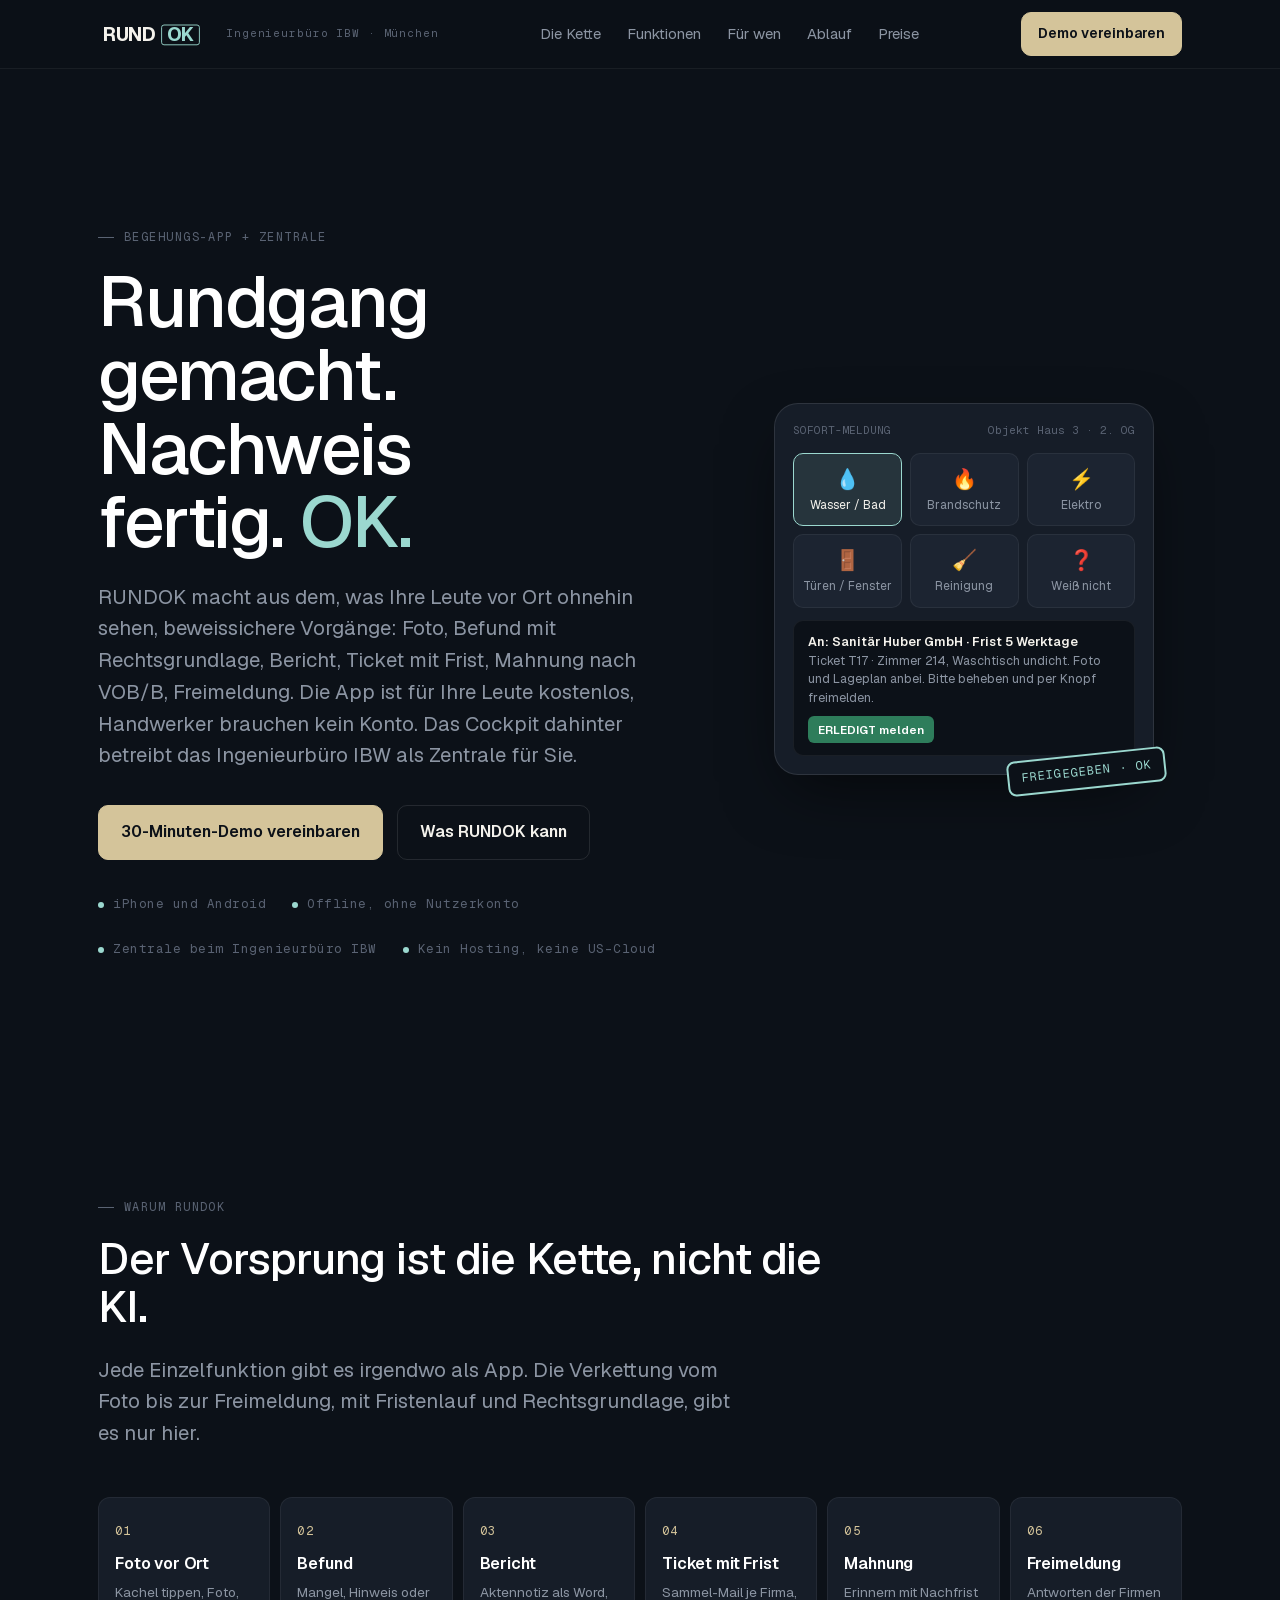
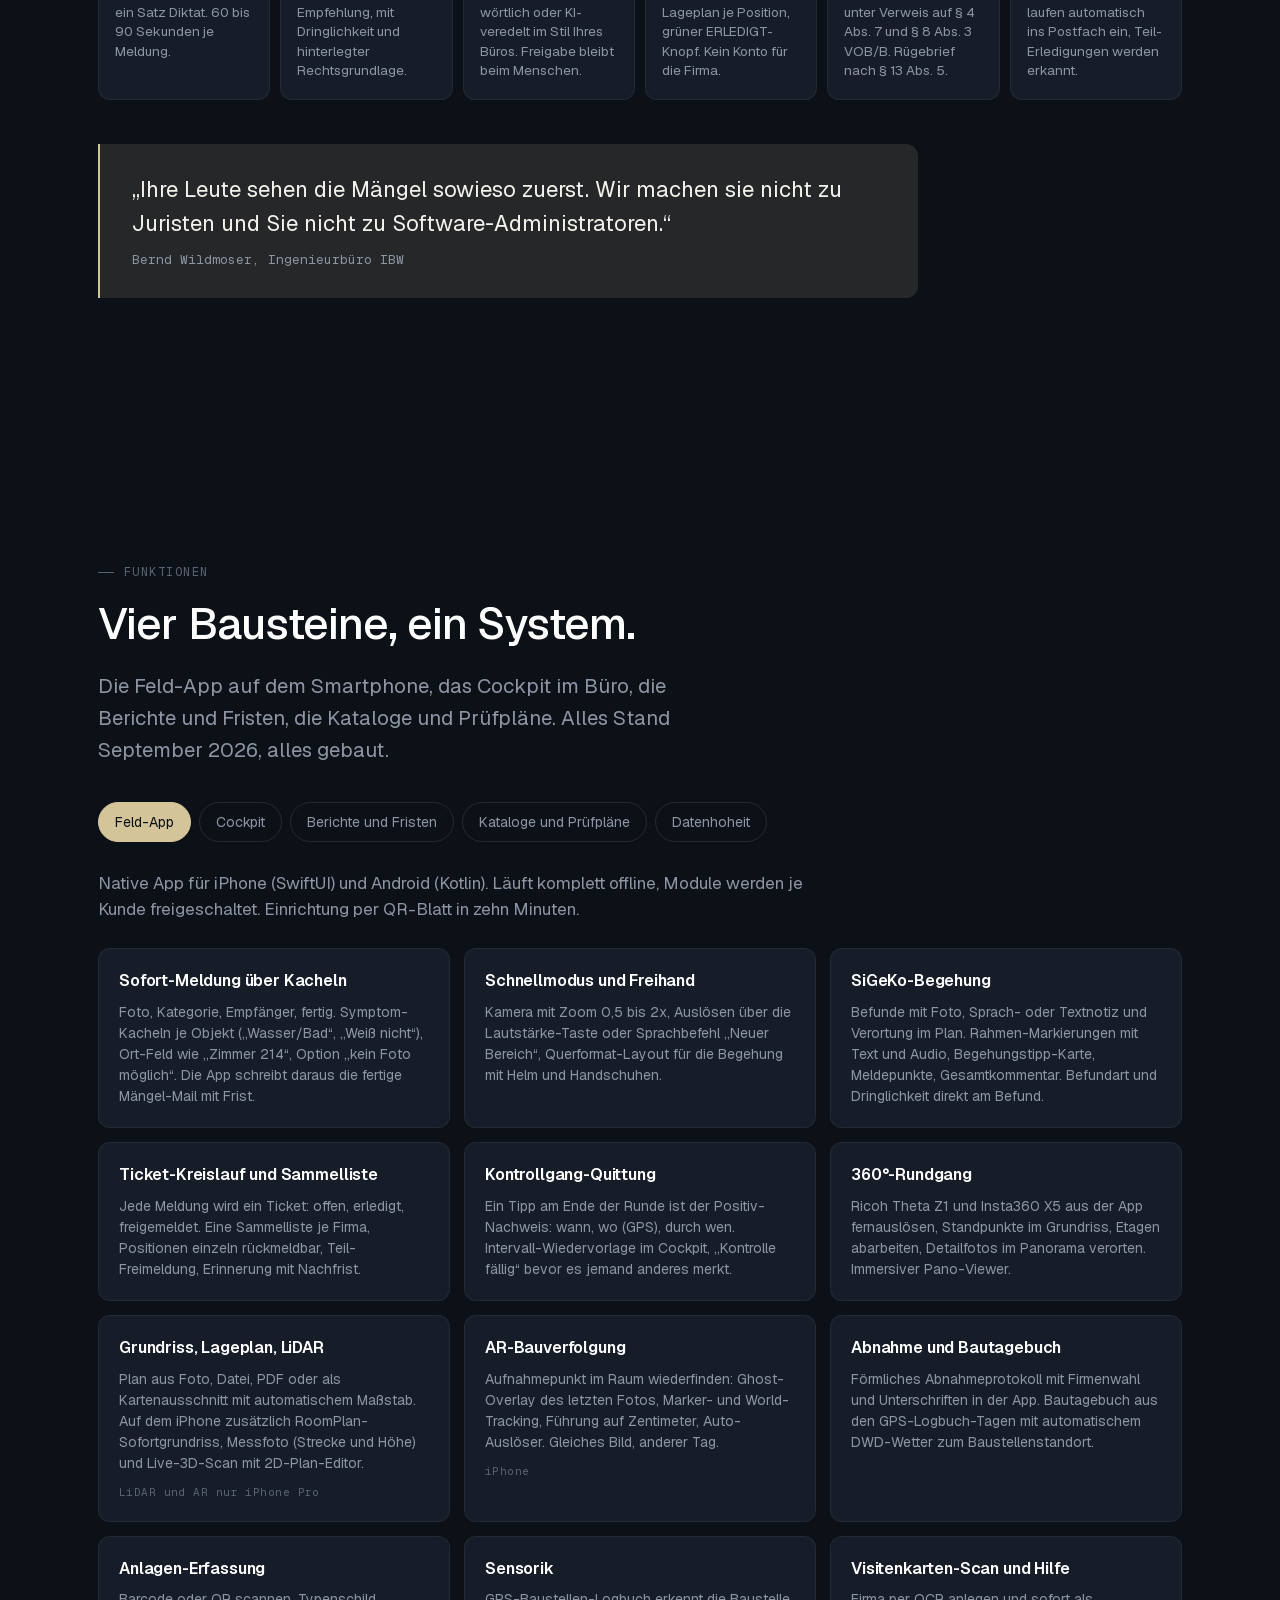
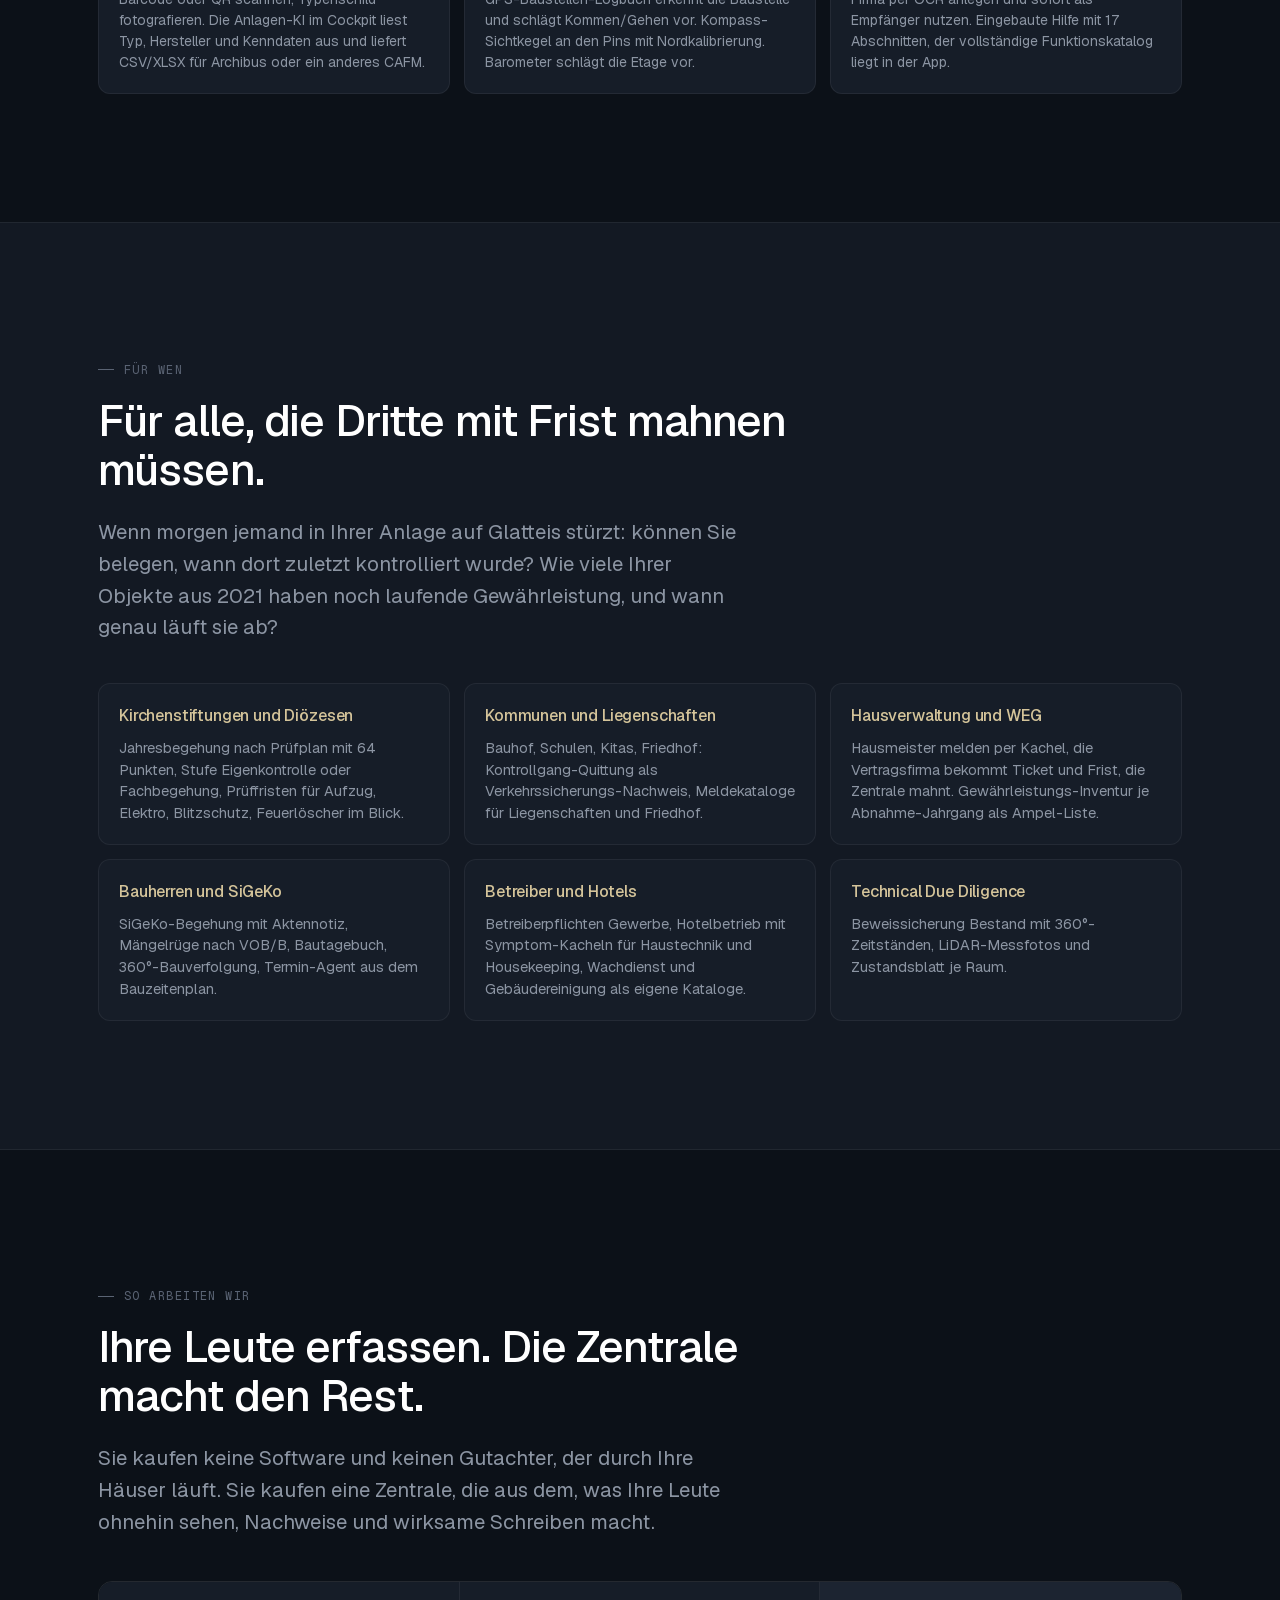
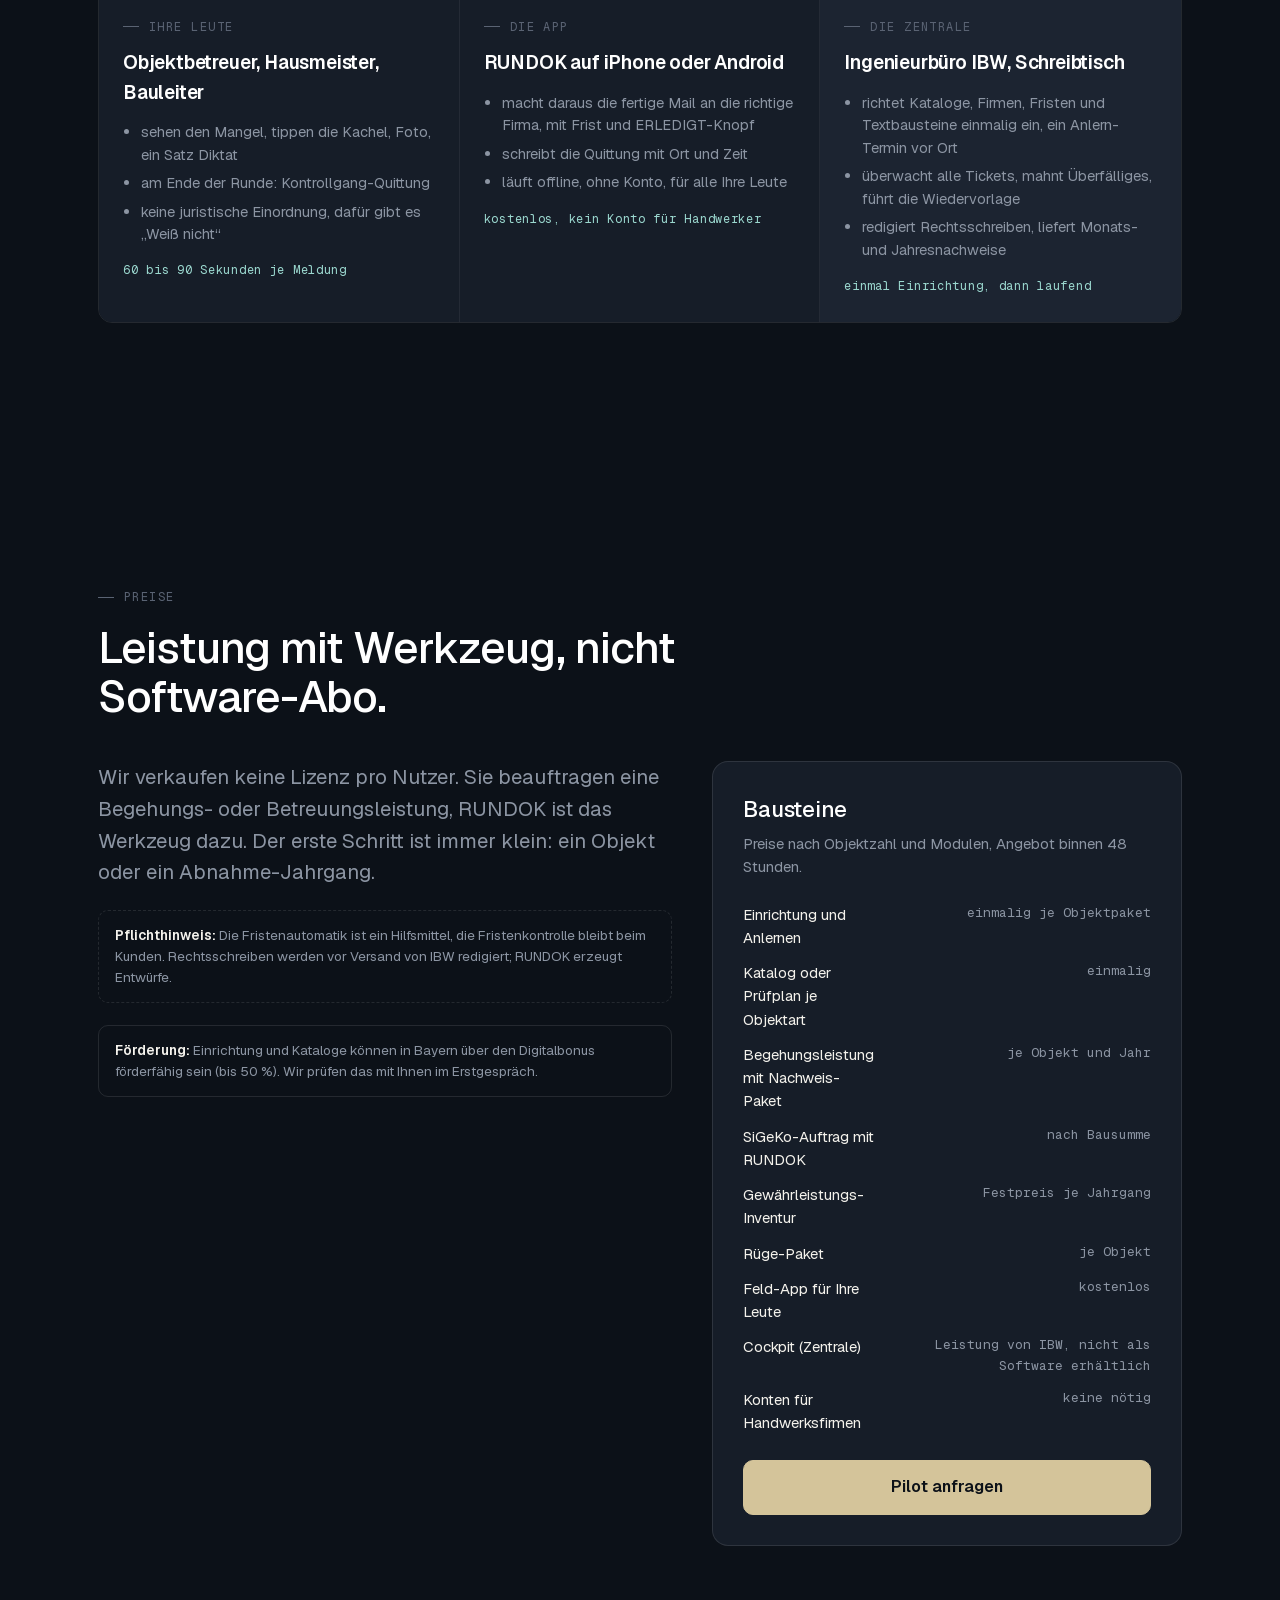
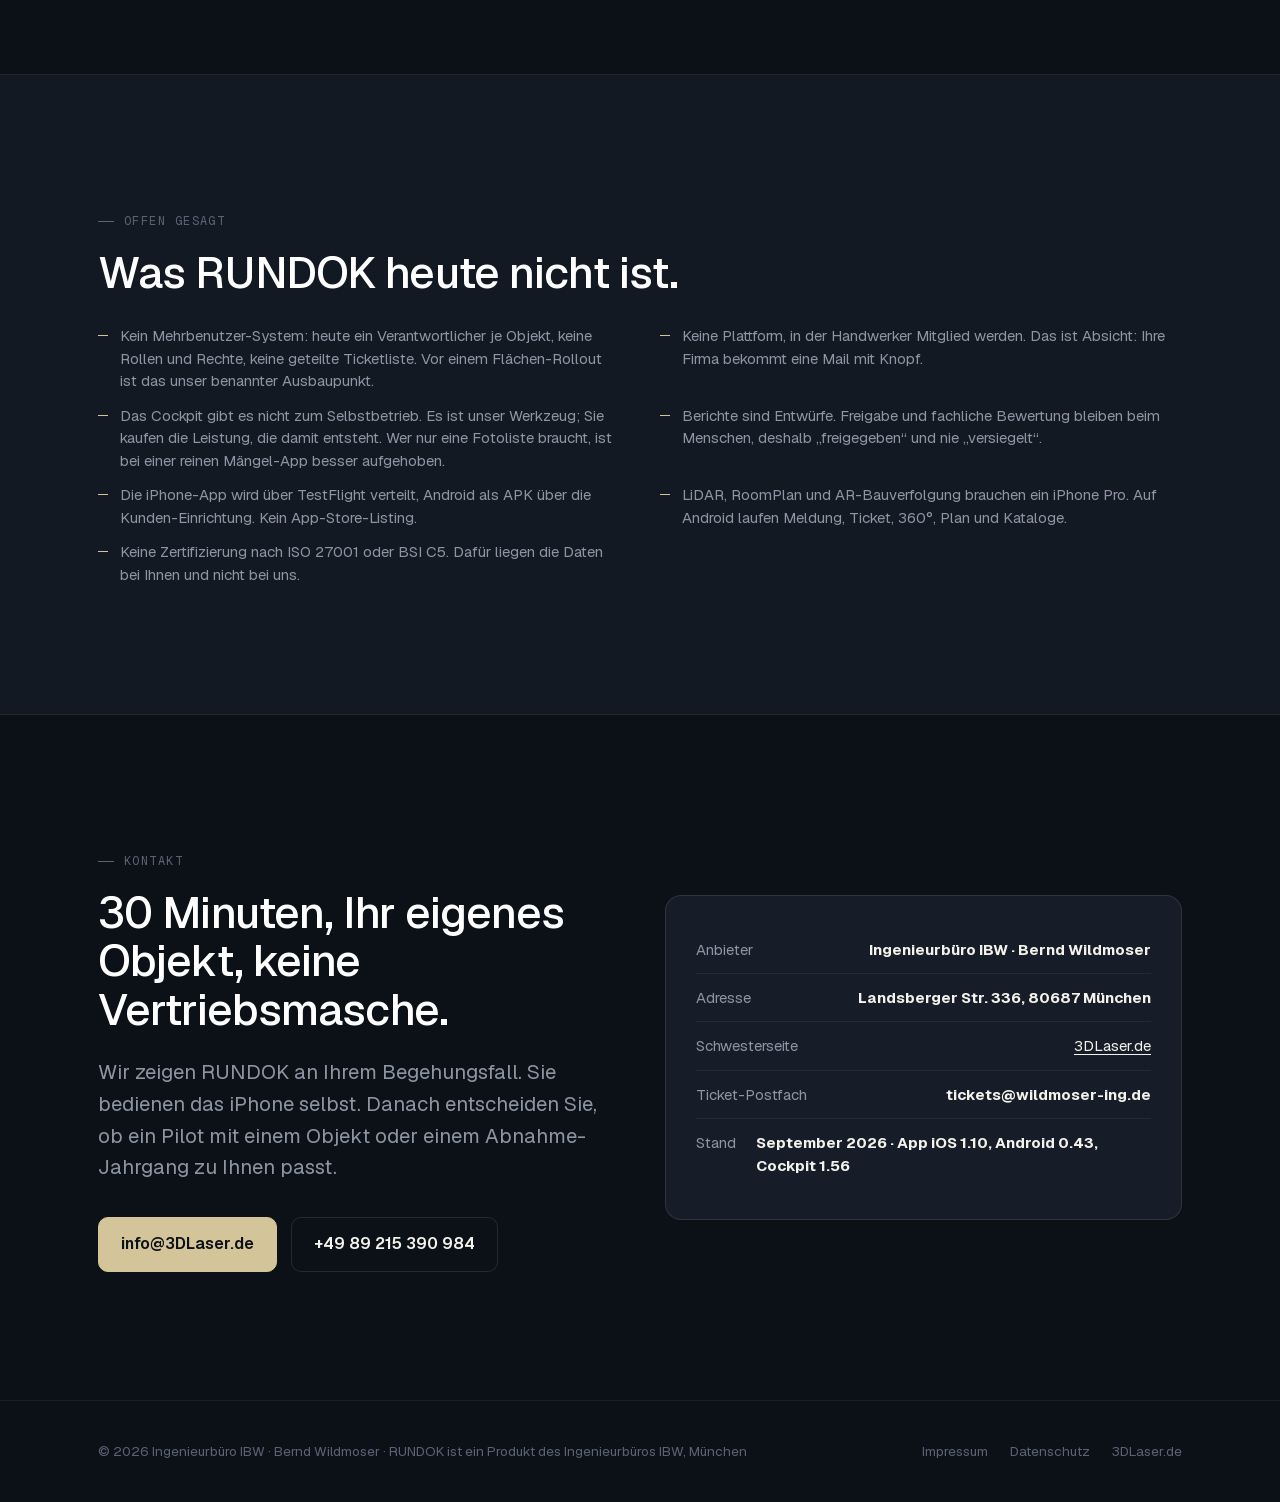
==== index.html @ 0cd10dd4 "USt-IdNr.; Cockpit als IBW-Zentrale, nicht als Software" ====
<!DOCTYPE html>
<html lang="de">
<head>
<meta charset="utf-8">
<meta name="viewport" content="width=device-width, initial-scale=1">
<title>RUNDOK – Begehungs-App und Zentrale des Ingenieurbüros IBW</title>
<meta name="description" content="RUNDOK: Rundgang gemacht, Nachweis fertig. Begehungs-App für iPhone und Android plus Cockpit auf Mac oder PC. Foto vor Ort, Befund mit Rechtsgrundlage, Bericht, Ticket mit Frist, Mahnung nach VOB/B, Freimeldung. Ingenieurbüro IBW, München.">
<link rel="icon" type="image/svg+xml" href="logo/rundok-icon.svg">
<link rel="canonical" href="https://rundok.de/">
<meta property="og:title" content="RUNDOK – Rundgang gemacht, Nachweis fertig">
<meta property="og:description" content="Begehungs-App und Zentrale des Ingenieurbüros IBW, München. Foto vor Ort, Befund, Bericht, Ticket mit Frist, Mahnung nach VOB/B, Freimeldung.">
<meta property="og:url" content="https://rundok.de/">
<meta property="og:type" content="website">
<link rel="stylesheet" href="fonts/fonts.css">
<style>
:root{
  --bg:#0c1118;--bg-elevated:#131923;--surface:#161d28;--surface-2:#1c2431;
  --border:rgba(255,255,255,.10);--border-faint:rgba(255,255,255,.06);
  --text:#f4f2ec;--text-strong:#fff;--muted:#8c95a3;--faint:#5a6373;
  --accent:#d4c49a;--accent-soft:rgba(212,196,154,.12);--laser:#9bd8cf;--laser-soft:rgba(155,216,207,.12);
  --font:"Geist",-apple-system,BlinkMacSystemFont,"Segoe UI",sans-serif;--mono:"Geist Mono",ui-monospace,monospace;
  --maxw:1180px;--gutter:clamp(20px,4vw,48px);--sec:clamp(72px,10vw,140px);
}
*{box-sizing:border-box}
html{scroll-behavior:smooth}
body{margin:0;background:var(--bg);color:var(--text);font-family:var(--font);font-size:17px;line-height:1.55;-webkit-font-smoothing:antialiased}
a{color:inherit;text-decoration:none}
img,svg{display:block;max-width:100%}
.wrap{max-width:var(--maxw);margin:0 auto;padding:0 var(--gutter)}
.section{padding:var(--sec) 0;position:relative}
.eyebrow{font-family:var(--mono);font-size:12px;letter-spacing:.12em;text-transform:uppercase;color:var(--faint);display:inline-flex;align-items:center;gap:10px;margin-bottom:18px}
.eyebrow::before{content:"";width:16px;height:1px;background:var(--faint)}
h1,h2,h3{font-weight:500;letter-spacing:-.02em;margin:0;color:var(--text-strong)}
h1{font-size:clamp(38px,6vw,72px);line-height:1.02}
h2{font-size:clamp(28px,3.6vw,44px);line-height:1.1;max-width:760px}
h3{font-size:19px;font-weight:600;letter-spacing:-.01em}
p{margin:0}
.lead{font-size:clamp(18px,1.6vw,21px);color:var(--muted);max-width:640px;margin-top:22px}
.ok{color:var(--laser)}
.btn{display:inline-flex;align-items:center;gap:10px;padding:14px 22px;border-radius:10px;font-weight:600;font-size:16px;border:1px solid var(--border);transition:.2s;white-space:nowrap}
.btn-primary{background:var(--accent);color:var(--bg);border-color:var(--accent)}
.btn-primary:hover{background:#e3d5ae}
.btn-ghost:hover{border-color:rgba(255,255,255,.3);background:var(--surface)}
.btn svg{width:18px;height:18px}

/* nav */
.nav{position:sticky;top:0;z-index:50;backdrop-filter:blur(14px);background:rgba(12,17,24,.78);border-bottom:1px solid var(--border-faint)}
.nav .wrap{display:flex;align-items:center;justify-content:space-between;height:68px;gap:20px}
.brand{display:flex;align-items:center;gap:12px;font-weight:600;letter-spacing:.14em;font-size:17px}
.brand svg.wordmark{height:36px;width:auto}
.brand small{font-family:var(--mono);font-size:11px;letter-spacing:.08em;color:var(--faint);font-weight:400;margin-left:8px;display:none}
@media(min-width:900px){.brand small{display:inline}}
.links{display:flex;gap:26px;font-size:15px;color:var(--muted)}
.links a:hover{color:var(--text)}
@media(max-width:820px){.links{display:none}}
.nav .btn{padding:10px 16px;font-size:14px}

/* hero */
.hero{padding:clamp(80px,12vw,150px) 0 clamp(60px,8vw,110px);overflow:hidden}
.hero .wrap{display:grid;grid-template-columns:1.15fr .85fr;gap:60px;align-items:center}
@media(max-width:900px){.hero .wrap{grid-template-columns:1fr}}
.hero-cta{display:flex;gap:14px;flex-wrap:wrap;margin-top:34px}
.hero-meta{display:flex;gap:26px;flex-wrap:wrap;margin-top:34px;font-family:var(--mono);font-size:12.5px;color:var(--faint);letter-spacing:.04em}
.hero-meta span::before{content:"";display:inline-block;width:6px;height:6px;border-radius:50%;background:var(--laser);margin-right:9px;vertical-align:middle}
.phone{position:relative;margin:0 auto;width:min(100%,380px)}
.phone .frame{background:var(--surface);border:1px solid var(--border);border-radius:24px;padding:18px;box-shadow:0 24px 64px -16px rgba(0,0,0,.6)}
.phone .bar{display:flex;justify-content:space-between;font-family:var(--mono);font-size:11px;color:var(--faint);margin-bottom:14px}
.tile-grid{display:grid;grid-template-columns:repeat(3,1fr);gap:8px}
.tile{background:var(--surface-2);border:1px solid var(--border-faint);border-radius:10px;padding:12px 8px;text-align:center;font-size:12px;color:var(--muted);line-height:1.3}
.tile b{display:block;font-size:20px;margin-bottom:6px}
.tile.hot{border-color:var(--laser);color:var(--text);background:var(--laser-soft)}
.mail{margin-top:12px;background:var(--bg);border:1px solid var(--border-faint);border-radius:10px;padding:12px 14px;font-size:12.5px;line-height:1.5;color:var(--muted)}
.mail b{color:var(--text);font-weight:600}
.mail .done{display:inline-block;margin-top:8px;padding:5px 10px;border-radius:6px;background:#2e7d5b;color:#fff;font-weight:600;font-size:11.5px}
.phone .stamp{position:absolute;right:-12px;bottom:-14px;background:var(--bg);border:2px solid var(--laser);color:var(--laser);border-radius:8px;padding:6px 12px;font-family:var(--mono);font-size:12px;letter-spacing:.1em;transform:rotate(-6deg)}

/* chain */
.chain{display:grid;grid-template-columns:repeat(6,1fr);gap:10px;margin-top:48px;counter-reset:step}
@media(max-width:1000px){.chain{grid-template-columns:repeat(3,1fr)}}
@media(max-width:560px){.chain{grid-template-columns:1fr 1fr}}
.step{background:var(--surface);border:1px solid var(--border-faint);border-radius:12px;padding:18px 16px;position:relative}
.step::before{counter-increment:step;content:"0" counter(step);font-family:var(--mono);font-size:12px;color:var(--accent);letter-spacing:.1em}
.step h3{font-size:16px;margin:10px 0 6px}
.step p{font-size:13.5px;color:var(--muted);line-height:1.45}
.quote{margin-top:44px;padding:28px 32px;border-left:2px solid var(--accent);background:var(--accent-soft);border-radius:0 12px 12px 0;max-width:820px;font-size:clamp(18px,1.8vw,22px);color:var(--text)}
.quote small{display:block;margin-top:10px;font-size:13px;color:var(--muted);font-family:var(--mono)}

/* features */
.tabs{display:flex;gap:8px;flex-wrap:wrap;margin-top:36px}
.tab{padding:10px 16px;border-radius:999px;border:1px solid var(--border);font-size:14px;color:var(--muted);cursor:pointer;background:none;font-family:inherit}
.tab.active,.tab:hover{color:var(--bg);background:var(--accent);border-color:var(--accent)}
.panel{display:none;margin-top:28px}
.panel.active{display:block}
.panel .intro{color:var(--muted);max-width:720px;margin-bottom:26px}
.fgrid{display:grid;grid-template-columns:repeat(3,1fr);gap:14px}
@media(max-width:900px){.fgrid{grid-template-columns:1fr 1fr}}
@media(max-width:560px){.fgrid{grid-template-columns:1fr}}
.f{background:var(--surface);border:1px solid var(--border-faint);border-radius:12px;padding:20px}
.f h3{font-size:16px;margin-bottom:8px}
.f p{font-size:14px;color:var(--muted);line-height:1.5}
.f .note{margin-top:10px;font-family:var(--mono);font-size:11px;color:var(--faint);letter-spacing:.04em}

/* numbers */
.numbers{display:grid;grid-template-columns:repeat(4,1fr);gap:14px;margin-top:40px}
@media(max-width:800px){.numbers{grid-template-columns:1fr 1fr}}
.num{border-top:1px solid var(--border);padding-top:16px}
.num b{display:block;font-size:clamp(30px,3.6vw,44px);font-weight:500;letter-spacing:-.03em;color:var(--text-strong)}
.num span{font-size:14px;color:var(--muted)}

/* audience */
.aud{display:grid;grid-template-columns:repeat(3,1fr);gap:14px;margin-top:40px}
@media(max-width:900px){.aud{grid-template-columns:1fr 1fr}}
@media(max-width:560px){.aud{grid-template-columns:1fr}}
.aud .f h3{color:var(--accent);font-weight:500}
.aud .f p{font-size:14.5px}
.roles{display:grid;grid-template-columns:repeat(3,1fr);gap:0;margin-top:44px;border:1px solid var(--border);border-radius:14px;overflow:hidden}
@media(max-width:800px){.roles{grid-template-columns:1fr}}
.role{padding:26px 24px;border-right:1px solid var(--border-faint);background:var(--surface)}
.role:last-child{border-right:0;background:var(--surface-2)}
.role .eyebrow{margin-bottom:12px}
.role ul{margin:14px 0 0;padding-left:18px;color:var(--muted);font-size:14.5px;line-height:1.55}
.role li{margin-bottom:6px}
.role .time{margin-top:16px;font-family:var(--mono);font-size:12px;color:var(--laser);letter-spacing:.06em}

/* pricing */
.price{display:grid;grid-template-columns:1.1fr .9fr;gap:40px;margin-top:40px;align-items:start}
@media(max-width:860px){.price{grid-template-columns:1fr}}
.price-card{background:var(--surface);border:1px solid var(--border);border-radius:16px;padding:30px}
.price-card h3{font-size:22px;font-weight:500;margin-bottom:6px}
.price-card .sub{color:var(--muted);font-size:15px}
.price-card dl{margin:24px 0 0;display:grid;grid-template-columns:1fr auto;gap:12px 20px;font-size:15px}
.price-card dt{color:var(--text)}
.price-card dd{margin:0;color:var(--muted);text-align:right;font-family:var(--mono);font-size:13px}
.legal-note{margin-top:22px;padding:14px 16px;border:1px dashed var(--border);border-radius:10px;font-size:13.5px;color:var(--muted)}
.legal-note b{color:var(--text);font-weight:600}

/* honesty */
.honest{background:var(--bg-elevated);border-top:1px solid var(--border-faint);border-bottom:1px solid var(--border-faint)}
.honest ul{margin:28px 0 0;padding:0;list-style:none;display:grid;grid-template-columns:1fr 1fr;gap:12px 40px;color:var(--muted);font-size:15px}
@media(max-width:760px){.honest ul{grid-template-columns:1fr}}
.honest li{padding-left:22px;position:relative;line-height:1.5}
.honest li::before{content:"";position:absolute;left:0;top:10px;width:10px;height:1px;background:var(--accent)}

/* contact */
.contact .wrap{display:grid;grid-template-columns:1fr 1fr;gap:50px;align-items:center}
@media(max-width:860px){.contact .wrap{grid-template-columns:1fr}}
.card{background:var(--surface);border:1px solid var(--border);border-radius:16px;padding:30px}
.card .line{display:flex;justify-content:space-between;gap:20px;padding:12px 0;border-bottom:1px solid var(--border-faint);font-size:15px}
.card .line:last-child{border-bottom:0}
.card .line span{color:var(--muted)}
.card .line a{color:var(--text);text-decoration:underline;text-underline-offset:3px}

footer{padding:40px 0;border-top:1px solid var(--border-faint);font-size:13.5px;color:var(--faint)}
footer .wrap{display:flex;justify-content:space-between;gap:20px;flex-wrap:wrap;align-items:center}
footer a:hover{color:var(--text)}
footer nav{display:flex;gap:22px}
</style>
</head>
<body>

<header class="nav">
  <div class="wrap">
    <a class="brand" href="#top" aria-label="RUNDOK Startseite">
      <svg class="wordmark" viewBox="0 0 360 120" aria-hidden="true"><text x="18" y="82" font-family="Geist,sans-serif" font-size="64" font-weight="700" fill="#f4f2ec" letter-spacing="-2">RUND</text><rect x="212" y="30" width="126" height="66" rx="8" fill="none" stroke="#9bd8cf" stroke-width="3"/><text x="275" y="82" text-anchor="middle" font-family="Geist,sans-serif" font-size="64" font-weight="700" fill="#9bd8cf" letter-spacing="-2">OK</text></svg>
      <small>Ingenieurbüro IBW · München</small>
    </a>
    <nav class="links">
      <a href="#kette">Die Kette</a>
      <a href="#funktionen">Funktionen</a>
      <a href="#fuer-wen">Für wen</a>
      <a href="#ablauf">Ablauf</a>
      <a href="#preise">Preise</a>
    </nav>
    <a class="btn btn-primary" href="#kontakt">Demo vereinbaren</a>
  </div>
</header>

<main id="top">

<section class="hero">
  <div class="wrap">
    <div>
      <div class="eyebrow">Begehungs-App + Zentrale</div>
      <h1>Rundgang gemacht.<br>Nachweis fertig.<span class="ok">&nbsp;OK.</span></h1>
      <p class="lead">RUNDOK macht aus dem, was Ihre Leute vor Ort ohnehin sehen, beweissichere Vorgänge: Foto, Befund mit Rechtsgrundlage, Bericht, Ticket mit Frist, Mahnung nach VOB/B, Freimeldung. Die App ist für Ihre Leute kostenlos, Handwerker brauchen kein Konto. Das Cockpit dahinter betreibt das Ingenieurbüro IBW als Zentrale für Sie.</p>
      <div class="hero-cta">
        <a class="btn btn-primary" href="#kontakt">30-Minuten-Demo vereinbaren</a>
        <a class="btn btn-ghost" href="#funktionen">Was RUNDOK kann</a>
      </div>
      <div class="hero-meta">
        <span>iPhone und Android</span>
        <span>Offline, ohne Nutzerkonto</span>
        <span>Zentrale beim Ingenieurbüro IBW</span>
        <span>Kein Hosting, keine US-Cloud</span>
      </div>
    </div>
    <div class="phone" aria-hidden="true">
      <div class="frame">
        <div class="bar"><span>SOFORT-MELDUNG</span><span>Objekt Haus 3 · 2. OG</span></div>
        <div class="tile-grid">
          <div class="tile hot"><b>💧</b>Wasser / Bad</div>
          <div class="tile"><b>🔥</b>Brandschutz</div>
          <div class="tile"><b>⚡</b>Elektro</div>
          <div class="tile"><b>🚪</b>Türen / Fenster</div>
          <div class="tile"><b>🧹</b>Reinigung</div>
          <div class="tile"><b>❓</b>Weiß nicht</div>
        </div>
        <div class="mail">
          <b>An: Sanitär Huber GmbH · Frist 5 Werktage</b><br>
          Ticket T17 · Zimmer 214, Waschtisch undicht. Foto und Lageplan anbei. Bitte beheben und per Knopf freimelden.<br>
          <span class="done">ERLEDIGT melden</span>
        </div>
      </div>
      <div class="stamp">FREIGEGEBEN · OK</div>
    </div>
  </div>
</section>

<section class="section" id="kette">
  <div class="wrap">
    <div class="eyebrow">Warum RUNDOK</div>
    <h2>Der Vorsprung ist die Kette, nicht die KI.</h2>
    <p class="lead">Jede Einzelfunktion gibt es irgendwo als App. Die Verkettung vom Foto bis zur Freimeldung, mit Fristenlauf und Rechtsgrundlage, gibt es nur hier.</p>
    <div class="chain">
      <div class="step"><h3>Foto vor Ort</h3><p>Kachel tippen, Foto, ein Satz Diktat. 60 bis 90 Sekunden je Meldung.</p></div>
      <div class="step"><h3>Befund</h3><p>Mangel, Hinweis oder Empfehlung, mit Dringlichkeit und hinterlegter Rechtsgrundlage.</p></div>
      <div class="step"><h3>Bericht</h3><p>Aktennotiz als Word, wörtlich oder KI-veredelt im Stil Ihres Büros. Freigabe bleibt beim Menschen.</p></div>
      <div class="step"><h3>Ticket mit Frist</h3><p>Sammel-Mail je Firma, Lageplan je Position, grüner ERLEDIGT-Knopf. Kein Konto für die Firma.</p></div>
      <div class="step"><h3>Mahnung</h3><p>Erinnern mit Nachfrist unter Verweis auf § 4 Abs. 7 und § 8 Abs. 3 VOB/B. Rügebrief nach § 13 Abs. 5.</p></div>
      <div class="step"><h3>Freimeldung</h3><p>Antworten der Firmen laufen automatisch ins Postfach ein, Teil-Erledigungen werden erkannt.</p></div>
    </div>
    <div class="quote">„Ihre Leute sehen die Mängel sowieso zuerst. Wir machen sie nicht zu Juristen und Sie nicht zu Software-Administratoren.“<small>Bernd Wildmoser, Ingenieurbüro IBW</small></div>
  </div>
</section>

<section class="section" id="funktionen">
  <div class="wrap">
    <div class="eyebrow">Funktionen</div>
    <h2>Vier Bausteine, ein System.</h2>
    <p class="lead">Die Feld-App auf dem Smartphone, das Cockpit im Büro, die Berichte und Fristen, die Kataloge und Prüfpläne. Alles Stand September 2026, alles gebaut.</p>

    <div class="tabs" role="tablist">
      <button class="tab active" data-tab="app">Feld-App</button>
      <button class="tab" data-tab="cockpit">Cockpit</button>
      <button class="tab" data-tab="berichte">Berichte und Fristen</button>
      <button class="tab" data-tab="kataloge">Kataloge und Prüfpläne</button>
      <button class="tab" data-tab="daten">Datenhoheit</button>
    </div>

    <div class="panel active" id="tab-app">
      <p class="intro">Native App für iPhone (SwiftUI) und Android (Kotlin). Läuft komplett offline, Module werden je Kunde freigeschaltet. Einrichtung per QR-Blatt in zehn Minuten.</p>
      <div class="fgrid">
        <div class="f"><h3>Sofort-Meldung über Kacheln</h3><p>Foto, Kategorie, Empfänger, fertig. Symptom-Kacheln je Objekt („Wasser/Bad“, „Weiß nicht“), Ort-Feld wie „Zimmer 214“, Option „kein Foto möglich“. Die App schreibt daraus die fertige Mängel-Mail mit Frist.</p></div>
        <div class="f"><h3>Schnellmodus und Freihand</h3><p>Kamera mit Zoom 0,5 bis 2x, Auslösen über die Lautstärke-Taste oder Sprachbefehl „Neuer Bereich“, Querformat-Layout für die Begehung mit Helm und Handschuhen.</p></div>
        <div class="f"><h3>SiGeKo-Begehung</h3><p>Befunde mit Foto, Sprach- oder Textnotiz und Verortung im Plan. Rahmen-Markierungen mit Text und Audio, Begehungstipp-Karte, Meldepunkte, Gesamtkommentar. Befundart und Dringlichkeit direkt am Befund.</p></div>
        <div class="f"><h3>Ticket-Kreislauf und Sammelliste</h3><p>Jede Meldung wird ein Ticket: offen, erledigt, freigemeldet. Eine Sammelliste je Firma, Positionen einzeln rückmeldbar, Teil-Freimeldung, Erinnerung mit Nachfrist.</p></div>
        <div class="f"><h3>Kontrollgang-Quittung</h3><p>Ein Tipp am Ende der Runde ist der Positiv-Nachweis: wann, wo (GPS), durch wen. Intervall-Wiedervorlage im Cockpit, „Kontrolle fällig“ bevor es jemand anderes merkt.</p></div>
        <div class="f"><h3>360°-Rundgang</h3><p>Ricoh Theta Z1 und Insta360 X5 aus der App fernauslösen, Standpunkte im Grundriss, Etagen abarbeiten, Detailfotos im Panorama verorten. Immersiver Pano-Viewer.</p></div>
        <div class="f"><h3>Grundriss, Lageplan, LiDAR</h3><p>Plan aus Foto, Datei, PDF oder als Kartenausschnitt mit automatischem Maßstab. Auf dem iPhone zusätzlich RoomPlan-Sofortgrundriss, Messfoto (Strecke und Höhe) und Live-3D-Scan mit 2D-Plan-Editor.</p><div class="note">LiDAR und AR nur iPhone Pro</div></div>
        <div class="f"><h3>AR-Bauverfolgung</h3><p>Aufnahmepunkt im Raum wiederfinden: Ghost-Overlay des letzten Fotos, Marker- und World-Tracking, Führung auf Zentimeter, Auto-Auslöser. Gleiches Bild, anderer Tag.</p><div class="note">iPhone</div></div>
        <div class="f"><h3>Abnahme und Bautagebuch</h3><p>Förmliches Abnahmeprotokoll mit Firmenwahl und Unterschriften in der App. Bautagebuch aus den GPS-Logbuch-Tagen mit automatischem DWD-Wetter zum Baustellenstandort.</p></div>
        <div class="f"><h3>Anlagen-Erfassung</h3><p>Barcode oder QR scannen, Typenschild fotografieren. Die Anlagen-KI im Cockpit liest Typ, Hersteller und Kenndaten aus und liefert CSV/XLSX für Archibus oder ein anderes CAFM.</p></div>
        <div class="f"><h3>Sensorik</h3><p>GPS-Baustellen-Logbuch erkennt die Baustelle und schlägt Kommen/Gehen vor. Kompass-Sichtkegel an den Pins mit Nordkalibrierung. Barometer schlägt die Etage vor.</p></div>
        <div class="f"><h3>Visitenkarten-Scan und Hilfe</h3><p>Firma per OCR anlegen und sofort als Empfänger nutzen. Eingebaute Hilfe mit 17 Abschnitten, der vollständige Funktionskatalog liegt in der App.</p></div>
      </div>
    </div>

    <div class="panel" id="tab-cockpit">
      <p class="intro">Das Cockpit ist die Zentrale hinter der App und wird vom Ingenieurbüro IBW betrieben, nicht in einer Cloud, sondern auf unseren Rechnern in München. Sie bekommen keine Software zum Verwalten, sondern Berichte, Tickets und Nachweise. Was das Cockpit für Sie leistet:</p>
      <div class="fgrid">
        <div class="f"><h3>Import ohne Handarbeit</h3><p>Projekt-Pakete kommen per AirDrop, geteilten Kundenordner (iCloud, OneDrive, Google Drive) oder Sync-Ordner. Ein Wächter übernimmt neue Stände automatisch und führt zusammen statt zu überschreiben.</p></div>
        <div class="f"><h3>Grundriss und Messen</h3><p>Standpunkte und Pins auf dem Plan, Etagen, Georeferenzierung über zwei Passpunkte, Strecken und Flächen messen, Plan tauschen mit Übernahme aller Punkte. Lageplan aus OpenStreetMap mit automatischem Maßstab.</p></div>
        <div class="f"><h3>Zeitstände vergleichen</h3><p>360°-Panoramen zweier Termine gekoppelt nebeneinander, manuell oder automatisch ausgerichtet. Der Veränderungsbericht beschreibt, was sich zwischen A und B getan hat.</p></div>
        <div class="f"><h3>Prüfstand</h3><p>Befunde durchklicken, umformulieren, Befundart per Tastendruck setzen, Vorbefunde auf offen oder behoben. Der Rücklauf fließt direkt in den Bericht.</p></div>
        <div class="f"><h3>Ticket-Tafel und Postfach-Wächter</h3><p>Sammelkorb je Firma, Sammel-Mail mit Fristabfrage und Lageplan je Position. Der Wächter liest das Ticket-Postfach minütlich, ordnet Antworten zu, erkennt Teil-Erledigungen und parkt Unbekanntes.</p></div>
        <div class="f"><h3>Gewährleistungstafel</h3><p>Ampel über alle Objekte mit zwei Fristebenen (Nachunternehmer nach VOB, Erwerber nach BGB) und Warnung „Regresslücke“, wenn die eine Frist vor der anderen abläuft.</p></div>
        <div class="f"><h3>Termin-Agent</h3><p>Terminplan als .mpp importieren, Stichtag setzen, Prüf-Aufträge als Tafel, PDF oder Mail an die Feld-App: „überprüfen und melden“.</p></div>
        <div class="f"><h3>Plan-Ordner mit Revisionierung</h3><p>PDF-Pläne im geteilten Ordner, KI liest den Plankopf aus, Vorschaubilder, Kunden-Upload mit automatischer Revisionierung.</p></div>
        <div class="f"><h3>Kunden-Einrichtung</h3><p>Ordnerbau, APK-Ablage, Einrichtungs-QR und TestFlight-QR, Ampel mit sieben Prüfpunkten, Übergabeprotokoll als PDF. Paket-Freischaltung je Kunde, signiert.</p></div>
        <div class="f"><h3>Bildergalerie mit Verpixelung</h3><p>Personen werden automatisch verpixelt, Bereiche lassen sich zusätzlich abdecken. Wichtig für Fotos in belegten Zimmern und Wohnungen.</p></div>
        <div class="f"><h3>Betrieb durch IBW</h3><p>Einrichtung, Pflege der Kataloge, Überwachung der Tickets und Freigabe der Berichte laufen bei uns. Sie brauchen weder Server noch Administrator, nur die App auf den Geräten Ihrer Leute.</p></div>
        <div class="f"><h3>Kontakte, Leads, Stammliste</h3><p>Kunden-Stammliste aus CSV oder Foto/Scan per KI, Kontakte, Lead-Tafel. Alles lokal, alles exportierbar.</p></div>
      </div>
    </div>

    <div class="panel" id="tab-berichte">
      <p class="intro">Berichte sind Entwürfe im Layout Ihres Büros. Geprüft und freigegeben wird von einem Menschen, dann trägt der Bericht den Stempel „Freigegeben am … durch …“.</p>
      <div class="fgrid">
        <div class="f"><h3>SiGe-Aktennotiz als Word</h3><p>Wahlweise wörtlich (nichts verlässt den Rechner) oder KI-veredelt in einem Stilprofil, das aus Ihren Altberichten abgeleitet und an Ihren Korrekturen nachgeschärft wird. Sprachnotizen werden lokal transkribiert.</p></div>
        <div class="f"><h3>Freigabe-Stempel und Versionskette</h3><p>Jede Fassung ist nummeriert, in Kopfzeile und Word-Metadaten. Frühere Fassungen bleiben im Archiv lesbar. Bewusst „freigegeben“, nicht „versiegelt“: die Verantwortung bleibt beim Fachmann.</p></div>
        <div class="f"><h3>Vorbefunde</h3><p>Offene Punkte früherer Aktennotizen erscheinen mit Datum der Erstfeststellung automatisch in der nächsten Begehung. Niemand fängt bei null an.</p></div>
        <div class="f"><h3>Rügebrief nach § 13 Abs. 5 VOB/B</h3><p>Aus der Gewährleistungs-Schlussbegehung entsteht der Entwurf für das Einwurf-Einschreiben. Redaktion und Versand bleiben bei IBW oder Ihrem Büro, nichts geht ungeprüft raus.</p></div>
        <div class="f"><h3>Weitere Berichte</h3><p>Veränderungsbericht (zwei Zeitstände), Gesamtbericht, Verlaufsbericht mit Gewerke-Zeitleiste, Gewerke-Fortschritt über Räume und Zeiträume, Zustandsblatt, Zustandsabfrage als PDF, Abnahmeprotokoll, Bautagebuch mit Wetter.</p></div>
        <div class="f"><h3>Mahnwesen mit Rechtsbezug</h3><p>„Erinnern“ setzt eine Nachfrist und verweist auf § 4 Abs. 7 und § 8 Abs. 3 VOB/B. „Freimelden“ geht an Firma und Bauherrn. Versandnachweis auch für ticketlose Meldungen.</p></div>
        <div class="f"><h3>Bericht mailen</h3><p>Direkt aus dem Cockpit per SMTP, mit BCC und Versandvermerk im Projekt. Briefkopf je Kunde.</p></div>
        <div class="f"><h3>Rohdaten-Export</h3><p>Komplettes Projekt als ZIP (mit oder ohne Medien), Tickets, Befunde und Prüfpunkte als CSV. Ihre Daten bleiben auch nach Vertragsende lesbar.</p></div>
        <div class="f"><h3>Nachweis-Paket</h3><p>Monats- oder Jahresbericht je Objekt: Runden, Quittungen, Meldungen, Erledigungen. Der Ordner für Versicherer, Eigentümerversammlung und Gericht.</p></div>
      </div>
    </div>

    <div class="panel" id="tab-kataloge">
      <p class="intro">Wissen steckt nicht in der App, sondern in Katalogen und Prüfplänen, die IBW je Objekt einrichtet und ohne App-Update verteilt.</p>
      <div class="numbers">
        <div class="num"><b>12</b><span>Branchenkataloge, u. a. Hotel, Wohnungswirtschaft, Kommune, Kirchenstiftung, Friedhof, Wachdienst, Gebäudereinigung, Betreiberpflichten</span></div>
        <div class="num"><b>191</b><span>Meldekacheln mit zuständiger Firma, Frist in Tagen und Textbausteinen, 164 davon mit Rechtsgrundlage</span></div>
        <div class="num"><b>6</b><span>Meldungstypen: Meldung, Mängelrüge, Rückbau, Kollision, Instandsetzung, Beanstandung</span></div>
        <div class="num"><b>103</b><span>Prüfpunkte in zwei Prüfplan-Vorlagen: Kirchenstiftung Jahresbegehung (8 Bereiche, 64 Punkte) und Gewährleistungs-Schlussbegehung Wohnbau (9 Bereiche, 39 Punkte)</span></div>
      </div>
      <div class="fgrid" style="margin-top:32px">
        <div class="f"><h3>Prüfplan-Editor</h3><p>Wortlaut, Stufe E (Eigenkontrolle) oder F (Fachbegehung), Kachelzuordnung, Hinweis, Rechtsgrundlage mit Fassung und Link. Filter „nur ohne Rechtsgrundlage“, Ausmustern statt Löschen, Archiv.</p></div>
        <div class="f"><h3>Kirchenstiftung Jahresbegehung</h3><p>Dach und Entwässerung, Dachraum und Turm, Fassade, Innenräume, Orgel und Glocken, technische Anlagen, Rettungswege und Außenanlagen, Unterlagen und Prüffristen. Bewertung nach Schadensziffer und VDI-Ampel.</p></div>
        <div class="f"><h3>Gewährleistung Schlussbegehung</h3><p>Fassade, Dach, Balkone, Keller und Tiefgarage, Allgemeinflächen, Fenster und Türen, Haustechnik, Außenanlagen, Abgleich der Unterlagen. Zweck: Schlussbegehung vor Ablauf der Verjährungsfrist, Rüge nach § 13 Abs. 5 VOB/B.</p></div>
        <div class="f"><h3>Belegte Rechtsgrundlagen</h3><p>VOB/B § 4 Abs. 2 und 7, § 8 Abs. 3, § 13 Abs. 5; § 3 BaustellV; DGUV V3, V52, 203-006, 208-016; TRGS 519; LärmVibrationsArbSchV; ASR; BetrSichV § 14; DIN 14677; DIN EN 15635; TrinkwV; VDI 6200.</p></div>
        <div class="f"><h3>Kachel statt Fachbegriff</h3><p>Ihre Leute tippen „Wasser/Bad“ oder „Weiß nicht“. Welche Firma, welche Frist, welcher Rechtstext, das steckt in der Kachel. Niemand vor Ort muss etwas juristisch einordnen.</p></div>
        <div class="f"><h3>Textbuch und Katalogverteilung</h3><p>Textbausteine für Betreff, Einleitung und Schluss je Kachel. Katalog-Editor, Verteilung in Projekte, Textbuch als PDF zum Abstimmen mit dem Kunden.</p></div>
      </div>
    </div>

    <div class="panel" id="tab-daten">
      <p class="intro">Was kaufmännisch zählt: keine Cloud-Gebühren, kein Preis je Nutzer, unbegrenzt Firmen und Nachunternehmer ohne Aufpreis, Ihre Daten nach Vertragsende als Export lesbar.</p>
      <div class="fgrid">
        <div class="f"><h3>Deutschland statt Cloud</h3><p>Das Cockpit läuft beim Ingenieurbüro IBW in München, die App auf Ihren Geräten. Austausch über einen geteilten Kundenordner (iCloud, OneDrive, Google Drive). Keine US-Cloud, kein Fremd-Hosting, kein Plattform-Betreiber dazwischen.</p></div>
        <div class="f"><h3>Kein Konto, kein Nutzerpreis</h3><p>Weder Ihre Leute noch die Handwerksfirmen brauchen ein Konto. Die Firma bekommt eine Mail mit grünem Knopf. Beliebig viele Melder, beliebig viele Firmen.</p></div>
        <div class="f"><h3>Fotos mit Hausregel</h3><p>Nur der Mangel, keine Personen, keine Gegenstände. Automatische Personen-Verpixelung in der Galerie, Bereichs-Verpixelung von Hand.</p></div>
        <div class="f"><h3>Transkription auf dem Gerät</h3><p>Sprachnotizen werden lokal in Text gewandelt. KI-Veredelung des Berichts ist optional und abschaltbar, die wörtliche Aktennotiz verlässt den Rechner nicht.</p></div>
        <div class="f"><h3>Alles exportierbar</h3><p>Projekt-ZIP, CSV, Word, PDF. Datenverträge sind dokumentiert und additiv: nichts wird stillschweigend überschrieben.</p></div>
        <div class="f"><h3>Signierte Konfiguration</h3><p>Die App-Konfiguration je Kunde ist HMAC-signiert. Module lassen sich je Kunde freischalten oder abschalten.</p></div>
      </div>
    </div>
  </div>
</section>

<section class="section" id="fuer-wen" style="background:var(--bg-elevated);border-top:1px solid var(--border-faint);border-bottom:1px solid var(--border-faint)">
  <div class="wrap">
    <div class="eyebrow">Für wen</div>
    <h2>Für alle, die Dritte mit Frist mahnen müssen.</h2>
    <p class="lead">Wenn morgen jemand in Ihrer Anlage auf Glatteis stürzt: können Sie belegen, wann dort zuletzt kontrolliert wurde? Wie viele Ihrer Objekte aus 2021 haben noch laufende Gewährleistung, und wann genau läuft sie ab?</p>
    <div class="aud">
      <div class="f"><h3>Kirchenstiftungen und Diözesen</h3><p>Jahresbegehung nach Prüfplan mit 64 Punkten, Stufe Eigenkontrolle oder Fachbegehung, Prüffristen für Aufzug, Elektro, Blitzschutz, Feuerlöscher im Blick.</p></div>
      <div class="f"><h3>Kommunen und Liegenschaften</h3><p>Bauhof, Schulen, Kitas, Friedhof: Kontrollgang-Quittung als Verkehrssicherungs-Nachweis, Meldekataloge für Liegenschaften und Friedhof.</p></div>
      <div class="f"><h3>Hausverwaltung und WEG</h3><p>Hausmeister melden per Kachel, die Vertragsfirma bekommt Ticket und Frist, die Zentrale mahnt. Gewährleistungs-Inventur je Abnahme-Jahrgang als Ampel-Liste.</p></div>
      <div class="f"><h3>Bauherren und SiGeKo</h3><p>SiGeKo-Begehung mit Aktennotiz, Mängelrüge nach VOB/B, Bautagebuch, 360°-Bauverfolgung, Termin-Agent aus dem Bauzeitenplan.</p></div>
      <div class="f"><h3>Betreiber und Hotels</h3><p>Betreiberpflichten Gewerbe, Hotelbetrieb mit Symptom-Kacheln für Haustechnik und Housekeeping, Wachdienst und Gebäudereinigung als eigene Kataloge.</p></div>
      <div class="f"><h3>Technical Due Diligence</h3><p>Beweissicherung Bestand mit 360°-Zeitständen, LiDAR-Messfotos und Zustandsblatt je Raum.</p></div>
    </div>
  </div>
</section>

<section class="section" id="ablauf">
  <div class="wrap">
    <div class="eyebrow">So arbeiten wir</div>
    <h2>Ihre Leute erfassen. Die Zentrale macht den Rest.</h2>
    <p class="lead">Sie kaufen keine Software und keinen Gutachter, der durch Ihre Häuser läuft. Sie kaufen eine Zentrale, die aus dem, was Ihre Leute ohnehin sehen, Nachweise und wirksame Schreiben macht.</p>
    <div class="roles">
      <div class="role">
        <div class="eyebrow">Ihre Leute</div>
        <h3>Objektbetreuer, Hausmeister, Bauleiter</h3>
        <ul>
          <li>sehen den Mangel, tippen die Kachel, Foto, ein Satz Diktat</li>
          <li>am Ende der Runde: Kontrollgang-Quittung</li>
          <li>keine juristische Einordnung, dafür gibt es „Weiß nicht“</li>
        </ul>
        <div class="time">60 bis 90 Sekunden je Meldung</div>
      </div>
      <div class="role">
        <div class="eyebrow">Die App</div>
        <h3>RUNDOK auf iPhone oder Android</h3>
        <ul>
          <li>macht daraus die fertige Mail an die richtige Firma, mit Frist und ERLEDIGT-Knopf</li>
          <li>schreibt die Quittung mit Ort und Zeit</li>
          <li>läuft offline, ohne Konto, für alle Ihre Leute</li>
        </ul>
        <div class="time">kostenlos, kein Konto für Handwerker</div>
      </div>
      <div class="role">
        <div class="eyebrow">Die Zentrale</div>
        <h3>Ingenieurbüro IBW, Schreibtisch</h3>
        <ul>
          <li>richtet Kataloge, Firmen, Fristen und Textbausteine einmalig ein, ein Anlern-Termin vor Ort</li>
          <li>überwacht alle Tickets, mahnt Überfälliges, führt die Wiedervorlage</li>
          <li>redigiert Rechtsschreiben, liefert Monats- und Jahresnachweise</li>
        </ul>
        <div class="time">einmal Einrichtung, dann laufend</div>
      </div>
    </div>
  </div>
</section>

<section class="section" id="preise">
  <div class="wrap">
    <div class="eyebrow">Preise</div>
    <h2>Leistung mit Werkzeug, nicht Software-Abo.</h2>
    <div class="price">
      <div>
        <p class="lead" style="margin-top:0">Wir verkaufen keine Lizenz pro Nutzer. Sie beauftragen eine Begehungs- oder Betreuungsleistung, RUNDOK ist das Werkzeug dazu. Der erste Schritt ist immer klein: ein Objekt oder ein Abnahme-Jahrgang.</p>
        <div class="legal-note"><b>Pflichthinweis:</b> Die Fristenautomatik ist ein Hilfsmittel, die Fristenkontrolle bleibt beim Kunden. Rechtsschreiben werden vor Versand von IBW redigiert; RUNDOK erzeugt Entwürfe.</div>
        <div class="legal-note" style="border-style:solid"><b>Förderung:</b> Einrichtung und Kataloge können in Bayern über den Digitalbonus förderfähig sein (bis 50 %). Wir prüfen das mit Ihnen im Erstgespräch.</div>
      </div>
      <div class="price-card">
        <h3>Bausteine</h3>
        <p class="sub">Preise nach Objektzahl und Modulen, Angebot binnen 48 Stunden.</p>
        <dl>
          <dt>Einrichtung und Anlernen</dt><dd>einmalig je Objektpaket</dd>
          <dt>Katalog oder Prüfplan je Objektart</dt><dd>einmalig</dd>
          <dt>Begehungsleistung mit Nachweis-Paket</dt><dd>je Objekt und Jahr</dd>
          <dt>SiGeKo-Auftrag mit RUNDOK</dt><dd>nach Bausumme</dd>
          <dt>Gewährleistungs-Inventur</dt><dd>Festpreis je Jahrgang</dd>
          <dt>Rüge-Paket</dt><dd>je Objekt</dd>
          <dt>Feld-App für Ihre Leute</dt><dd>kostenlos</dd>
          <dt>Cockpit (Zentrale)</dt><dd>Leistung von IBW, nicht als Software erhältlich</dd>
          <dt>Konten für Handwerksfirmen</dt><dd>keine nötig</dd>
        </dl>
        <a class="btn btn-primary" href="#kontakt" style="margin-top:26px;width:100%;justify-content:center">Pilot anfragen</a>
      </div>
    </div>
  </div>
</section>

<section class="section honest">
  <div class="wrap">
    <div class="eyebrow">Offen gesagt</div>
    <h2>Was RUNDOK heute nicht ist.</h2>
    <ul>
      <li>Kein Mehrbenutzer-System: heute ein Verantwortlicher je Objekt, keine Rollen und Rechte, keine geteilte Ticketliste. Vor einem Flächen-Rollout ist das unser benannter Ausbaupunkt.</li>
      <li>Keine Plattform, in der Handwerker Mitglied werden. Das ist Absicht: Ihre Firma bekommt eine Mail mit Knopf.</li>
      <li>Das Cockpit gibt es nicht zum Selbstbetrieb. Es ist unser Werkzeug; Sie kaufen die Leistung, die damit entsteht. Wer nur eine Fotoliste braucht, ist bei einer reinen Mängel-App besser aufgehoben.</li>
      <li>Berichte sind Entwürfe. Freigabe und fachliche Bewertung bleiben beim Menschen, deshalb „freigegeben“ und nie „versiegelt“.</li>
      <li>Die iPhone-App wird über TestFlight verteilt, Android als APK über die Kunden-Einrichtung. Kein App-Store-Listing.</li>
      <li>LiDAR, RoomPlan und AR-Bauverfolgung brauchen ein iPhone Pro. Auf Android laufen Meldung, Ticket, 360°, Plan und Kataloge.</li>
      <li>Keine Zertifizierung nach ISO 27001 oder BSI C5. Dafür liegen die Daten bei Ihnen und nicht bei uns.</li>
    </ul>
  </div>
</section>

<section class="section contact" id="kontakt">
  <div class="wrap">
    <div>
      <div class="eyebrow">Kontakt</div>
      <h2>30 Minuten, Ihr eigenes Objekt, keine Vertriebsmasche.</h2>
      <p class="lead">Wir zeigen RUNDOK an Ihrem Begehungsfall. Sie bedienen das iPhone selbst. Danach entscheiden Sie, ob ein Pilot mit einem Objekt oder einem Abnahme-Jahrgang zu Ihnen passt.</p>
      <div class="hero-cta">
        <a class="btn btn-primary" href="mailto:info@3DLaser.de?subject=RUNDOK%20Demo-Termin">info@3DLaser.de</a>
        <a class="btn btn-ghost" href="tel:+4989215390984">+49 89 215 390 984</a>
      </div>
    </div>
    <div class="card">
      <div class="line"><span>Anbieter</span><b>Ingenieurbüro IBW · Bernd Wildmoser</b></div>
      <div class="line"><span>Adresse</span><b>Landsberger Str. 336, 80687 München</b></div>
      <div class="line"><span>Schwesterseite</span><a href="https://www.3DLaser.de" target="_blank" rel="noopener">3DLaser.de</a></div>
      <div class="line"><span>Ticket-Postfach</span><b>tickets@wildmoser-ing.de</b></div>
      <div class="line"><span>Stand</span><b>September 2026 · App iOS 1.10, Android 0.43, Cockpit 1.56</b></div>
    </div>
  </div>
</section>

</main>

<footer>
  <div class="wrap">
    <div>© 2026 Ingenieurbüro IBW · Bernd Wildmoser · RUNDOK ist ein Produkt des Ingenieurbüros IBW, München</div>
    <nav><a href="impressum.html">Impressum</a><a href="datenschutz.html">Datenschutz</a><a href="https://www.3DLaser.de" target="_blank" rel="noopener">3DLaser.de</a></nav>
  </div>
</footer>

<script>
document.querySelectorAll('.tab').forEach(function(t){
  t.addEventListener('click',function(){
    document.querySelectorAll('.tab').forEach(function(x){x.classList.remove('active')});
    document.querySelectorAll('.panel').forEach(function(x){x.classList.remove('active')});
    t.classList.add('active');
    document.getElementById('tab-'+t.dataset.tab).classList.add('active');
  });
});
</script>
</body>
</html>
---- fonts/fonts.css ----
/* latin-ext */
@font-face {
  font-family: 'Geist';
  font-style: normal;
  font-weight: 400;
  font-display: swap;
  src: url(Geist-latin-ext.woff2) format('woff2');
  unicode-range: U+0100-02BA, U+02BD-02C5, U+02C7-02CC, U+02CE-02D7, U+02DD-02FF, U+0304, U+0308, U+0329, U+1D00-1DBF, U+1E00-1E9F, U+1EF2-1EFF, U+2020, U+20A0-20AB, U+20AD-20C0, U+2113, U+2C60-2C7F, U+A720-A7FF;
}
/* latin */
@font-face {
  font-family: 'Geist';
  font-style: normal;
  font-weight: 400;
  font-display: swap;
  src: url(Geist-latin.woff2) format('woff2');
  unicode-range: U+0000-00FF, U+0131, U+0152-0153, U+02BB-02BC, U+02C6, U+02DA, U+02DC, U+0304, U+0308, U+0329, U+2000-206F, U+20AC, U+2122, U+2191, U+2193, U+2212, U+2215, U+FEFF, U+FFFD;
}
/* latin-ext */
@font-face {
  font-family: 'Geist';
  font-style: normal;
  font-weight: 500;
  font-display: swap;
  src: url(Geist-latin-ext.woff2) format('woff2');
  unicode-range: U+0100-02BA, U+02BD-02C5, U+02C7-02CC, U+02CE-02D7, U+02DD-02FF, U+0304, U+0308, U+0329, U+1D00-1DBF, U+1E00-1E9F, U+1EF2-1EFF, U+2020, U+20A0-20AB, U+20AD-20C0, U+2113, U+2C60-2C7F, U+A720-A7FF;
}
/* latin */
@font-face {
  font-family: 'Geist';
  font-style: normal;
  font-weight: 500;
  font-display: swap;
  src: url(Geist-latin.woff2) format('woff2');
  unicode-range: U+0000-00FF, U+0131, U+0152-0153, U+02BB-02BC, U+02C6, U+02DA, U+02DC, U+0304, U+0308, U+0329, U+2000-206F, U+20AC, U+2122, U+2191, U+2193, U+2212, U+2215, U+FEFF, U+FFFD;
}
/* latin-ext */
@font-face {
  font-family: 'Geist';
  font-style: normal;
  font-weight: 600;
  font-display: swap;
  src: url(Geist-latin-ext.woff2) format('woff2');
  unicode-range: U+0100-02BA, U+02BD-02C5, U+02C7-02CC, U+02CE-02D7, U+02DD-02FF, U+0304, U+0308, U+0329, U+1D00-1DBF, U+1E00-1E9F, U+1EF2-1EFF, U+2020, U+20A0-20AB, U+20AD-20C0, U+2113, U+2C60-2C7F, U+A720-A7FF;
}
/* latin */
@font-face {
  font-family: 'Geist';
  font-style: normal;
  font-weight: 600;
  font-display: swap;
  src: url(Geist-latin.woff2) format('woff2');
  unicode-range: U+0000-00FF, U+0131, U+0152-0153, U+02BB-02BC, U+02C6, U+02DA, U+02DC, U+0304, U+0308, U+0329, U+2000-206F, U+20AC, U+2122, U+2191, U+2193, U+2212, U+2215, U+FEFF, U+FFFD;
}
/* latin-ext */
@font-face {
  font-family: 'Geist';
  font-style: normal;
  font-weight: 700;
  font-display: swap;
  src: url(Geist-latin-ext.woff2) format('woff2');
  unicode-range: U+0100-02BA, U+02BD-02C5, U+02C7-02CC, U+02CE-02D7, U+02DD-02FF, U+0304, U+0308, U+0329, U+1D00-1DBF, U+1E00-1E9F, U+1EF2-1EFF, U+2020, U+20A0-20AB, U+20AD-20C0, U+2113, U+2C60-2C7F, U+A720-A7FF;
}
/* latin */
@font-face {
  font-family: 'Geist';
  font-style: normal;
  font-weight: 700;
  font-display: swap;
  src: url(Geist-latin.woff2) format('woff2');
  unicode-range: U+0000-00FF, U+0131, U+0152-0153, U+02BB-02BC, U+02C6, U+02DA, U+02DC, U+0304, U+0308, U+0329, U+2000-206F, U+20AC, U+2122, U+2191, U+2193, U+2212, U+2215, U+FEFF, U+FFFD;
}
/* latin-ext */
@font-face {
  font-family: 'Geist Mono';
  font-style: normal;
  font-weight: 400;
  font-display: swap;
  src: url(GeistMono-latin-ext.woff2) format('woff2');
  unicode-range: U+0100-02BA, U+02BD-02C5, U+02C7-02CC, U+02CE-02D7, U+02DD-02FF, U+0304, U+0308, U+0329, U+1D00-1DBF, U+1E00-1E9F, U+1EF2-1EFF, U+2020, U+20A0-20AB, U+20AD-20C0, U+2113, U+2C60-2C7F, U+A720-A7FF;
}
/* latin */
@font-face {
  font-family: 'Geist Mono';
  font-style: normal;
  font-weight: 400;
  font-display: swap;
  src: url(GeistMono-latin.woff2) format('woff2');
  unicode-range: U+0000-00FF, U+0131, U+0152-0153, U+02BB-02BC, U+02C6, U+02DA, U+02DC, U+0304, U+0308, U+0329, U+2000-206F, U+20AC, U+2122, U+2191, U+2193, U+2212, U+2215, U+FEFF, U+FFFD;
}
/* latin-ext */
@font-face {
  font-family: 'Geist Mono';
  font-style: normal;
  font-weight: 500;
  font-display: swap;
  src: url(GeistMono-latin-ext.woff2) format('woff2');
  unicode-range: U+0100-02BA, U+02BD-02C5, U+02C7-02CC, U+02CE-02D7, U+02DD-02FF, U+0304, U+0308, U+0329, U+1D00-1DBF, U+1E00-1E9F, U+1EF2-1EFF, U+2020, U+20A0-20AB, U+20AD-20C0, U+2113, U+2C60-2C7F, U+A720-A7FF;
}
/* latin */
@font-face {
  font-family: 'Geist Mono';
  font-style: normal;
  font-weight: 500;
  font-display: swap;
  src: url(GeistMono-latin.woff2) format('woff2');
  unicode-range: U+0000-00FF, U+0131, U+0152-0153, U+02BB-02BC, U+02C6, U+02DA, U+02DC, U+0304, U+0308, U+0329, U+2000-206F, U+20AC, U+2122, U+2191, U+2193, U+2212, U+2215, U+FEFF, U+FFFD;
}
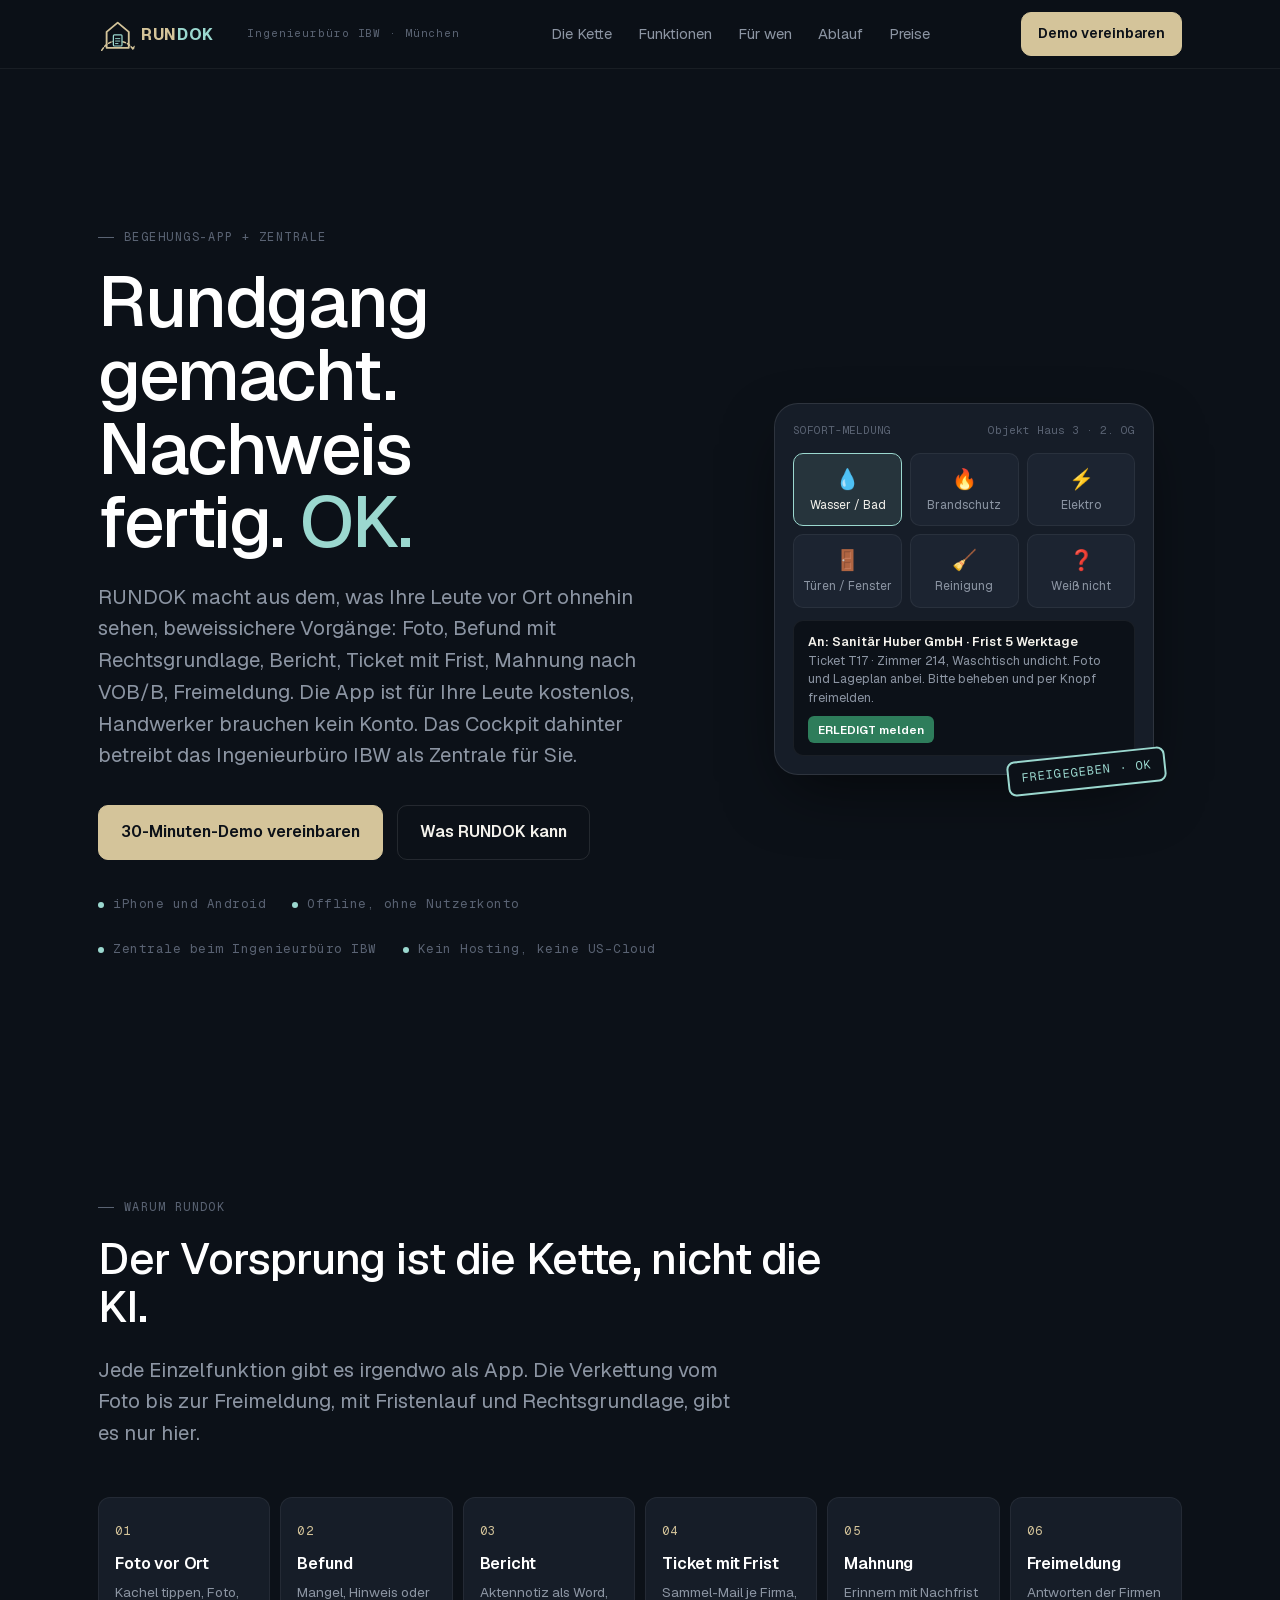
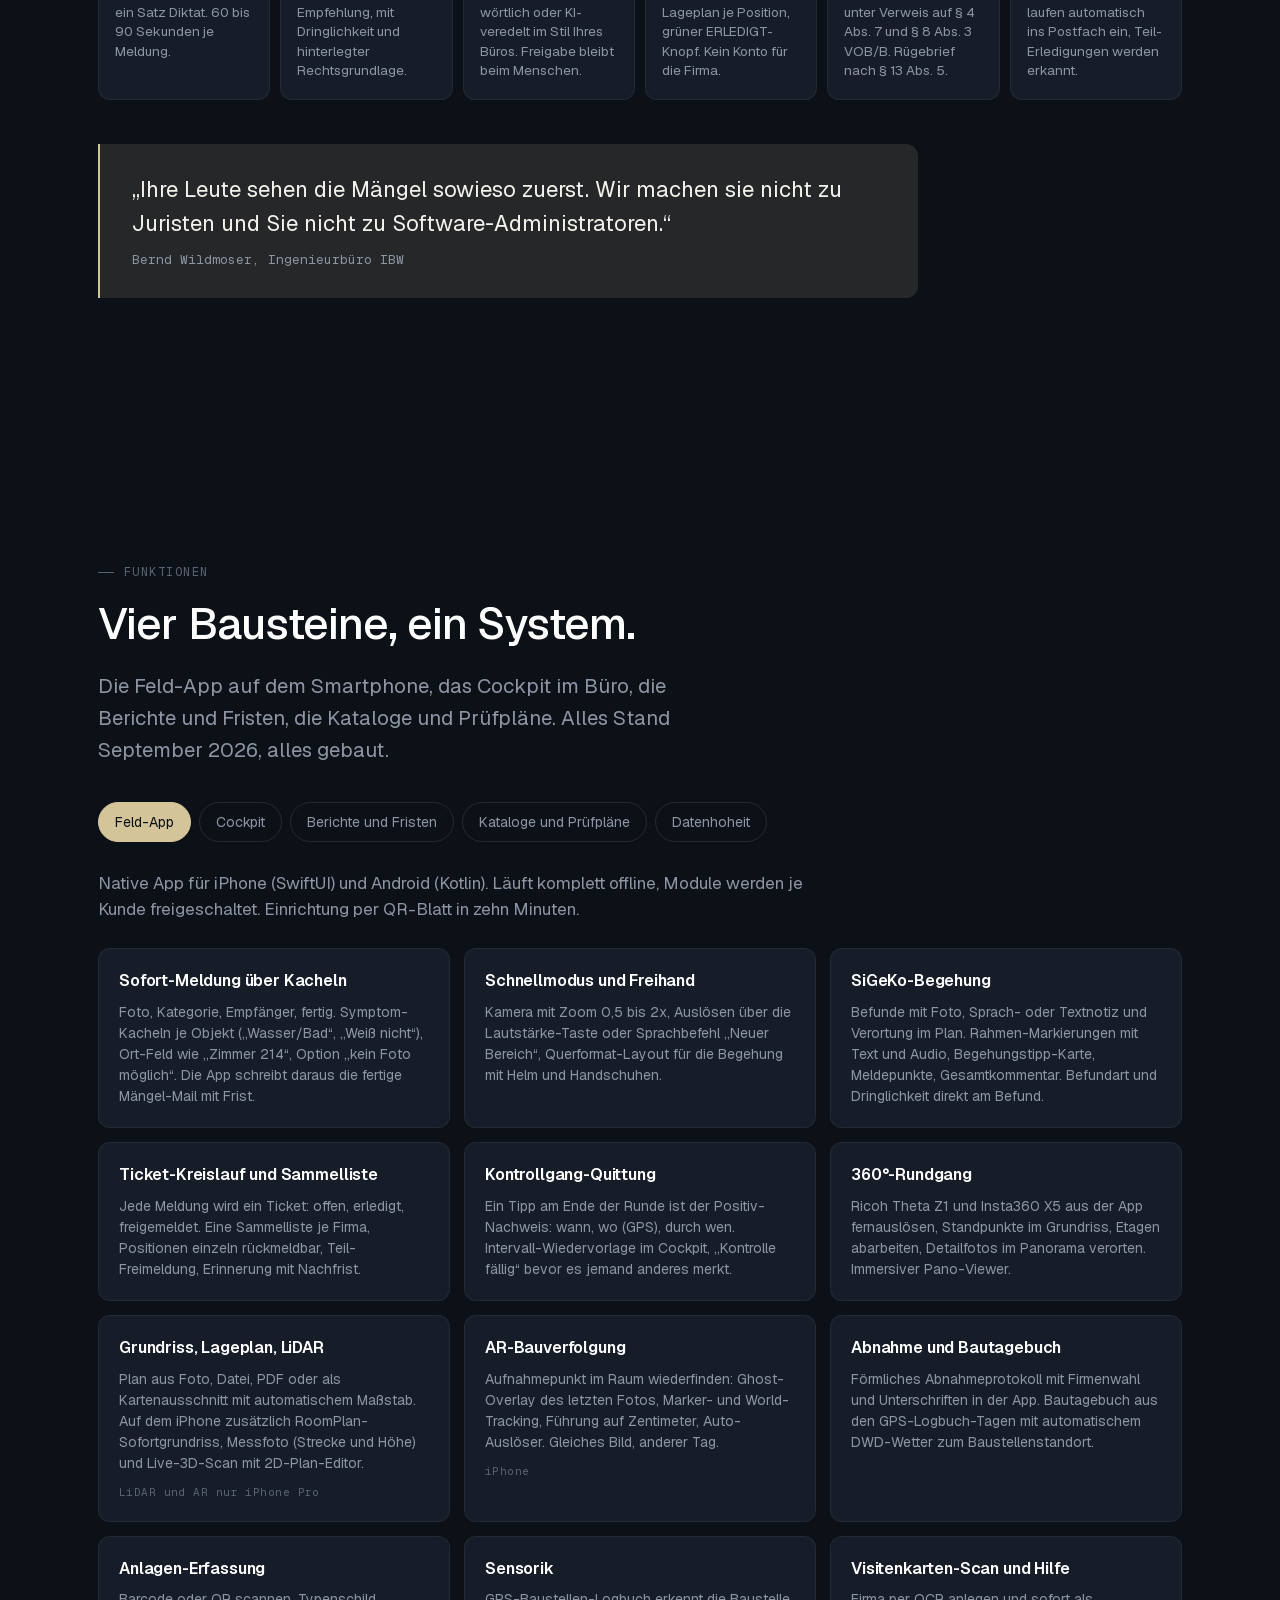
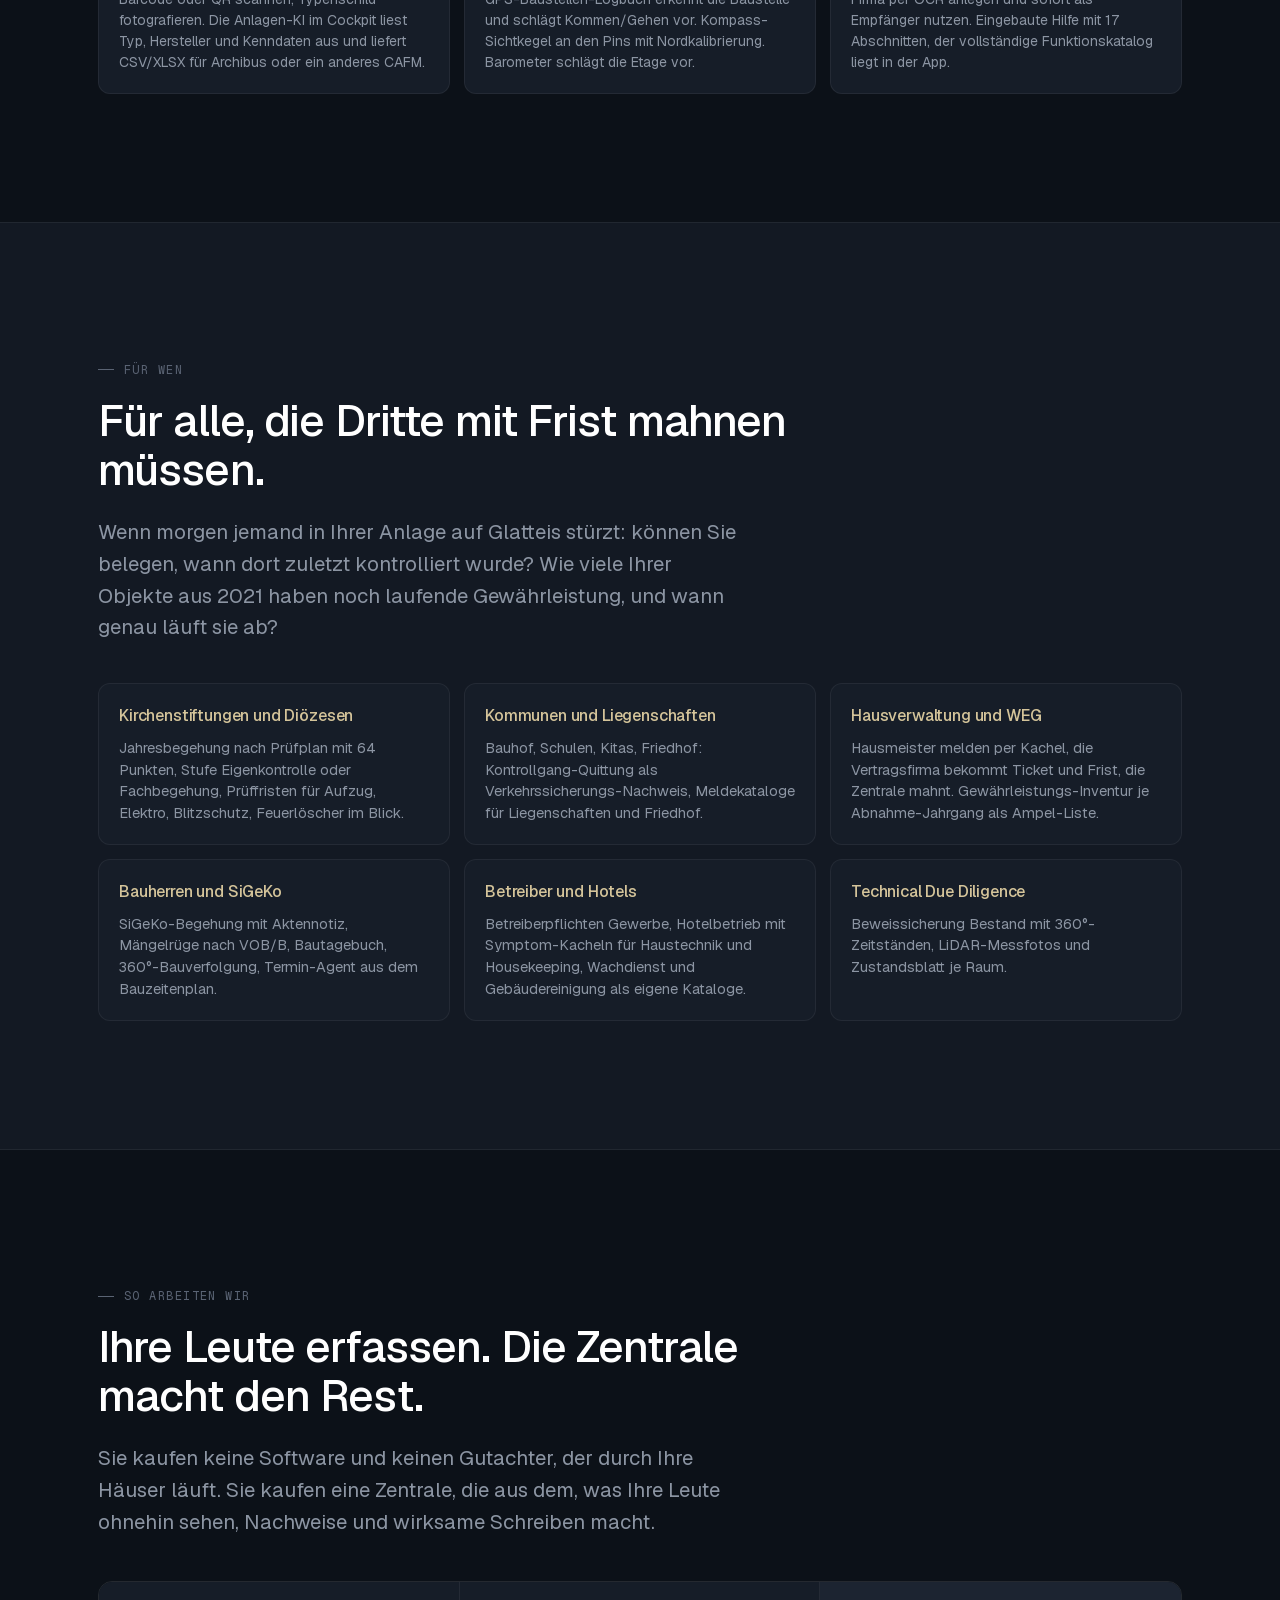
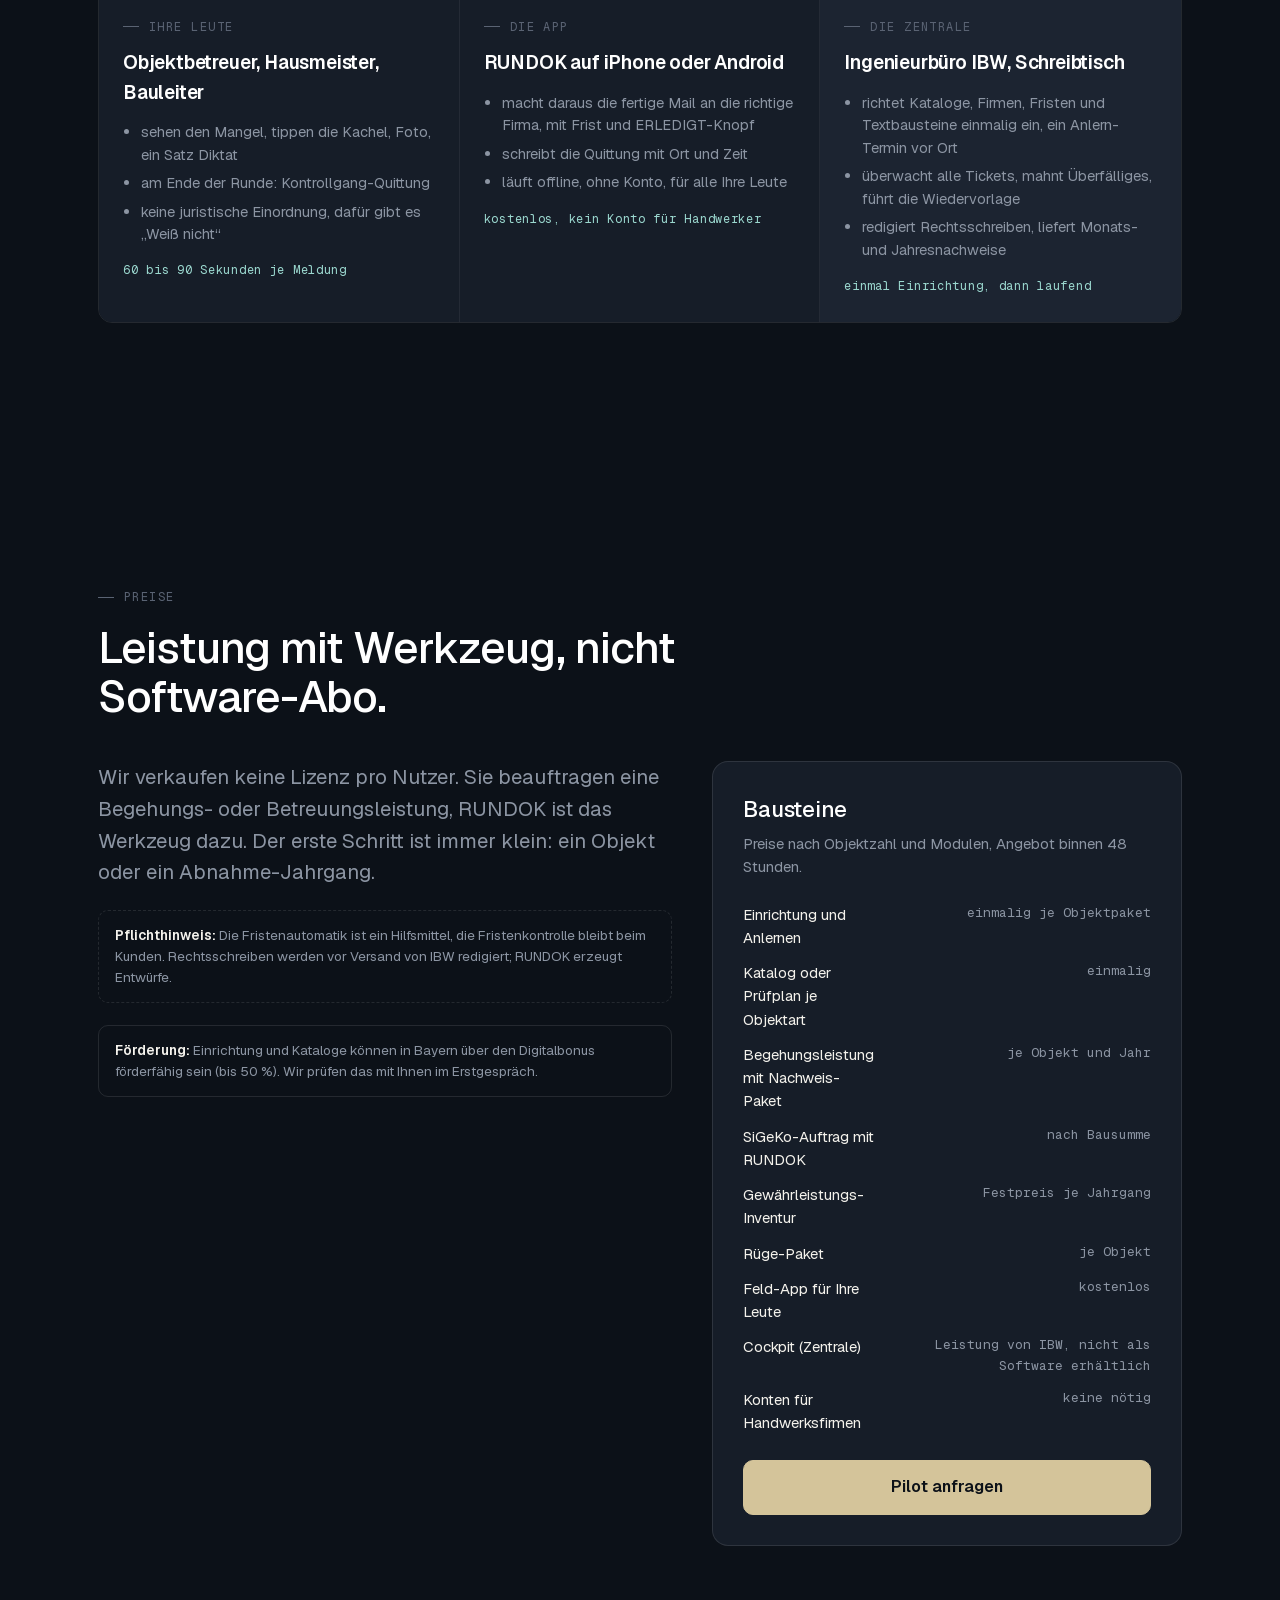
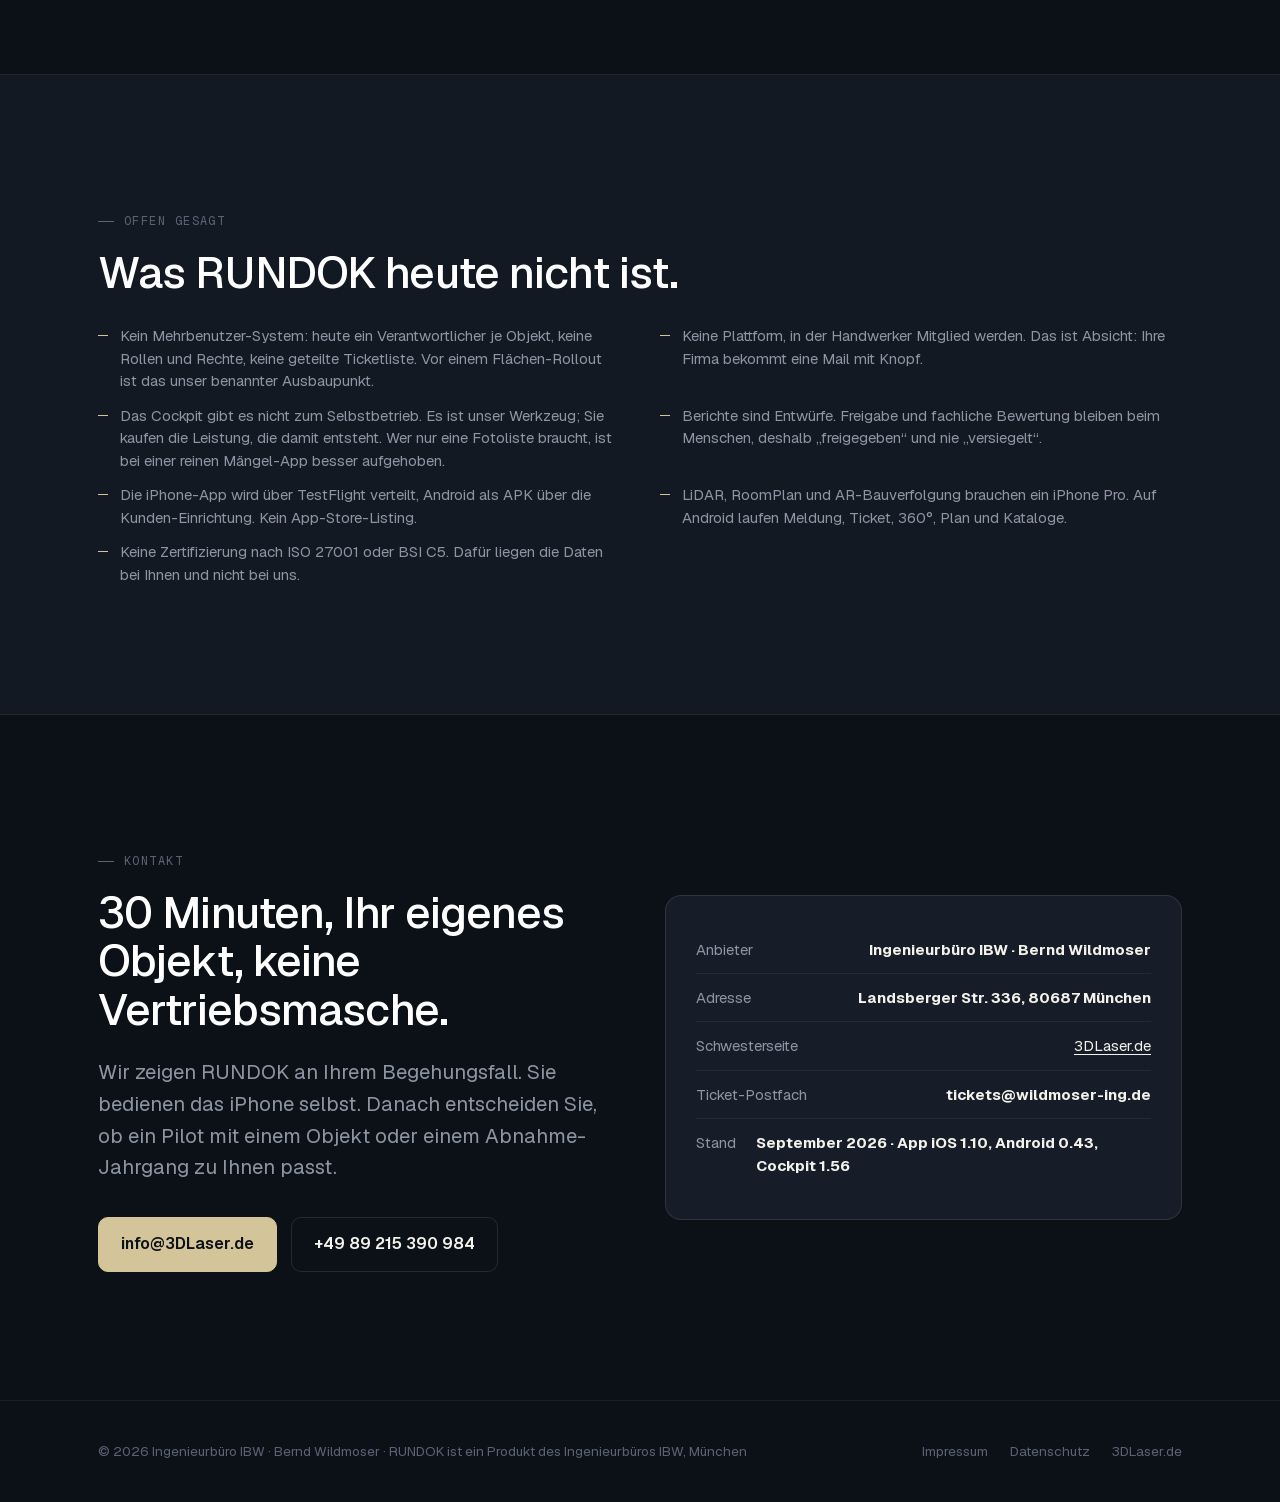
==== commit f58e7b75: "Logo Variante 1: Haus mit Weg (RUN) und Dokument (DOK)" ====
--- a/index.html
+++ b/index.html
@@ -4,7 +4,7 @@
 <meta charset="utf-8">
 <meta name="viewport" content="width=device-width, initial-scale=1">
 <title>RUNDOK – Begehungs-App und Zentrale des Ingenieurbüros IBW</title>
-<meta name="description" content="RUNDOK: Rundgang gemacht, Nachweis fertig. Begehungs-App für iPhone und Android plus Cockpit auf Mac oder PC. Foto vor Ort, Befund mit Rechtsgrundlage, Bericht, Ticket mit Frist, Mahnung nach VOB/B, Freimeldung. Ingenieurbüro IBW, München.">
+<meta name="description" content="RUNDOK: Rundgang gemacht, Nachweis fertig. Begehungs-App für iPhone und Android, betrieben als Zentrale des Ingenieurbüros IBW. Foto vor Ort, Befund mit Rechtsgrundlage, Bericht, Ticket mit Frist, Mahnung nach VOB/B, Freimeldung. Ingenieurbüro IBW, München.">
 <link rel="icon" type="image/svg+xml" href="logo/rundok-icon.svg">
 <link rel="canonical" href="https://rundok.de/">
 <meta property="og:title" content="RUNDOK – Rundgang gemacht, Nachweis fertig">
@@ -47,7 +47,7 @@
 .nav{position:sticky;top:0;z-index:50;backdrop-filter:blur(14px);background:rgba(12,17,24,.78);border-bottom:1px solid var(--border-faint)}
 .nav .wrap{display:flex;align-items:center;justify-content:space-between;height:68px;gap:20px}
 .brand{display:flex;align-items:center;gap:12px;font-weight:600;letter-spacing:.14em;font-size:17px}
-.brand svg.wordmark{height:36px;width:auto}
+.brand svg.wordmark{height:40px;width:auto}
 .brand small{font-family:var(--mono);font-size:11px;letter-spacing:.08em;color:var(--faint);font-weight:400;margin-left:8px;display:none}
 @media(min-width:900px){.brand small{display:inline}}
 .links{display:flex;gap:26px;font-size:15px;color:var(--muted)}
@@ -161,7 +161,7 @@
 <header class="nav">
   <div class="wrap">
     <a class="brand" href="#top" aria-label="RUNDOK Startseite">
-      <svg class="wordmark" viewBox="0 0 360 120" aria-hidden="true"><text x="18" y="82" font-family="Geist,sans-serif" font-size="64" font-weight="700" fill="#f4f2ec" letter-spacing="-2">RUND</text><rect x="212" y="30" width="126" height="66" rx="8" fill="none" stroke="#9bd8cf" stroke-width="3"/><text x="275" y="82" text-anchor="middle" font-family="Geist,sans-serif" font-size="64" font-weight="700" fill="#9bd8cf" letter-spacing="-2">OK</text></svg>
+      <svg class="wordmark" viewBox="0 0 420 130" aria-hidden="true"><g transform="translate(14 10)"><path d="M14 100V48l36-30 36 30v52z" fill="none" stroke="#d4c49a" stroke-width="6" stroke-linejoin="round"/><path d="M-2 108c14-22 30-30 52-30s38 8 52 30" fill="none" stroke="#d4c49a" stroke-width="5" stroke-dasharray="9 7" stroke-linecap="round"/><path d="M96 100l10-8-3 13" fill="#d4c49a"/><rect x="36" y="58" width="28" height="36" rx="3" fill="#0c1118" stroke="#9bd8cf" stroke-width="4"/><path d="M43 70h14M43 78h14M43 86h8" stroke="#9bd8cf" stroke-width="3" stroke-linecap="round"/></g><text x="140" y="86" font-family="Geist,sans-serif" font-size="52" font-weight="700" letter-spacing="2"><tspan fill="#d4c49a">RUN</tspan><tspan fill="#9bd8cf">DOK</tspan></text></svg>
       <small>Ingenieurbüro IBW · München</small>
     </a>
     <nav class="links">
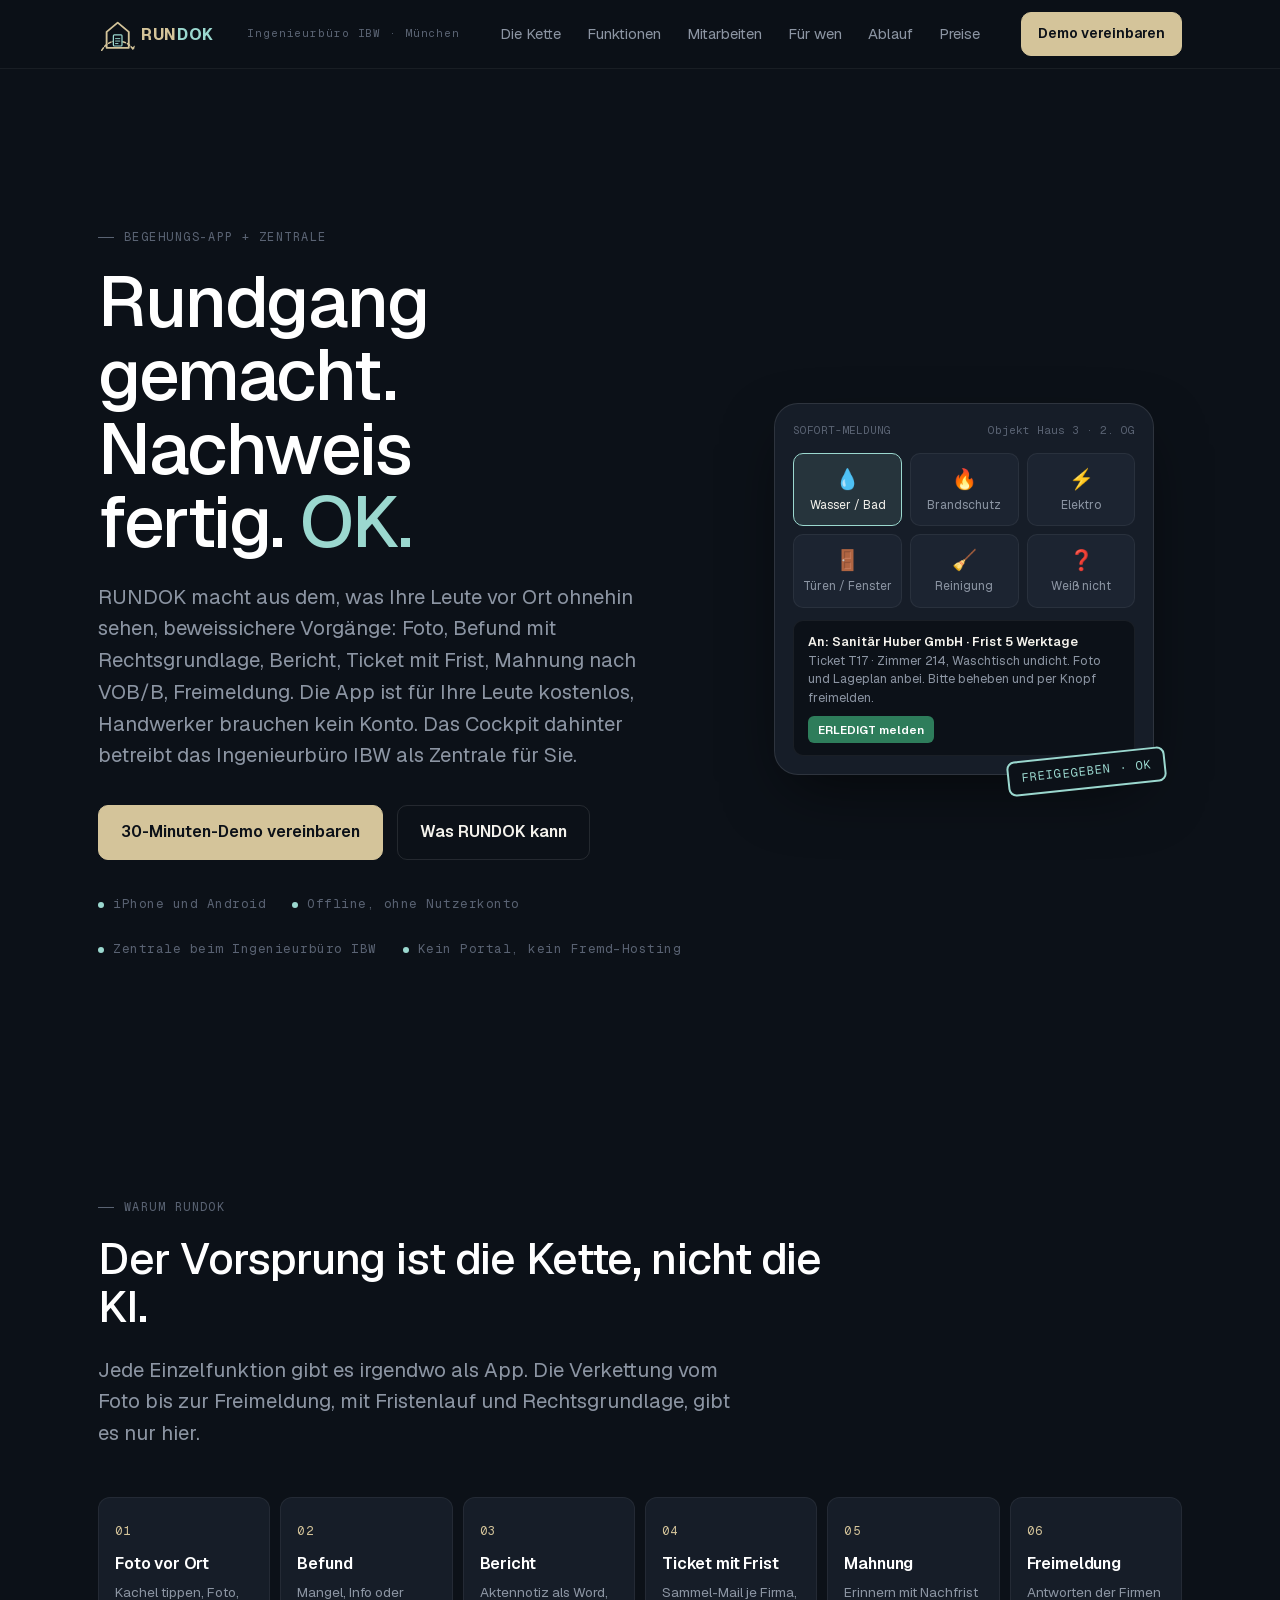
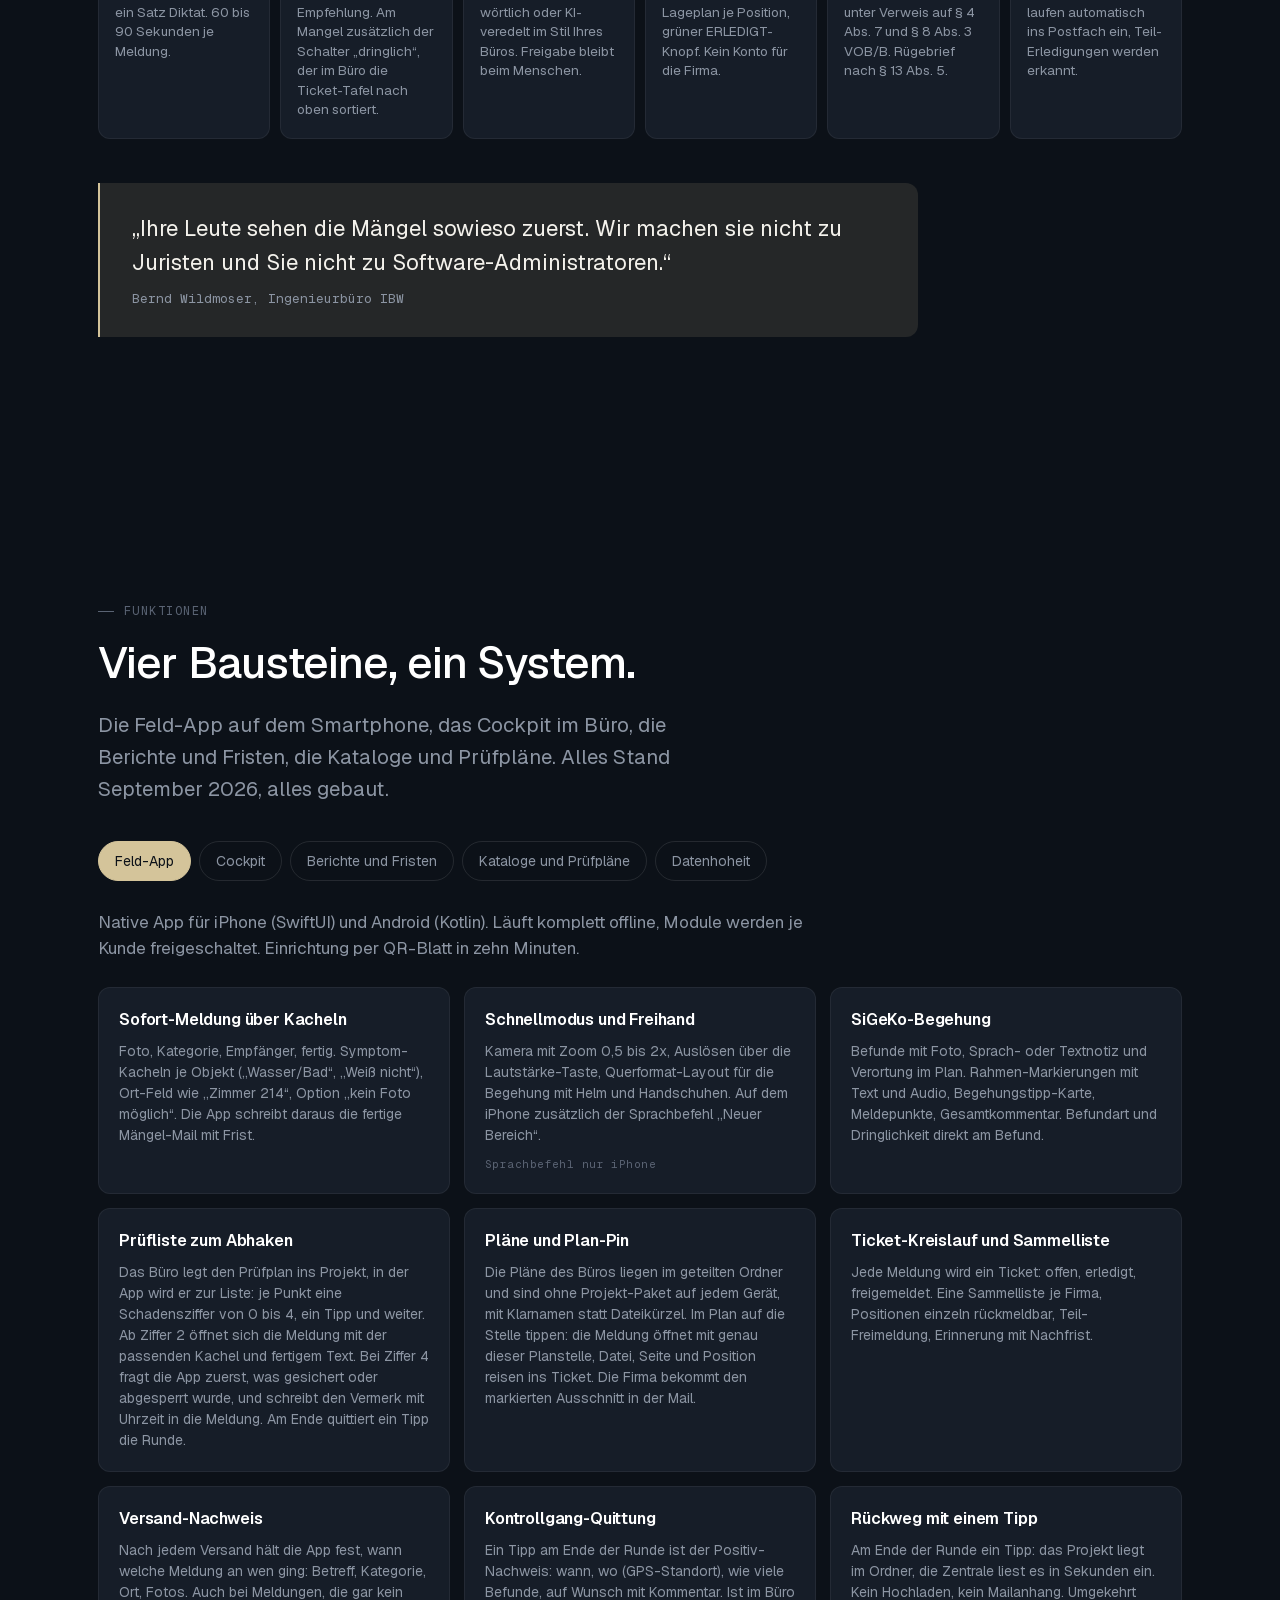
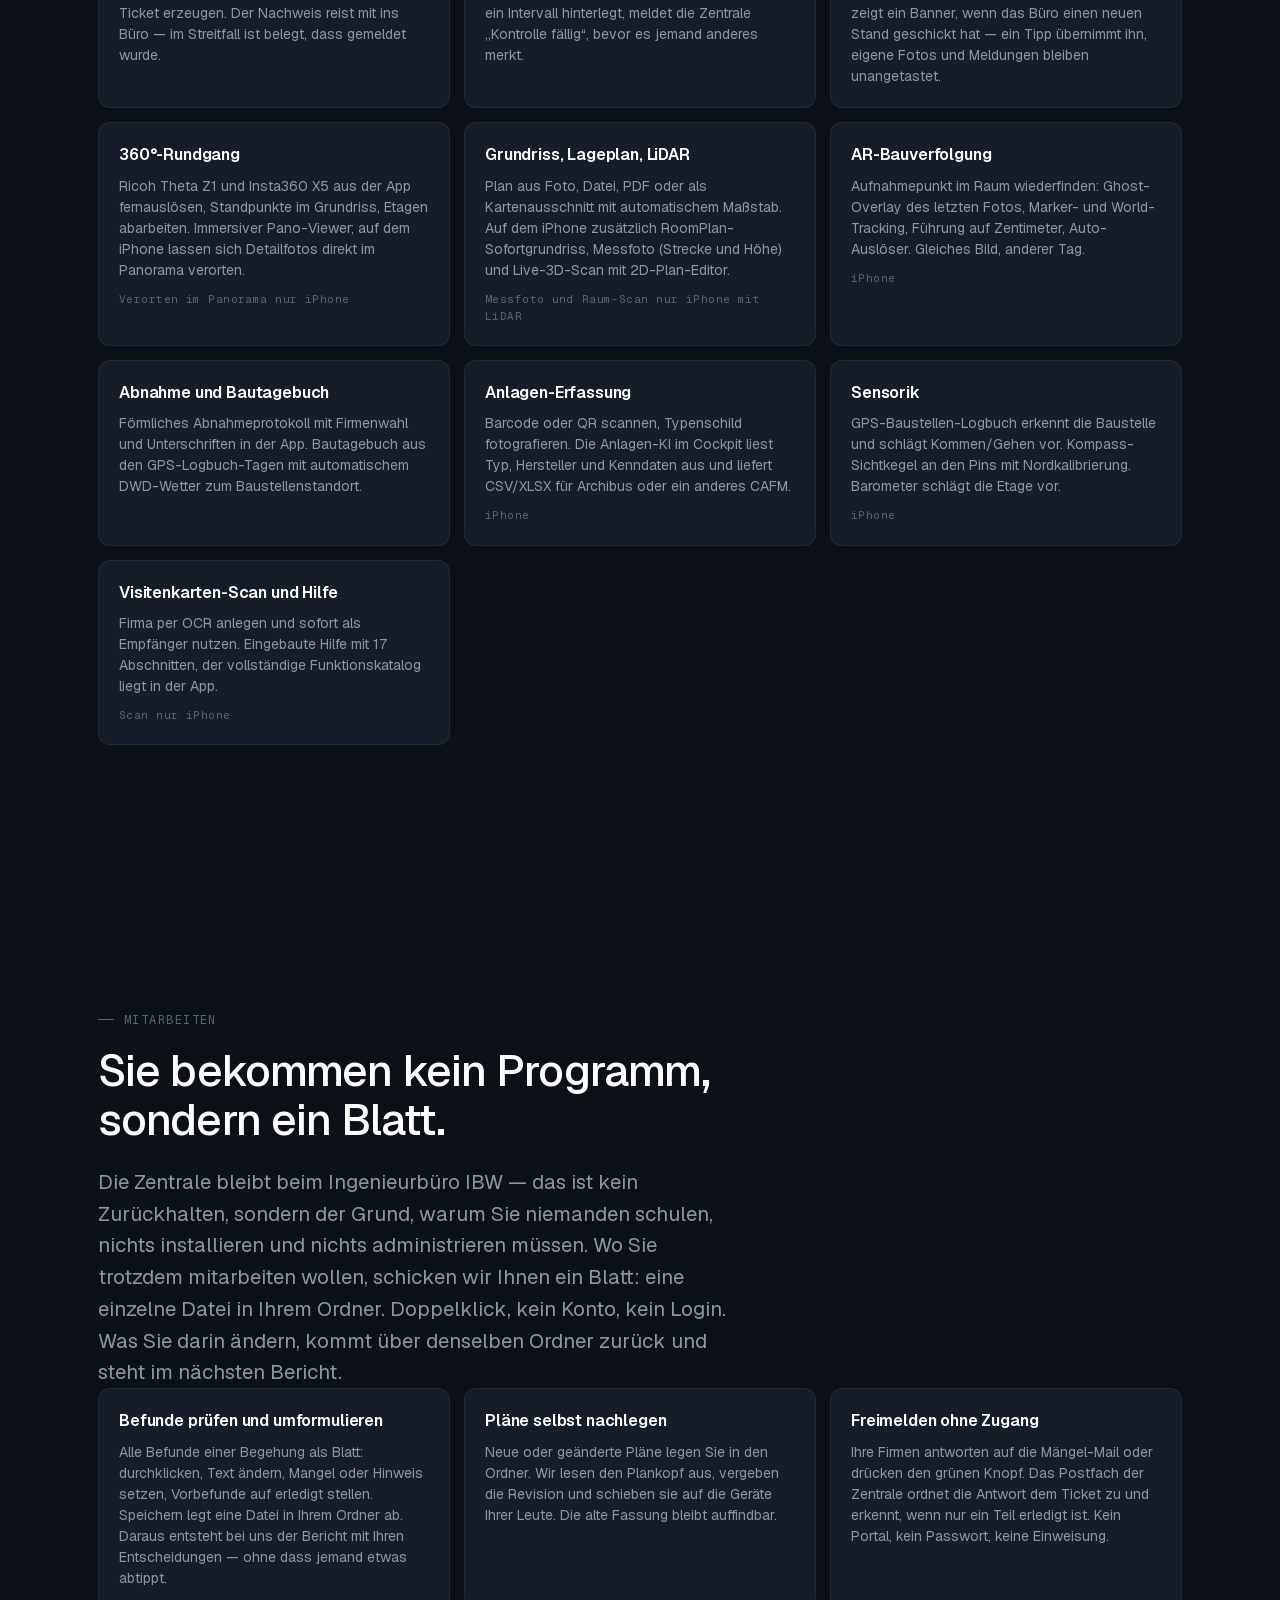
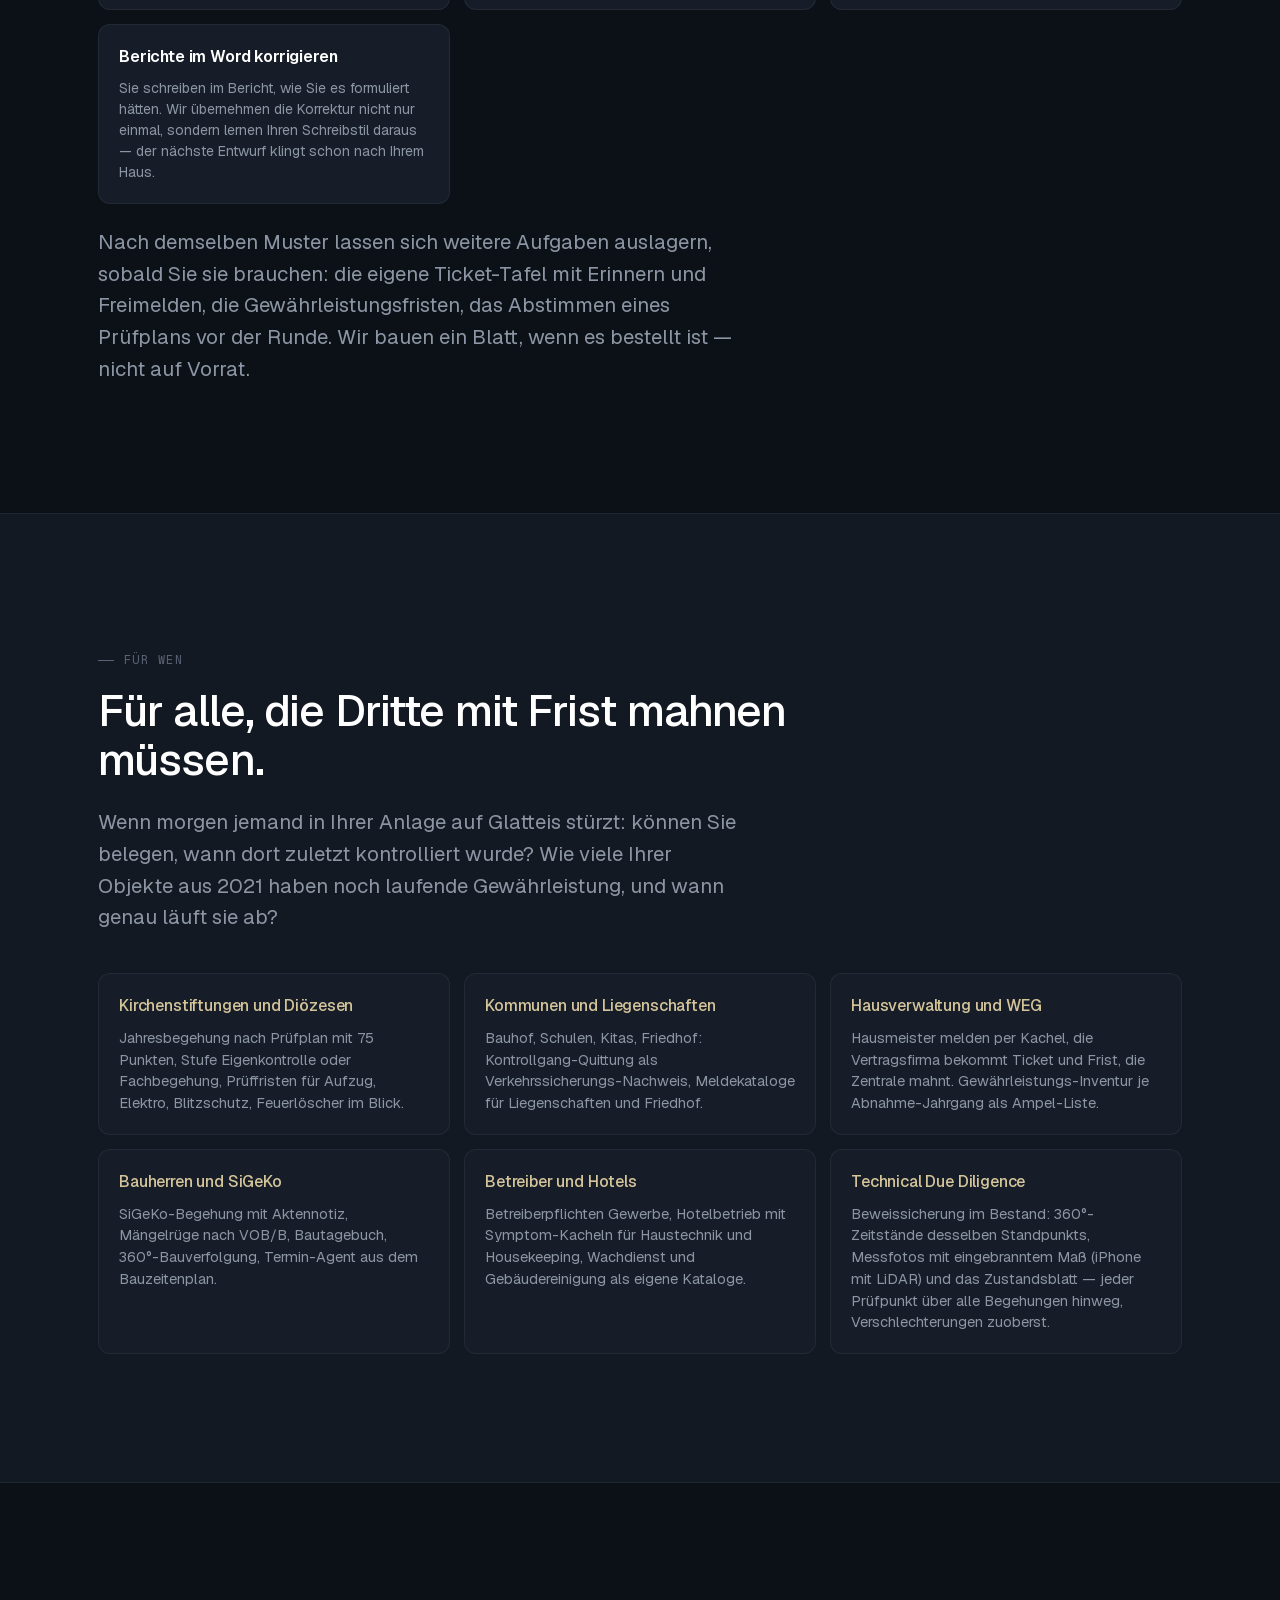
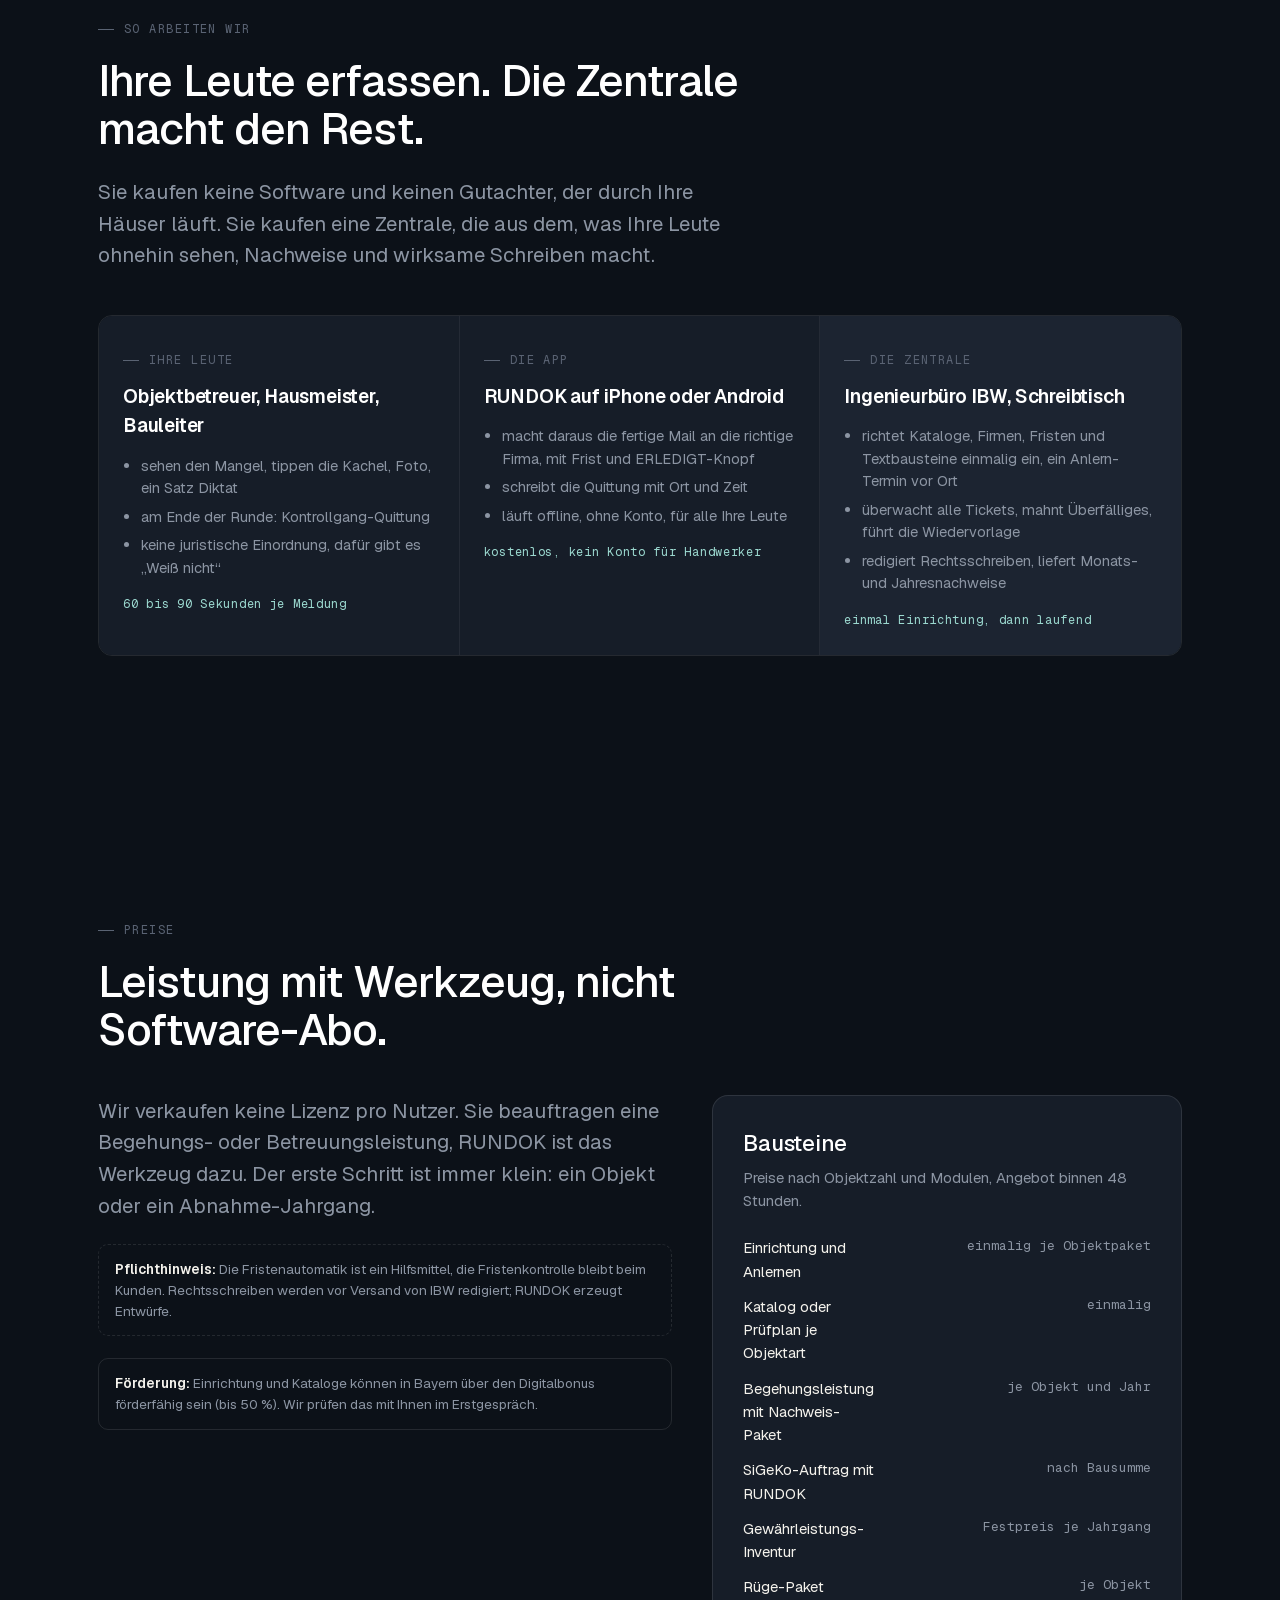
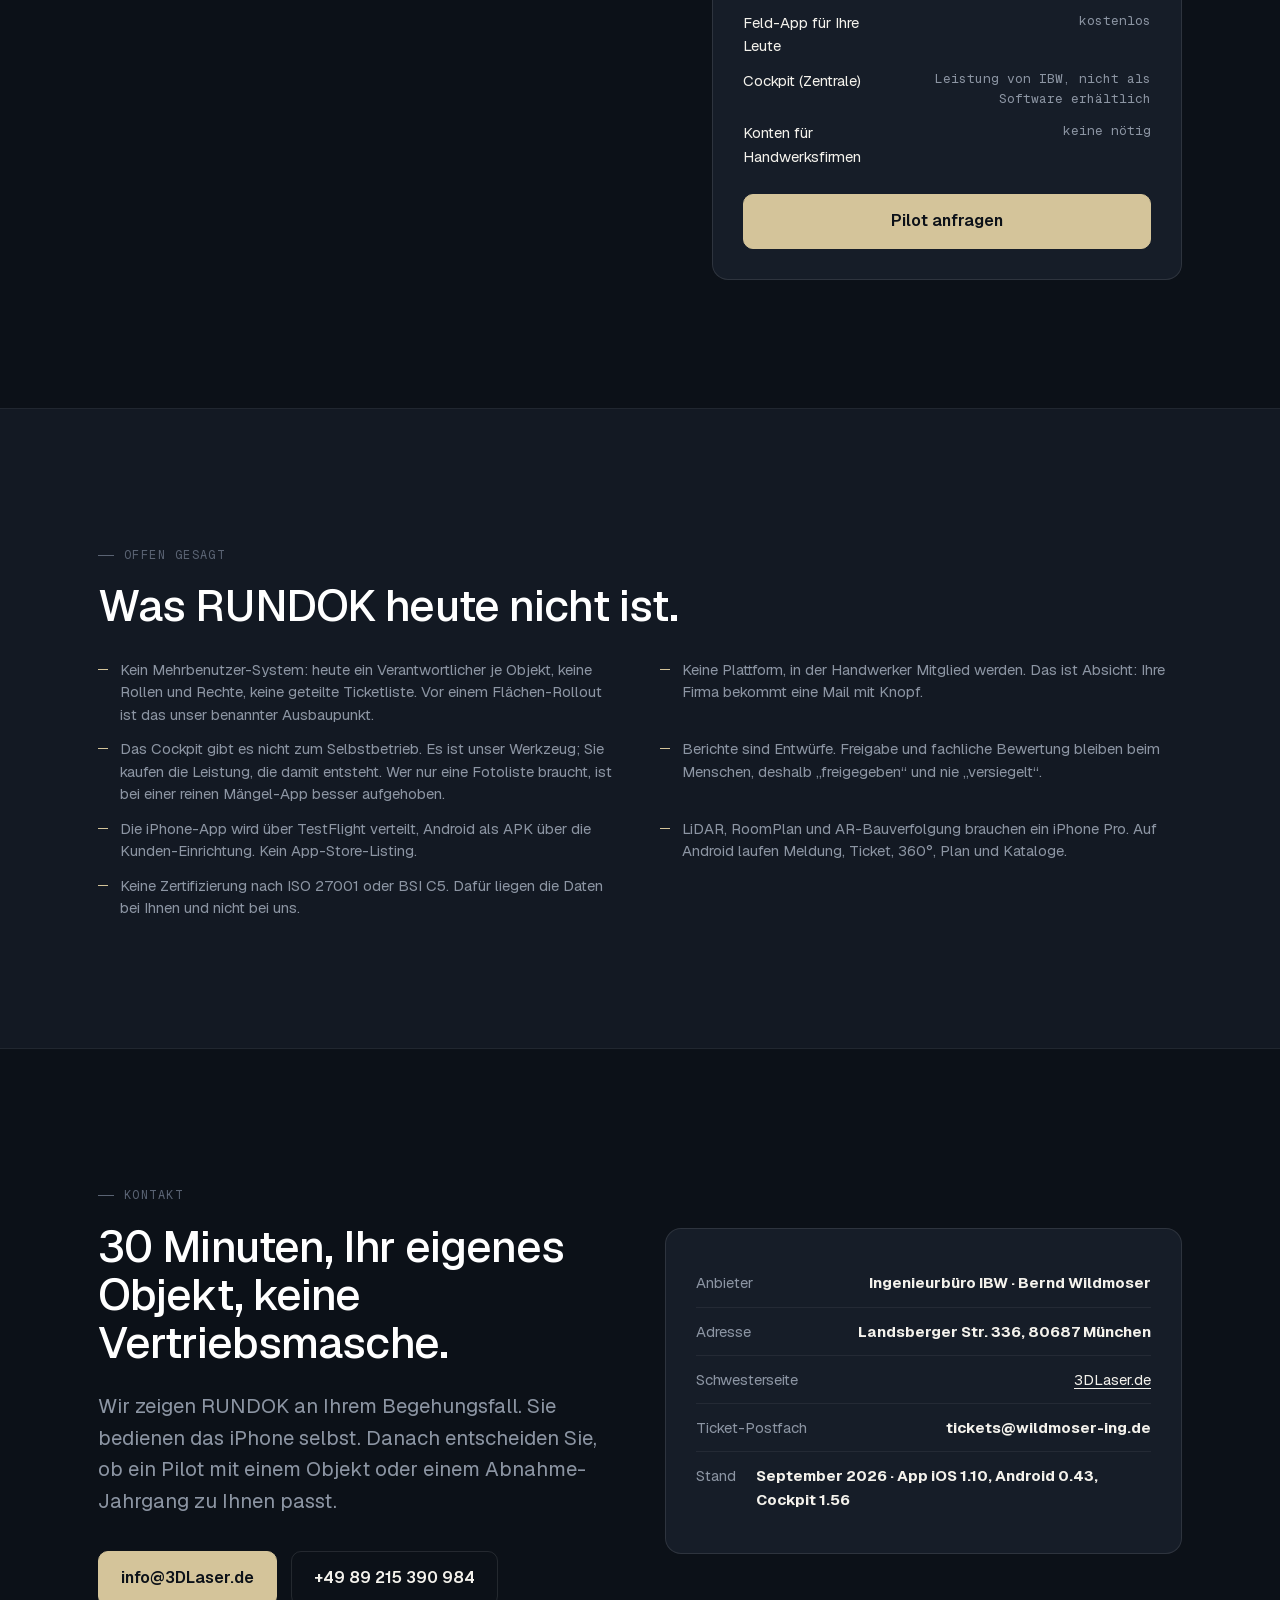
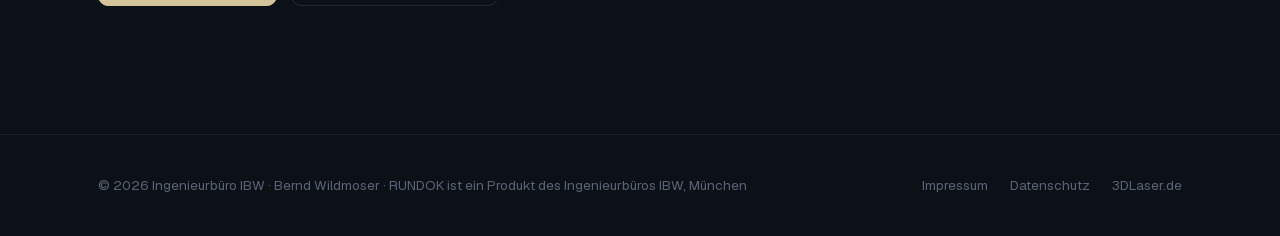
==== commit 44d25c63: "Abgleich mit dem echten Funktionsstand (Cockpit v1.60, iOS 156, Android v0.48) Korrigiert (16 Aussag" ====
--- a/index.html
+++ b/index.html
@@ -167,7 +167,8 @@
     <nav class="links">
       <a href="#kette">Die Kette</a>
       <a href="#funktionen">Funktionen</a>
-      <a href="#fuer-wen">Für wen</a>
+      <a href="#mitarbeiten">Mitarbeiten</a>
+        <a href="#fuer-wen">Für wen</a>
       <a href="#ablauf">Ablauf</a>
       <a href="#preise">Preise</a>
     </nav>
@@ -191,7 +192,7 @@
         <span>iPhone und Android</span>
         <span>Offline, ohne Nutzerkonto</span>
         <span>Zentrale beim Ingenieurbüro IBW</span>
-        <span>Kein Hosting, keine US-Cloud</span>
+        <span>Kein Portal, kein Fremd-Hosting</span>
       </div>
     </div>
     <div class="phone" aria-hidden="true">
@@ -223,7 +224,7 @@
     <p class="lead">Jede Einzelfunktion gibt es irgendwo als App. Die Verkettung vom Foto bis zur Freimeldung, mit Fristenlauf und Rechtsgrundlage, gibt es nur hier.</p>
     <div class="chain">
       <div class="step"><h3>Foto vor Ort</h3><p>Kachel tippen, Foto, ein Satz Diktat. 60 bis 90 Sekunden je Meldung.</p></div>
-      <div class="step"><h3>Befund</h3><p>Mangel, Hinweis oder Empfehlung, mit Dringlichkeit und hinterlegter Rechtsgrundlage.</p></div>
+      <div class="step"><h3>Befund</h3><p>Mangel, Info oder Empfehlung. Am Mangel zusätzlich der Schalter „dringlich“, der im Büro die Ticket-Tafel nach oben sortiert.</p></div>
       <div class="step"><h3>Bericht</h3><p>Aktennotiz als Word, wörtlich oder KI-veredelt im Stil Ihres Büros. Freigabe bleibt beim Menschen.</p></div>
       <div class="step"><h3>Ticket mit Frist</h3><p>Sammel-Mail je Firma, Lageplan je Position, grüner ERLEDIGT-Knopf. Kein Konto für die Firma.</p></div>
       <div class="step"><h3>Mahnung</h3><p>Erinnern mit Nachfrist unter Verweis auf § 4 Abs. 7 und § 8 Abs. 3 VOB/B. Rügebrief nach § 13 Abs. 5.</p></div>
@@ -251,50 +252,58 @@
       <p class="intro">Native App für iPhone (SwiftUI) und Android (Kotlin). Läuft komplett offline, Module werden je Kunde freigeschaltet. Einrichtung per QR-Blatt in zehn Minuten.</p>
       <div class="fgrid">
         <div class="f"><h3>Sofort-Meldung über Kacheln</h3><p>Foto, Kategorie, Empfänger, fertig. Symptom-Kacheln je Objekt („Wasser/Bad“, „Weiß nicht“), Ort-Feld wie „Zimmer 214“, Option „kein Foto möglich“. Die App schreibt daraus die fertige Mängel-Mail mit Frist.</p></div>
-        <div class="f"><h3>Schnellmodus und Freihand</h3><p>Kamera mit Zoom 0,5 bis 2x, Auslösen über die Lautstärke-Taste oder Sprachbefehl „Neuer Bereich“, Querformat-Layout für die Begehung mit Helm und Handschuhen.</p></div>
+        <div class="f"><h3>Schnellmodus und Freihand</h3><p>Kamera mit Zoom 0,5 bis 2x, Auslösen über die Lautstärke-Taste, Querformat-Layout für die Begehung mit Helm und Handschuhen. Auf dem iPhone zusätzlich der Sprachbefehl „Neuer Bereich“.</p><div class="note">Sprachbefehl nur iPhone</div></div>
         <div class="f"><h3>SiGeKo-Begehung</h3><p>Befunde mit Foto, Sprach- oder Textnotiz und Verortung im Plan. Rahmen-Markierungen mit Text und Audio, Begehungstipp-Karte, Meldepunkte, Gesamtkommentar. Befundart und Dringlichkeit direkt am Befund.</p></div>
+        <div class="f"><h3>Prüfliste zum Abhaken</h3><p>Das Büro legt den Prüfplan ins Projekt, in der App wird er zur Liste: je Punkt eine Schadensziffer von 0 bis 4, ein Tipp und weiter. Ab Ziffer 2 öffnet sich die Meldung mit der passenden Kachel und fertigem Text. Bei Ziffer 4 fragt die App zuerst, was gesichert oder abgesperrt wurde, und schreibt den Vermerk mit Uhrzeit in die Meldung. Am Ende quittiert ein Tipp die Runde.</p></div>
+        <div class="f"><h3>Pläne und Plan-Pin</h3><p>Die Pläne des Büros liegen im geteilten Ordner und sind ohne Projekt-Paket auf jedem Gerät, mit Klarnamen statt Dateikürzel. Im Plan auf die Stelle tippen: die Meldung öffnet mit genau dieser Planstelle, Datei, Seite und Position reisen ins Ticket. Die Firma bekommt den markierten Ausschnitt in der Mail.</p></div>
         <div class="f"><h3>Ticket-Kreislauf und Sammelliste</h3><p>Jede Meldung wird ein Ticket: offen, erledigt, freigemeldet. Eine Sammelliste je Firma, Positionen einzeln rückmeldbar, Teil-Freimeldung, Erinnerung mit Nachfrist.</p></div>
-        <div class="f"><h3>Kontrollgang-Quittung</h3><p>Ein Tipp am Ende der Runde ist der Positiv-Nachweis: wann, wo (GPS), durch wen. Intervall-Wiedervorlage im Cockpit, „Kontrolle fällig“ bevor es jemand anderes merkt.</p></div>
-        <div class="f"><h3>360°-Rundgang</h3><p>Ricoh Theta Z1 und Insta360 X5 aus der App fernauslösen, Standpunkte im Grundriss, Etagen abarbeiten, Detailfotos im Panorama verorten. Immersiver Pano-Viewer.</p></div>
-        <div class="f"><h3>Grundriss, Lageplan, LiDAR</h3><p>Plan aus Foto, Datei, PDF oder als Kartenausschnitt mit automatischem Maßstab. Auf dem iPhone zusätzlich RoomPlan-Sofortgrundriss, Messfoto (Strecke und Höhe) und Live-3D-Scan mit 2D-Plan-Editor.</p><div class="note">LiDAR und AR nur iPhone Pro</div></div>
+        <div class="f"><h3>Versand-Nachweis</h3><p>Nach jedem Versand hält die App fest, wann welche Meldung an wen ging: Betreff, Kategorie, Ort, Fotos. Auch bei Meldungen, die gar kein Ticket erzeugen. Der Nachweis reist mit ins Büro — im Streitfall ist belegt, dass gemeldet wurde.</p></div>
+        <div class="f"><h3>Kontrollgang-Quittung</h3><p>Ein Tipp am Ende der Runde ist der Positiv-Nachweis: wann, wo (GPS-Standort), wie viele Befunde, auf Wunsch mit Kommentar. Ist im Büro ein Intervall hinterlegt, meldet die Zentrale „Kontrolle fällig“, bevor es jemand anderes merkt.</p></div>
+        <div class="f"><h3>Rückweg mit einem Tipp</h3><p>Am Ende der Runde ein Tipp: das Projekt liegt im Ordner, die Zentrale liest es in Sekunden ein. Kein Hochladen, kein Mailanhang. Umgekehrt zeigt ein Banner, wenn das Büro einen neuen Stand geschickt hat — ein Tipp übernimmt ihn, eigene Fotos und Meldungen bleiben unangetastet.</p></div>
+        <div class="f"><h3>360°-Rundgang</h3><p>Ricoh Theta Z1 und Insta360 X5 aus der App fernauslösen, Standpunkte im Grundriss, Etagen abarbeiten. Immersiver Pano-Viewer; auf dem iPhone lassen sich Detailfotos direkt im Panorama verorten.</p><div class="note">Verorten im Panorama nur iPhone</div></div>
+        <div class="f"><h3>Grundriss, Lageplan, LiDAR</h3><p>Plan aus Foto, Datei, PDF oder als Kartenausschnitt mit automatischem Maßstab. Auf dem iPhone zusätzlich RoomPlan-Sofortgrundriss, Messfoto (Strecke und Höhe) und Live-3D-Scan mit 2D-Plan-Editor.</p><div class="note">Messfoto und Raum-Scan nur iPhone mit LiDAR</div></div>
         <div class="f"><h3>AR-Bauverfolgung</h3><p>Aufnahmepunkt im Raum wiederfinden: Ghost-Overlay des letzten Fotos, Marker- und World-Tracking, Führung auf Zentimeter, Auto-Auslöser. Gleiches Bild, anderer Tag.</p><div class="note">iPhone</div></div>
         <div class="f"><h3>Abnahme und Bautagebuch</h3><p>Förmliches Abnahmeprotokoll mit Firmenwahl und Unterschriften in der App. Bautagebuch aus den GPS-Logbuch-Tagen mit automatischem DWD-Wetter zum Baustellenstandort.</p></div>
-        <div class="f"><h3>Anlagen-Erfassung</h3><p>Barcode oder QR scannen, Typenschild fotografieren. Die Anlagen-KI im Cockpit liest Typ, Hersteller und Kenndaten aus und liefert CSV/XLSX für Archibus oder ein anderes CAFM.</p></div>
-        <div class="f"><h3>Sensorik</h3><p>GPS-Baustellen-Logbuch erkennt die Baustelle und schlägt Kommen/Gehen vor. Kompass-Sichtkegel an den Pins mit Nordkalibrierung. Barometer schlägt die Etage vor.</p></div>
-        <div class="f"><h3>Visitenkarten-Scan und Hilfe</h3><p>Firma per OCR anlegen und sofort als Empfänger nutzen. Eingebaute Hilfe mit 17 Abschnitten, der vollständige Funktionskatalog liegt in der App.</p></div>
+        <div class="f"><h3>Anlagen-Erfassung</h3><p>Barcode oder QR scannen, Typenschild fotografieren. Die Anlagen-KI im Cockpit liest Typ, Hersteller und Kenndaten aus und liefert CSV/XLSX für Archibus oder ein anderes CAFM.</p><div class="note">iPhone</div></div>
+        <div class="f"><h3>Sensorik</h3><p>GPS-Baustellen-Logbuch erkennt die Baustelle und schlägt Kommen/Gehen vor. Kompass-Sichtkegel an den Pins mit Nordkalibrierung. Barometer schlägt die Etage vor.</p><div class="note">iPhone</div></div>
+        <div class="f"><h3>Visitenkarten-Scan und Hilfe</h3><p>Firma per OCR anlegen und sofort als Empfänger nutzen. Eingebaute Hilfe mit 17 Abschnitten, der vollständige Funktionskatalog liegt in der App.</p><div class="note">Scan nur iPhone</div></div>
       </div>
     </div>
 
     <div class="panel" id="tab-cockpit">
       <p class="intro">Das Cockpit ist die Zentrale hinter der App und wird vom Ingenieurbüro IBW betrieben, nicht in einer Cloud, sondern auf unseren Rechnern in München. Sie bekommen keine Software zum Verwalten, sondern Berichte, Tickets und Nachweise. Was das Cockpit für Sie leistet:</p>
       <div class="fgrid">
-        <div class="f"><h3>Import ohne Handarbeit</h3><p>Projekt-Pakete kommen per AirDrop, geteilten Kundenordner (iCloud, OneDrive, Google Drive) oder Sync-Ordner. Ein Wächter übernimmt neue Stände automatisch und führt zusammen statt zu überschreiben.</p></div>
+        <div class="f"><h3>Import ohne Handarbeit</h3><p>Projekt-Pakete kommen über Ihren geteilten Ordner (iCloud für iPhone, Google Drive für Android) oder per AirDrop. Ein Wächter übernimmt neue Stände automatisch und führt zusammen statt zu überschreiben.</p></div>
+        <div class="f"><h3>Alle Objekte auf einem Schirm</h3><p>Wir sehen Ihre Objekte nebeneinander: überfällige Tickets, Gewährleistung unter sechs Monaten, überzogene Kontrollgänge, offene Antworten von Firmen. Das ist der Grund, warum die Zentrale bei uns liegt: Sie müssen niemanden abstellen, der jeden Montag Fristen nachhält.</p></div>
         <div class="f"><h3>Grundriss und Messen</h3><p>Standpunkte und Pins auf dem Plan, Etagen, Georeferenzierung über zwei Passpunkte, Strecken und Flächen messen, Plan tauschen mit Übernahme aller Punkte. Lageplan aus OpenStreetMap mit automatischem Maßstab.</p></div>
         <div class="f"><h3>Zeitstände vergleichen</h3><p>360°-Panoramen zweier Termine gekoppelt nebeneinander, manuell oder automatisch ausgerichtet. Der Veränderungsbericht beschreibt, was sich zwischen A und B getan hat.</p></div>
+        <div class="f"><h3>Zustandsblatt über die Jahre</h3><p>Jeder Prüfpunkt bekommt je Begehung eine Ziffer von 0 bis 4. Das Zustandsblatt stellt alle Punkte allen Runden gegenüber, farbig nach VDI 6200. Was sich seit der letzten Runde verschlechtert hat, steht oben. So sieht man nach drei Jahren, welcher Riss gewandert ist und welcher nicht.</p></div>
         <div class="f"><h3>Prüfstand</h3><p>Befunde durchklicken, umformulieren, Befundart per Tastendruck setzen, Vorbefunde auf offen oder behoben. Der Rücklauf fließt direkt in den Bericht.</p></div>
         <div class="f"><h3>Ticket-Tafel und Postfach-Wächter</h3><p>Sammelkorb je Firma, Sammel-Mail mit Fristabfrage und Lageplan je Position. Der Wächter liest das Ticket-Postfach minütlich, ordnet Antworten zu, erkennt Teil-Erledigungen und parkt Unbekanntes.</p></div>
         <div class="f"><h3>Gewährleistungstafel</h3><p>Ampel über alle Objekte mit zwei Fristebenen (Nachunternehmer nach VOB, Erwerber nach BGB) und Warnung „Regresslücke“, wenn die eine Frist vor der anderen abläuft.</p></div>
-        <div class="f"><h3>Termin-Agent</h3><p>Terminplan als .mpp importieren, Stichtag setzen, Prüf-Aufträge als Tafel, PDF oder Mail an die Feld-App: „überprüfen und melden“.</p></div>
+        <div class="f"><h3>Termin-Agent</h3><p>Terminplan als .mpp importieren, Stichtag setzen. Daraus entstehen Prüf-Aufträge mit Frist, die mit dem Projekt auf die Geräte Ihrer Leute wandern: „überprüfen und melden“, ein Tipp, und die Meldung ist unterwegs. Die Übersicht bekommen Sie als PDF oder Mail.</p></div>
         <div class="f"><h3>Plan-Ordner mit Revisionierung</h3><p>PDF-Pläne im geteilten Ordner, KI liest den Plankopf aus, Vorschaubilder, Kunden-Upload mit automatischer Revisionierung.</p></div>
         <div class="f"><h3>Kunden-Einrichtung</h3><p>Ordnerbau, APK-Ablage, Einrichtungs-QR und TestFlight-QR, Ampel mit sieben Prüfpunkten, Übergabeprotokoll als PDF. Paket-Freischaltung je Kunde, signiert.</p></div>
-        <div class="f"><h3>Bildergalerie mit Verpixelung</h3><p>Personen werden automatisch verpixelt, Bereiche lassen sich zusätzlich abdecken. Wichtig für Fotos in belegten Zimmern und Wohnungen.</p></div>
+        <div class="f"><h3>Personen unkenntlich machen</h3><p>Gesichter und Personen verpixeln wir je Foto auf Knopfdruck; erkennt die Automatik nichts, ziehen wir den Bereich von Hand auf. Das Original bleibt gesichert und ist wiederherstellbar. Wichtig für Fotos in belegten Zimmern und Wohnungen.</p></div>
         <div class="f"><h3>Betrieb durch IBW</h3><p>Einrichtung, Pflege der Kataloge, Überwachung der Tickets und Freigabe der Berichte laufen bei uns. Sie brauchen weder Server noch Administrator, nur die App auf den Geräten Ihrer Leute.</p></div>
-        <div class="f"><h3>Kontakte, Leads, Stammliste</h3><p>Kunden-Stammliste aus CSV oder Foto/Scan per KI, Kontakte, Lead-Tafel. Alles lokal, alles exportierbar.</p></div>
+        <div class="f"><h3>Kontakte und Stammliste</h3><p>Firmen mit E-Mail je Objekt, Kundenstammdaten aus CSV oder von einer abfotografierten Liste. Alles liegt als Klartext-Datei bei uns und geht jederzeit als Export an Sie. Beim Auslesen eines Fotos läuft eine Texterkennung über einen externen KI-Dienst — wer das nicht will, gibt die Liste als CSV.</p></div>
       </div>
     </div>
 
     <div class="panel" id="tab-berichte">
-      <p class="intro">Berichte sind Entwürfe im Layout Ihres Büros. Geprüft und freigegeben wird von einem Menschen, dann trägt der Bericht den Stempel „Freigegeben am … durch …“.</p>
+      <p class="intro">Berichte sind Entwürfe. Geprüft und freigegeben wird von einem Menschen; die SiGe-Aktennotiz trägt danach in der Kopfzeile „Freigegeben am … durch …“ und den Briefkopf des Büros, das sie herausgibt. Die übrigen Berichte nennen im Fuß, aus welchem Prüfgang und welcher Planfassung sie stammen.</p>
       <div class="fgrid">
         <div class="f"><h3>SiGe-Aktennotiz als Word</h3><p>Wahlweise wörtlich (nichts verlässt den Rechner) oder KI-veredelt in einem Stilprofil, das aus Ihren Altberichten abgeleitet und an Ihren Korrekturen nachgeschärft wird. Sprachnotizen werden lokal transkribiert.</p></div>
-        <div class="f"><h3>Freigabe-Stempel und Versionskette</h3><p>Jede Fassung ist nummeriert, in Kopfzeile und Word-Metadaten. Frühere Fassungen bleiben im Archiv lesbar. Bewusst „freigegeben“, nicht „versiegelt“: die Verantwortung bleibt beim Fachmann.</p></div>
+        <div class="f"><h3>Freigabe-Stempel und Versionskette</h3><p>Die Aktennotiz ist in jeder Fassung nummeriert, in der Kopfzeile und in den Word-Eigenschaften. Vorfassungen wandern ins Archiv und bleiben lesbar, auch die der PDF-Berichte. Bewusst „freigegeben“, nicht „versiegelt“: die Verantwortung bleibt beim Fachmann.</p></div>
         <div class="f"><h3>Vorbefunde</h3><p>Offene Punkte früherer Aktennotizen erscheinen mit Datum der Erstfeststellung automatisch in der nächsten Begehung. Niemand fängt bei null an.</p></div>
         <div class="f"><h3>Rügebrief nach § 13 Abs. 5 VOB/B</h3><p>Aus der Gewährleistungs-Schlussbegehung entsteht der Entwurf für das Einwurf-Einschreiben. Redaktion und Versand bleiben bei IBW oder Ihrem Büro, nichts geht ungeprüft raus.</p></div>
         <div class="f"><h3>Weitere Berichte</h3><p>Veränderungsbericht (zwei Zeitstände), Gesamtbericht, Verlaufsbericht mit Gewerke-Zeitleiste, Gewerke-Fortschritt über Räume und Zeiträume, Zustandsblatt, Zustandsabfrage als PDF, Abnahmeprotokoll, Bautagebuch mit Wetter.</p></div>
+        <div class="f"><h3>Amtliche Baucheckliste der Erzdiözese</h3><p>Kirchenstiftungen geben das amtliche Formblatt ihrer Erzdiözese ab. Aus derselben Begehung füllen wir es aus: Blöcke I bis IV mit 48 Zeilen, ja/nein, Zustand –/o/+, Unterschriftsfelder. Eine Anlage zeigt, aus welchem Prüfpunkt jedes Kreuz stammt. Vor der Abgabe ans Bauamt prüft ein Mensch die Kreuze.</p></div>
+        <div class="f"><h3>Zustandsbericht mit Vorjahresvergleich</h3><p>Der Bericht zur Zustandsabfrage: Zusammenfassung nach Ziffern, Verschlechterungen zuerst, Befunde mit Foto und Ticket, Rechtsgrundlage am Befund mit Link zur Fundstelle und als Anhang. Das Blatt für die Sitzung der Kirchenverwaltung oder des Gemeinderats.</p></div>
         <div class="f"><h3>Mahnwesen mit Rechtsbezug</h3><p>„Erinnern“ setzt eine Nachfrist und verweist auf § 4 Abs. 7 und § 8 Abs. 3 VOB/B. „Freimelden“ geht an Firma und Bauherrn. Versandnachweis auch für ticketlose Meldungen.</p></div>
         <div class="f"><h3>Bericht mailen</h3><p>Direkt aus dem Cockpit per SMTP, mit BCC und Versandvermerk im Projekt. Briefkopf je Kunde.</p></div>
         <div class="f"><h3>Rohdaten-Export</h3><p>Komplettes Projekt als ZIP (mit oder ohne Medien), Tickets, Befunde und Prüfpunkte als CSV. Ihre Daten bleiben auch nach Vertragsende lesbar.</p></div>
-        <div class="f"><h3>Nachweis-Paket</h3><p>Monats- oder Jahresbericht je Objekt: Runden, Quittungen, Meldungen, Erledigungen. Der Ordner für Versicherer, Eigentümerversammlung und Gericht.</p></div>
+        <div class="f"><h3>Nachweis-Paket</h3><p>Zum Monats- oder Jahresende stellen wir je Objekt zusammen, was belegt ist: gelaufene Runden mit Quittung, Meldungen, Fristen, Erledigungen. Der Ordner für Versicherer, Eigentümerversammlung und Gericht.</p><div class="note">Leistung der Zentrale, kein Knopf in der App</div></div>
       </div>
     </div>
 
@@ -311,7 +320,9 @@
         <div class="f"><h3>Kirchenstiftung Jahresbegehung</h3><p>Dach und Entwässerung, Dachraum und Turm, Fassade, Innenräume, Orgel und Glocken, technische Anlagen, Rettungswege und Außenanlagen, Unterlagen und Prüffristen. Bewertung nach Schadensziffer und VDI-Ampel.</p></div>
         <div class="f"><h3>Gewährleistung Schlussbegehung</h3><p>Fassade, Dach, Balkone, Keller und Tiefgarage, Allgemeinflächen, Fenster und Türen, Haustechnik, Außenanlagen, Abgleich der Unterlagen. Zweck: Schlussbegehung vor Ablauf der Verjährungsfrist, Rüge nach § 13 Abs. 5 VOB/B.</p></div>
         <div class="f"><h3>Belegte Rechtsgrundlagen</h3><p>VOB/B § 4 Abs. 2 und 7, § 8 Abs. 3, § 13 Abs. 5; § 3 BaustellV; DGUV V3, V52, 203-006, 208-016; TRGS 519; LärmVibrationsArbSchV; ASR; BetrSichV § 14; DIN 14677; DIN EN 15635; TrinkwV; VDI 6200.</p></div>
-        <div class="f"><h3>Kachel statt Fachbegriff</h3><p>Ihre Leute tippen „Wasser/Bad“ oder „Weiß nicht“. Welche Firma, welche Frist, welcher Rechtstext, das steckt in der Kachel. Niemand vor Ort muss etwas juristisch einordnen.</p></div>
+        <div class="f"><h3>Ein Prüfplan, mehrere Sichten</h3><p>Der Kirchenstiftungs-Prüfplan bedient alle 48 Zeilen der amtlichen Baucheckliste und geht darüber hinaus. Wer nur die amtliche Liste will, bekommt sie aus demselben Plan: die übrigen Punkte schalten wir für dieses Objekt aus. Kein zweiter Katalog, keine neue App-Fassung.</p></div>
+        <div class="f"><h3>Alte Runden bleiben alt</h3><p>Ändert sich ein Prüfplan, frieren wir die vorige Fassung ein. Eine Begehung von 2024 wird nach dem Wortlaut von 2024 gelesen, nicht nach dem von heute. Punkte, die es am Objekt nicht gibt, werden ausgemustert, nie gelöscht — das ist der Unterschied zwischen einer Liste und einem Nachweis.</p></div>
+        <div class="f"><h3>Kachel statt Fachbegriff</h3><p>Ihre Leute tippen „Wasser/Bad“ oder „Weiß nicht“. Welche Firma, welche Frist und welcher Text an sie hinausgeht, steckt in der Kachel. Die Rechtsgrundlage steht am Prüfpunkt und im Bericht. Niemand vor Ort muss etwas juristisch einordnen.</p></div>
         <div class="f"><h3>Textbuch und Katalogverteilung</h3><p>Textbausteine für Betreff, Einleitung und Schluss je Kachel. Katalog-Editor, Verteilung in Projekte, Textbuch als PDF zum Abstimmen mit dem Kunden.</p></div>
       </div>
     </div>
@@ -319,14 +330,33 @@
     <div class="panel" id="tab-daten">
       <p class="intro">Was kaufmännisch zählt: keine Cloud-Gebühren, kein Preis je Nutzer, unbegrenzt Firmen und Nachunternehmer ohne Aufpreis, Ihre Daten nach Vertragsende als Export lesbar.</p>
       <div class="fgrid">
-        <div class="f"><h3>Deutschland statt Cloud</h3><p>Das Cockpit läuft beim Ingenieurbüro IBW in München, die App auf Ihren Geräten. Austausch über einen geteilten Kundenordner (iCloud, OneDrive, Google Drive). Keine US-Cloud, kein Fremd-Hosting, kein Plattform-Betreiber dazwischen.</p></div>
+        <div class="f"><h3>Deutschland statt Plattform</h3><p>Das Cockpit läuft beim Ingenieurbüro IBW in München, die App auf Ihren Geräten. Austausch über einen geteilten Ordner, den Sie besitzen: iCloud für iPhone-Geräte, Google Drive für Android. Kein Portal, kein Fremd-Hosting, kein Plattform-Betreiber dazwischen.</p></div>
         <div class="f"><h3>Kein Konto, kein Nutzerpreis</h3><p>Weder Ihre Leute noch die Handwerksfirmen brauchen ein Konto. Die Firma bekommt eine Mail mit grünem Knopf. Beliebig viele Melder, beliebig viele Firmen.</p></div>
         <div class="f"><h3>Fotos mit Hausregel</h3><p>Nur der Mangel, keine Personen, keine Gegenstände. Automatische Personen-Verpixelung in der Galerie, Bereichs-Verpixelung von Hand.</p></div>
+        <div class="f"><h3>Ortsdaten: eng gefasst</h3><p>Die App bucht einen Standort nur bei einer echten Feld-Aktion und nur im Umkreis des Objekts. Nacharbeit im Büro landet nicht im Logbuch, bloßes Ansehen nie. Die Quittung hält Zeit und Ort der Runde fest, keine Bewegungsspur Ihrer Leute.</p></div>
         <div class="f"><h3>Transkription auf dem Gerät</h3><p>Sprachnotizen werden lokal in Text gewandelt. KI-Veredelung des Berichts ist optional und abschaltbar, die wörtliche Aktennotiz verlässt den Rechner nicht.</p></div>
         <div class="f"><h3>Alles exportierbar</h3><p>Projekt-ZIP, CSV, Word, PDF. Datenverträge sind dokumentiert und additiv: nichts wird stillschweigend überschrieben.</p></div>
+        <div class="f"><h3>Kein Datenbank-Gefängnis</h3><p>Ein Projekt ist ein Ordner: Fotos als JPG, alles andere als lesbare Textdateien. Tickets, Befunde, Quittungen, Fristen. Kein eigenes Format, kein Konverter, keine Lizenz zum Öffnen. Was Sie exportieren, können Sie in zehn Jahren noch lesen.</p></div>
+        <div class="f"><h3>Wo KI mitläuft und wo nicht</h3><p>KI läuft bei uns im Büro, an fünf Stellen: Bericht im Stil Ihres Hauses, Plankopf auslesen, Typenschilder von Anlagen, Vergleich zweier 360°-Zeitstände, Firmenliste aus einem Foto. Jede davon ist ein Knopf, keine Automatik. Ehrlich dazu: Der KI-Dienst sitzt in den USA, eine EU-Region ist nicht zugesichert. Wer das nicht will, bekommt den wörtlichen Bericht — der entsteht vollständig auf unserem Rechner.</p></div>
         <div class="f"><h3>Signierte Konfiguration</h3><p>Die App-Konfiguration je Kunde ist HMAC-signiert. Module lassen sich je Kunde freischalten oder abschalten.</p></div>
       </div>
     </div>
+  </div>
+</section>
+
+
+<section class="section" id="mitarbeiten">
+  <div class="wrap">
+    <div class="eyebrow">Mitarbeiten</div>
+    <h2>Sie bekommen kein Programm, sondern ein Blatt.</h2>
+    <p class="lead">Die Zentrale bleibt beim Ingenieurbüro IBW — das ist kein Zurückhalten, sondern der Grund, warum Sie niemanden schulen, nichts installieren und nichts administrieren müssen. Wo Sie trotzdem mitarbeiten wollen, schicken wir Ihnen ein Blatt: eine einzelne Datei in Ihrem Ordner. Doppelklick, kein Konto, kein Login. Was Sie darin ändern, kommt über denselben Ordner zurück und steht im nächsten Bericht.</p>
+    <div class="fgrid">
+      <div class="f"><h3>Befunde prüfen und umformulieren</h3><p>Alle Befunde einer Begehung als Blatt: durchklicken, Text ändern, Mangel oder Hinweis setzen, Vorbefunde auf erledigt stellen. Speichern legt eine Datei in Ihrem Ordner ab. Daraus entsteht bei uns der Bericht mit Ihren Entscheidungen — ohne dass jemand etwas abtippt.</p></div>
+      <div class="f"><h3>Pläne selbst nachlegen</h3><p>Neue oder geänderte Pläne legen Sie in den Ordner. Wir lesen den Plankopf aus, vergeben die Revision und schieben sie auf die Geräte Ihrer Leute. Die alte Fassung bleibt auffindbar.</p></div>
+      <div class="f"><h3>Freimelden ohne Zugang</h3><p>Ihre Firmen antworten auf die Mängel-Mail oder drücken den grünen Knopf. Das Postfach der Zentrale ordnet die Antwort dem Ticket zu und erkennt, wenn nur ein Teil erledigt ist. Kein Portal, kein Passwort, keine Einweisung.</p></div>
+      <div class="f"><h3>Berichte im Word korrigieren</h3><p>Sie schreiben im Bericht, wie Sie es formuliert hätten. Wir übernehmen die Korrektur nicht nur einmal, sondern lernen Ihren Schreibstil daraus — der nächste Entwurf klingt schon nach Ihrem Haus.</p></div>
+    </div>
+    <p class="lead" style="margin-top:22px">Nach demselben Muster lassen sich weitere Aufgaben auslagern, sobald Sie sie brauchen: die eigene Ticket-Tafel mit Erinnern und Freimelden, die Gewährleistungsfristen, das Abstimmen eines Prüfplans vor der Runde. Wir bauen ein Blatt, wenn es bestellt ist — nicht auf Vorrat.</p>
   </div>
 </section>
 
@@ -336,12 +366,12 @@
     <h2>Für alle, die Dritte mit Frist mahnen müssen.</h2>
     <p class="lead">Wenn morgen jemand in Ihrer Anlage auf Glatteis stürzt: können Sie belegen, wann dort zuletzt kontrolliert wurde? Wie viele Ihrer Objekte aus 2021 haben noch laufende Gewährleistung, und wann genau läuft sie ab?</p>
     <div class="aud">
-      <div class="f"><h3>Kirchenstiftungen und Diözesen</h3><p>Jahresbegehung nach Prüfplan mit 64 Punkten, Stufe Eigenkontrolle oder Fachbegehung, Prüffristen für Aufzug, Elektro, Blitzschutz, Feuerlöscher im Blick.</p></div>
+      <div class="f"><h3>Kirchenstiftungen und Diözesen</h3><p>Jahresbegehung nach Prüfplan mit 75 Punkten, Stufe Eigenkontrolle oder Fachbegehung, Prüffristen für Aufzug, Elektro, Blitzschutz, Feuerlöscher im Blick.</p></div>
       <div class="f"><h3>Kommunen und Liegenschaften</h3><p>Bauhof, Schulen, Kitas, Friedhof: Kontrollgang-Quittung als Verkehrssicherungs-Nachweis, Meldekataloge für Liegenschaften und Friedhof.</p></div>
       <div class="f"><h3>Hausverwaltung und WEG</h3><p>Hausmeister melden per Kachel, die Vertragsfirma bekommt Ticket und Frist, die Zentrale mahnt. Gewährleistungs-Inventur je Abnahme-Jahrgang als Ampel-Liste.</p></div>
       <div class="f"><h3>Bauherren und SiGeKo</h3><p>SiGeKo-Begehung mit Aktennotiz, Mängelrüge nach VOB/B, Bautagebuch, 360°-Bauverfolgung, Termin-Agent aus dem Bauzeitenplan.</p></div>
       <div class="f"><h3>Betreiber und Hotels</h3><p>Betreiberpflichten Gewerbe, Hotelbetrieb mit Symptom-Kacheln für Haustechnik und Housekeeping, Wachdienst und Gebäudereinigung als eigene Kataloge.</p></div>
-      <div class="f"><h3>Technical Due Diligence</h3><p>Beweissicherung Bestand mit 360°-Zeitständen, LiDAR-Messfotos und Zustandsblatt je Raum.</p></div>
+      <div class="f"><h3>Technical Due Diligence</h3><p>Beweissicherung im Bestand: 360°-Zeitstände desselben Standpunkts, Messfotos mit eingebranntem Maß (iPhone mit LiDAR) und das Zustandsblatt — jeder Prüfpunkt über alle Begehungen hinweg, Verschlechterungen zuoberst.</p></div>
     </div>
   </div>
 </section>
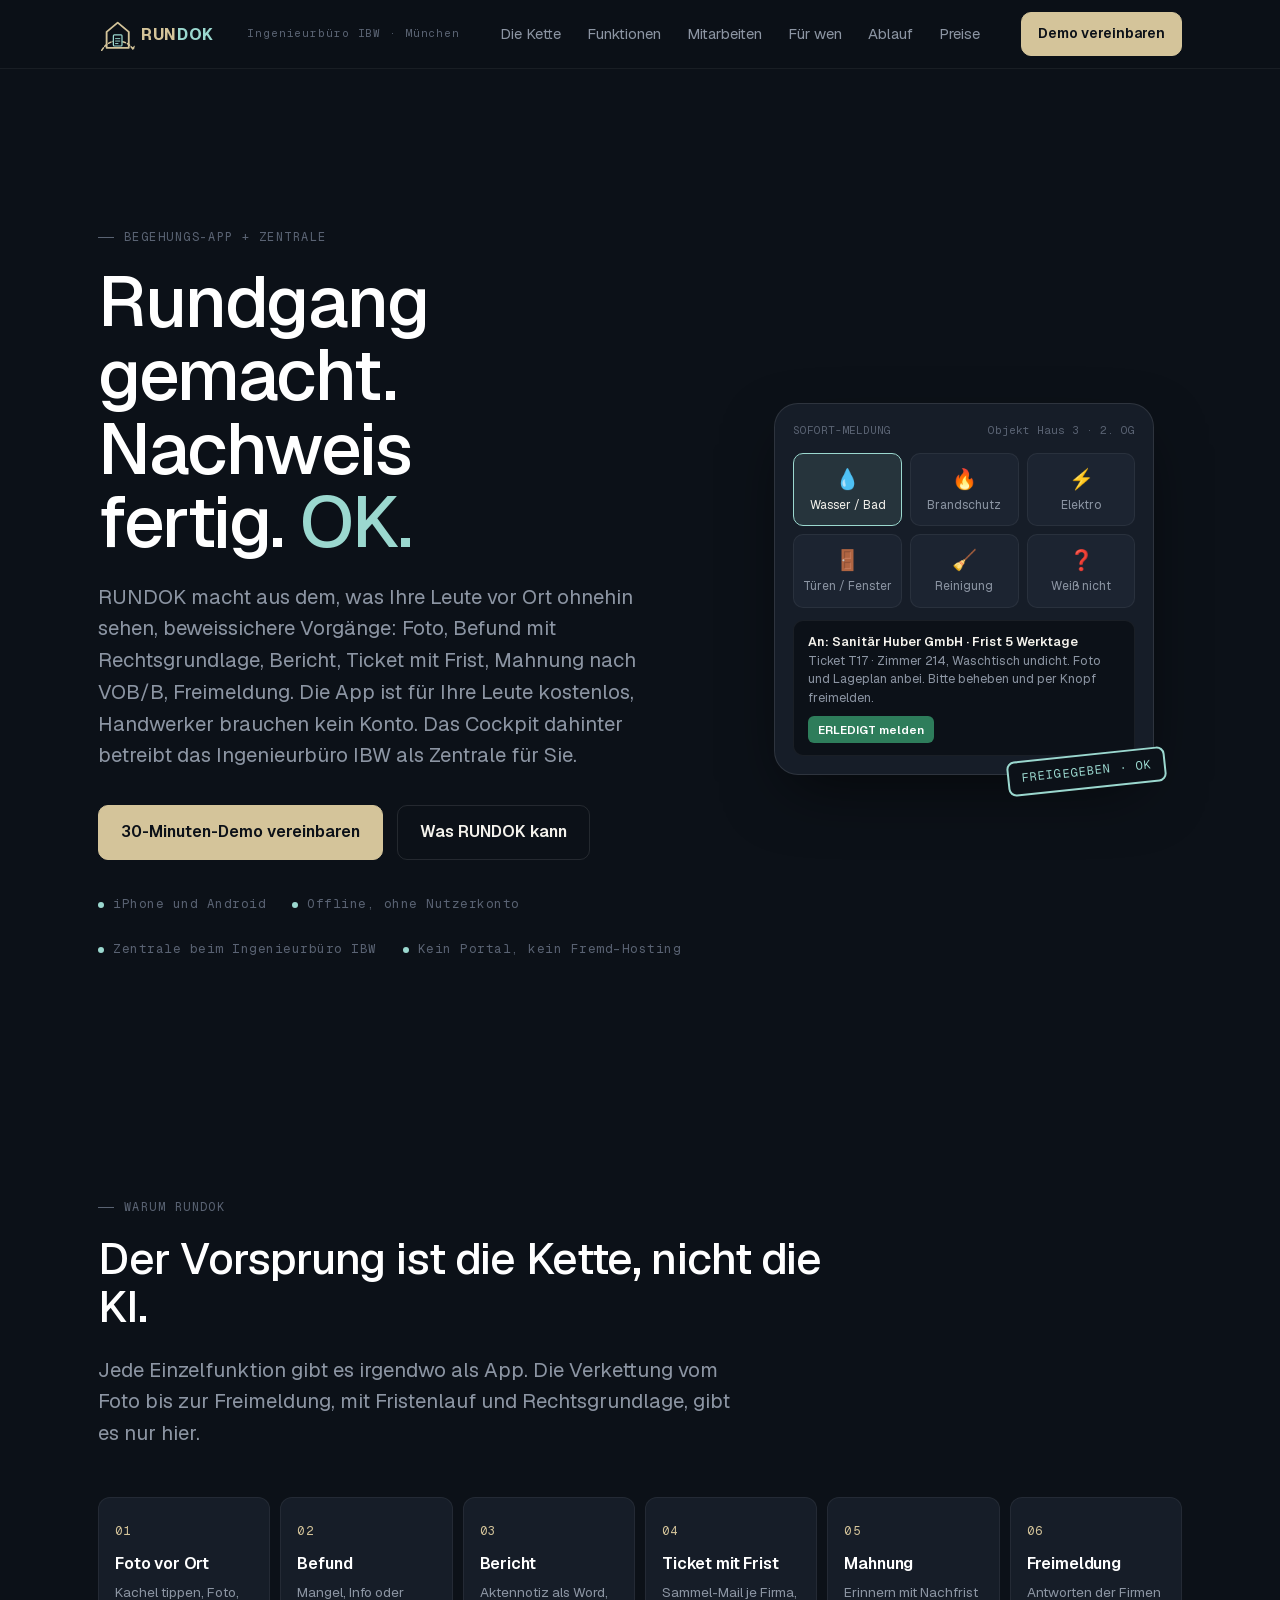
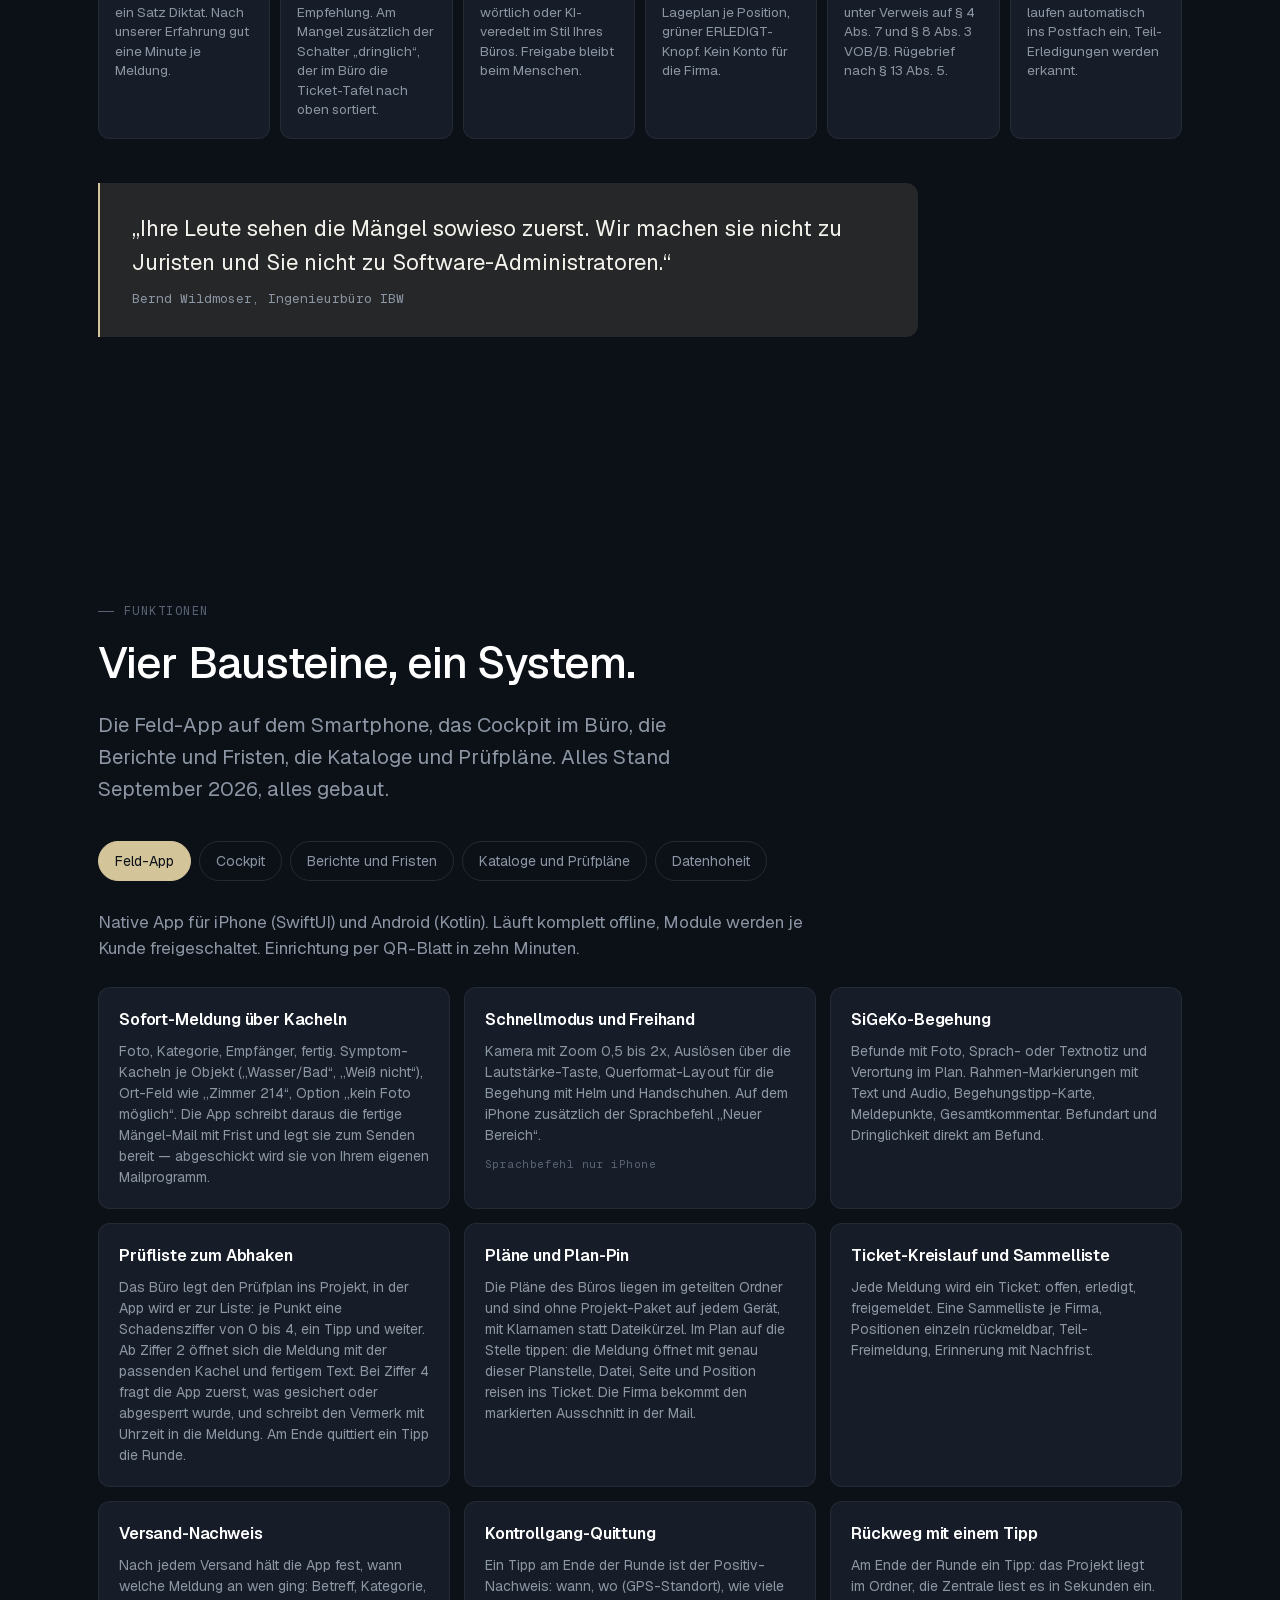
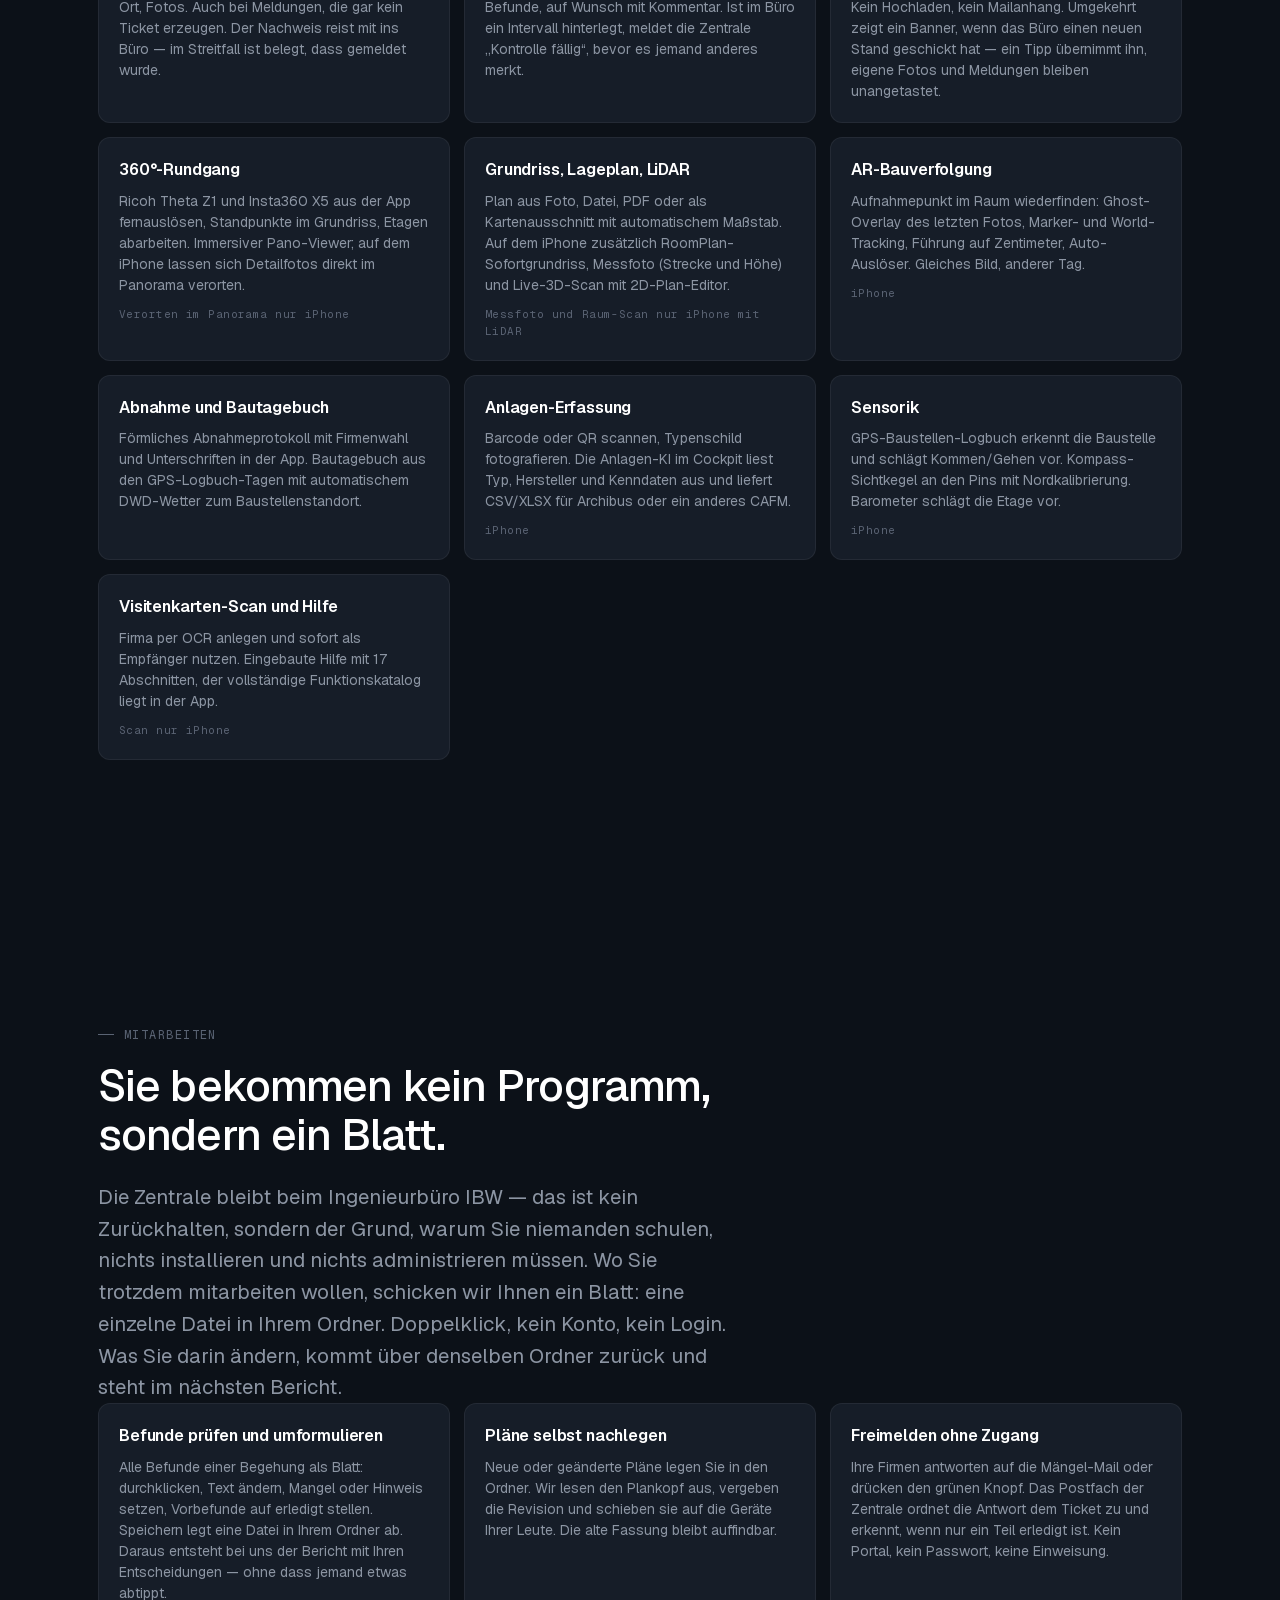
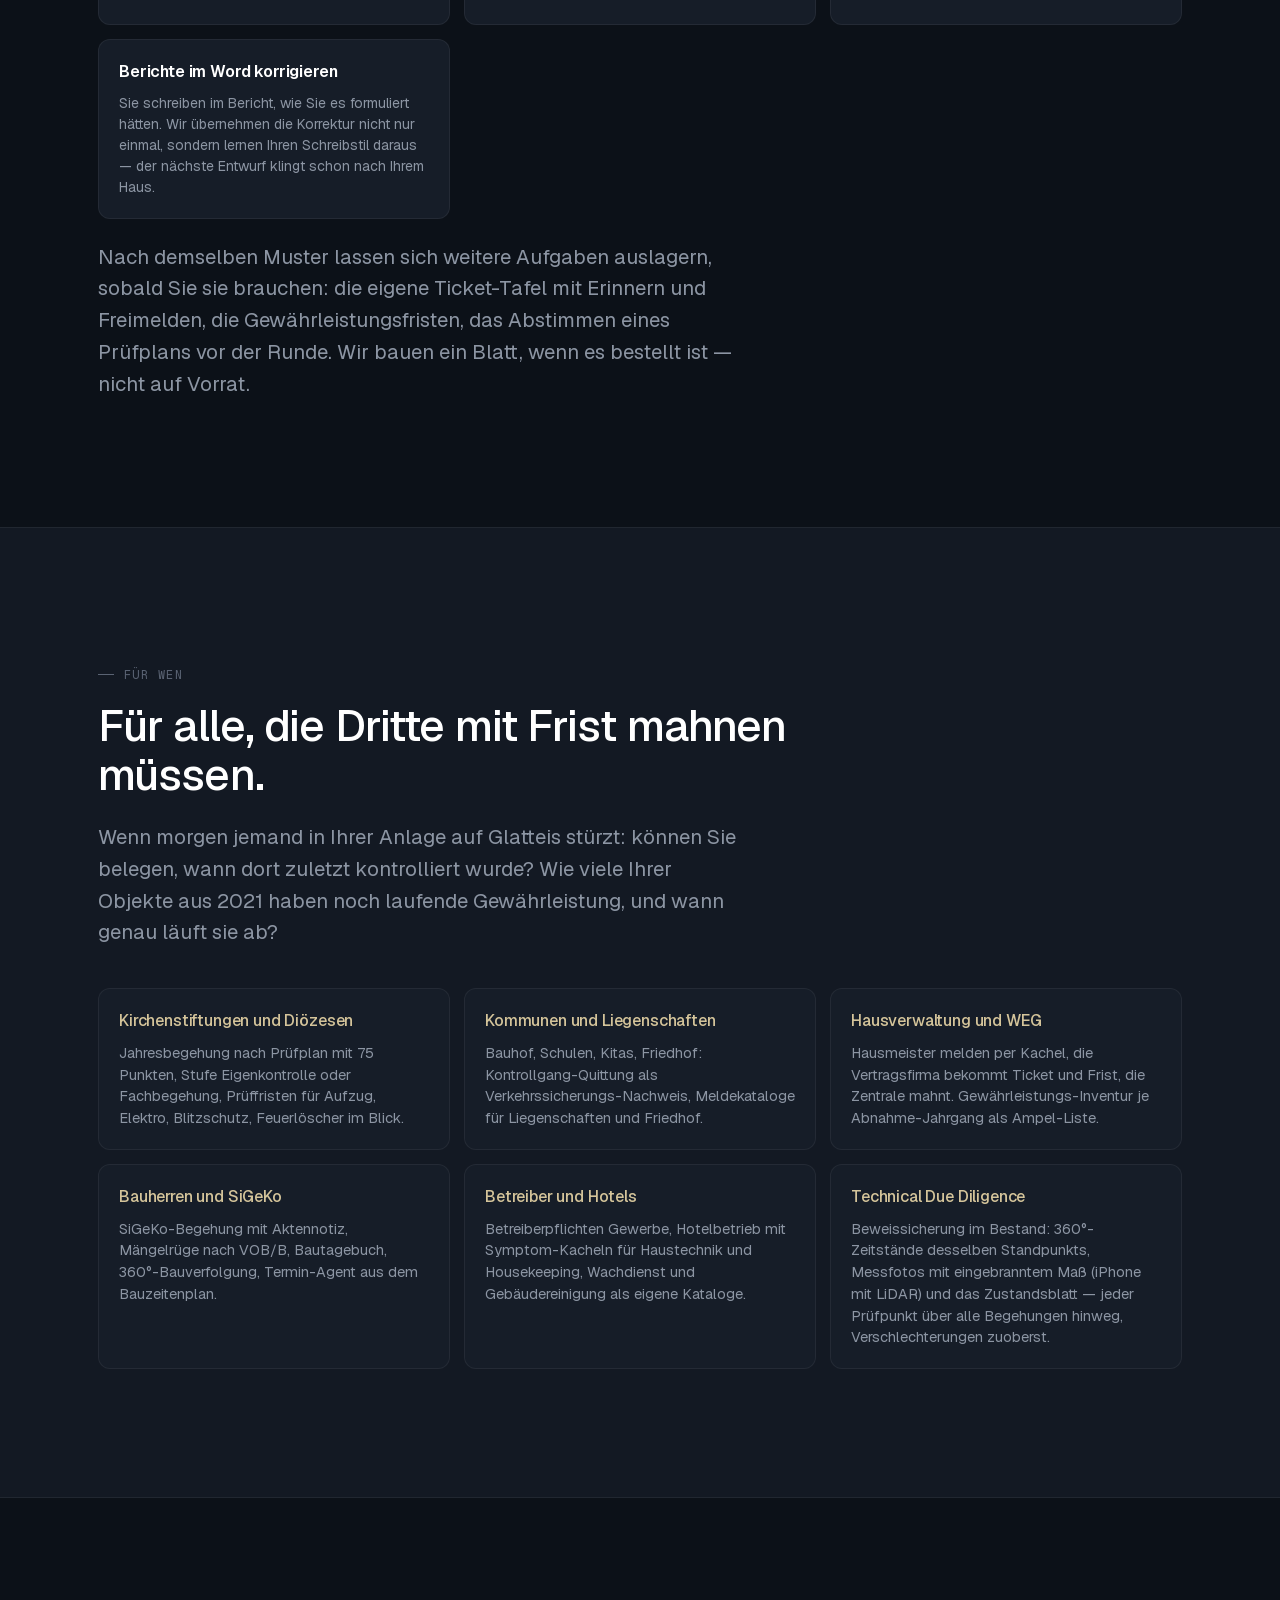
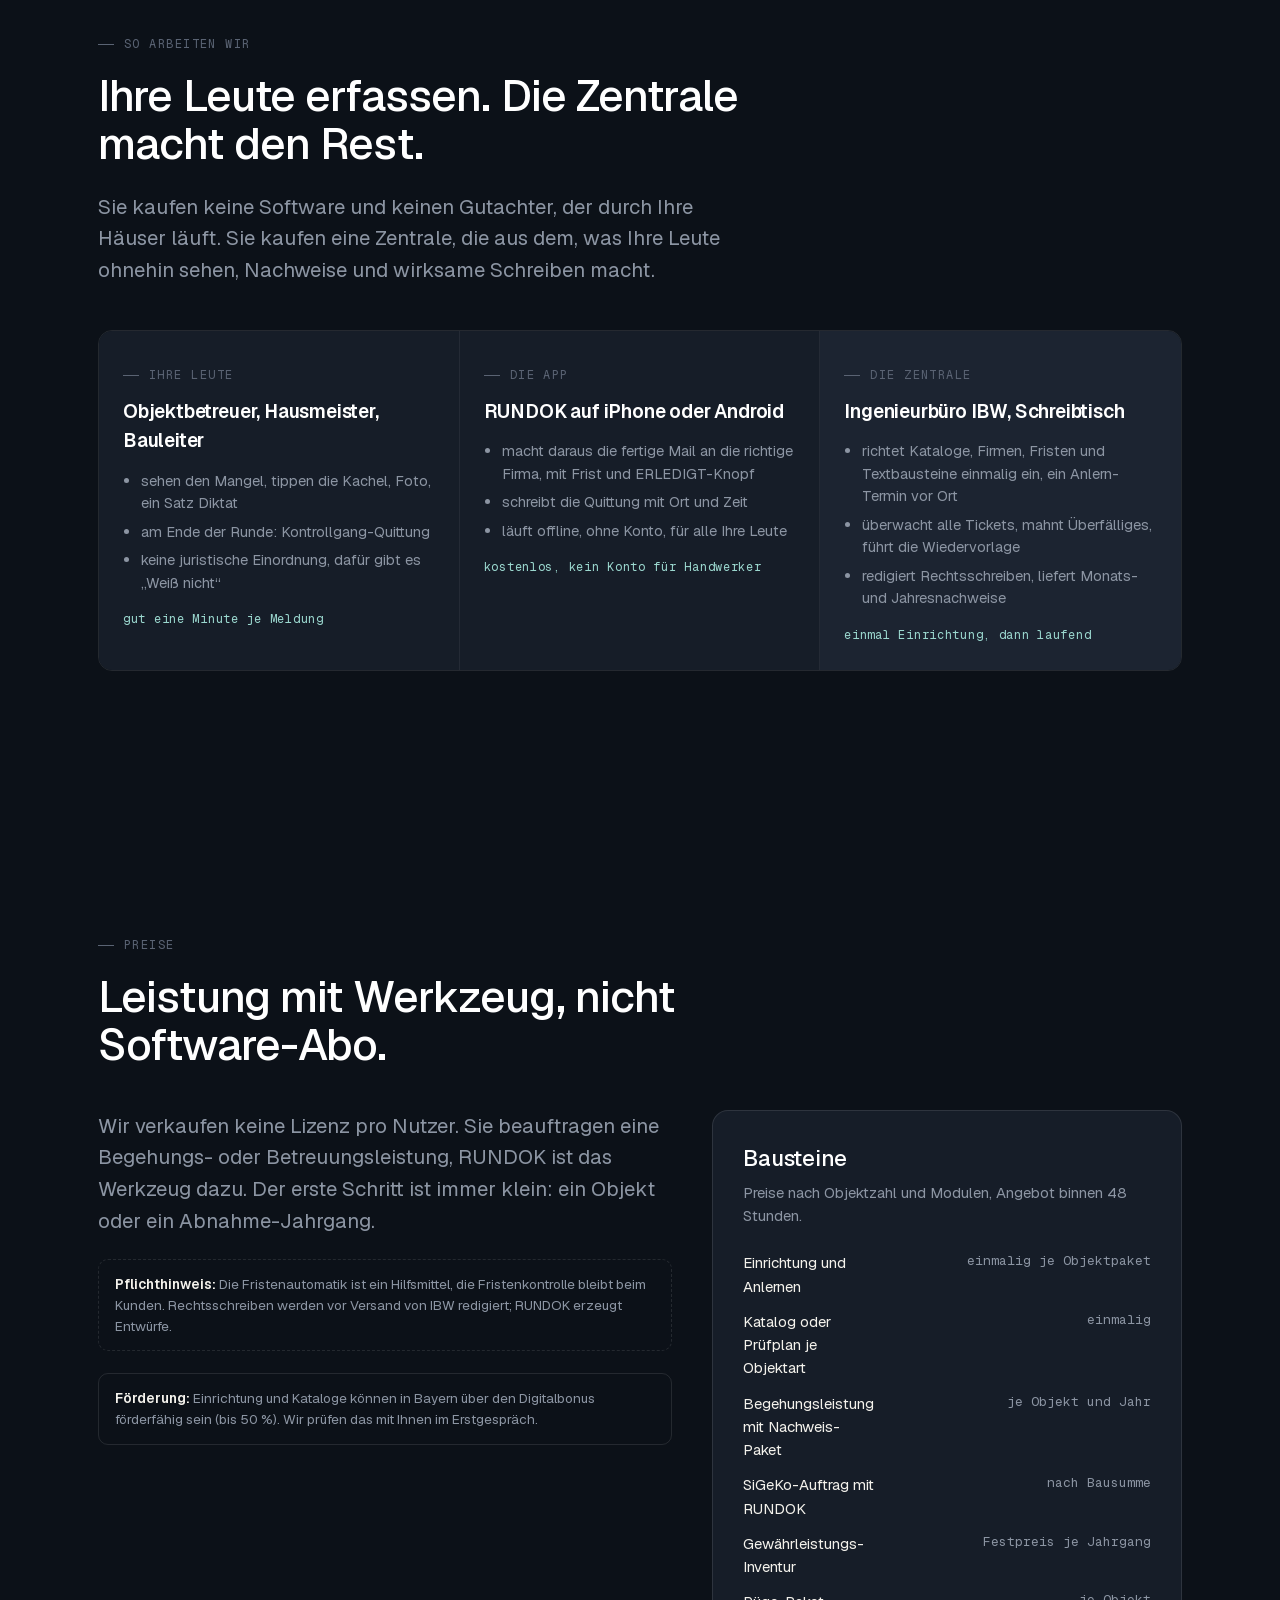
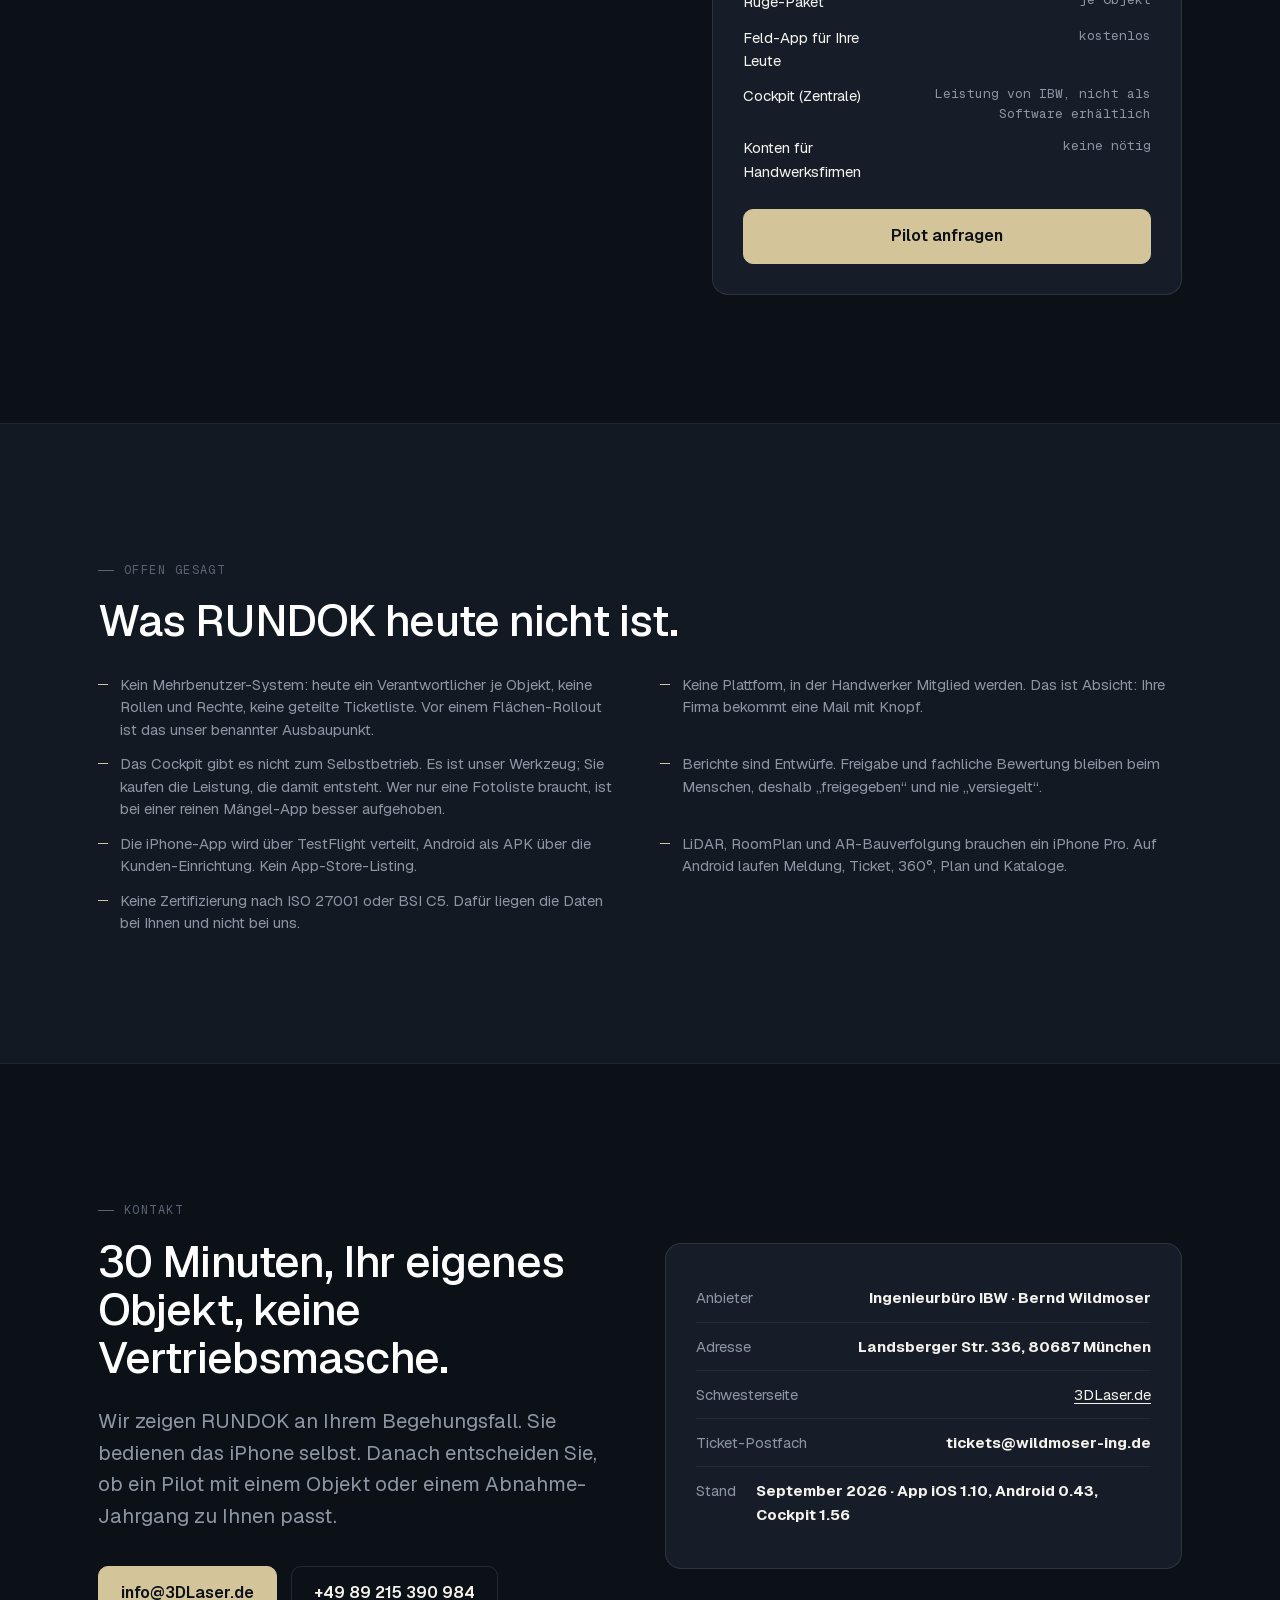
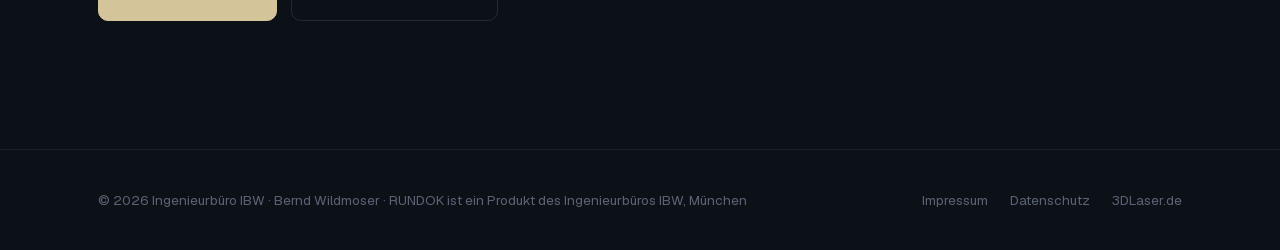
==== commit 947dc7a8: "Zwei Praezisierungen: Zeitangabe als Erfahrungswert, Mail wird bereitgelegt statt versendet "60 bis " ====
--- a/index.html
+++ b/index.html
@@ -223,7 +223,7 @@
     <h2>Der Vorsprung ist die Kette, nicht die KI.</h2>
     <p class="lead">Jede Einzelfunktion gibt es irgendwo als App. Die Verkettung vom Foto bis zur Freimeldung, mit Fristenlauf und Rechtsgrundlage, gibt es nur hier.</p>
     <div class="chain">
-      <div class="step"><h3>Foto vor Ort</h3><p>Kachel tippen, Foto, ein Satz Diktat. 60 bis 90 Sekunden je Meldung.</p></div>
+      <div class="step"><h3>Foto vor Ort</h3><p>Kachel tippen, Foto, ein Satz Diktat. Nach unserer Erfahrung gut eine Minute je Meldung.</p></div>
       <div class="step"><h3>Befund</h3><p>Mangel, Info oder Empfehlung. Am Mangel zusätzlich der Schalter „dringlich“, der im Büro die Ticket-Tafel nach oben sortiert.</p></div>
       <div class="step"><h3>Bericht</h3><p>Aktennotiz als Word, wörtlich oder KI-veredelt im Stil Ihres Büros. Freigabe bleibt beim Menschen.</p></div>
       <div class="step"><h3>Ticket mit Frist</h3><p>Sammel-Mail je Firma, Lageplan je Position, grüner ERLEDIGT-Knopf. Kein Konto für die Firma.</p></div>
@@ -251,7 +251,7 @@
     <div class="panel active" id="tab-app">
       <p class="intro">Native App für iPhone (SwiftUI) und Android (Kotlin). Läuft komplett offline, Module werden je Kunde freigeschaltet. Einrichtung per QR-Blatt in zehn Minuten.</p>
       <div class="fgrid">
-        <div class="f"><h3>Sofort-Meldung über Kacheln</h3><p>Foto, Kategorie, Empfänger, fertig. Symptom-Kacheln je Objekt („Wasser/Bad“, „Weiß nicht“), Ort-Feld wie „Zimmer 214“, Option „kein Foto möglich“. Die App schreibt daraus die fertige Mängel-Mail mit Frist.</p></div>
+        <div class="f"><h3>Sofort-Meldung über Kacheln</h3><p>Foto, Kategorie, Empfänger, fertig. Symptom-Kacheln je Objekt („Wasser/Bad“, „Weiß nicht“), Ort-Feld wie „Zimmer 214“, Option „kein Foto möglich“. Die App schreibt daraus die fertige Mängel-Mail mit Frist und legt sie zum Senden bereit — abgeschickt wird sie von Ihrem eigenen Mailprogramm.</p></div>
         <div class="f"><h3>Schnellmodus und Freihand</h3><p>Kamera mit Zoom 0,5 bis 2x, Auslösen über die Lautstärke-Taste, Querformat-Layout für die Begehung mit Helm und Handschuhen. Auf dem iPhone zusätzlich der Sprachbefehl „Neuer Bereich“.</p><div class="note">Sprachbefehl nur iPhone</div></div>
         <div class="f"><h3>SiGeKo-Begehung</h3><p>Befunde mit Foto, Sprach- oder Textnotiz und Verortung im Plan. Rahmen-Markierungen mit Text und Audio, Begehungstipp-Karte, Meldepunkte, Gesamtkommentar. Befundart und Dringlichkeit direkt am Befund.</p></div>
         <div class="f"><h3>Prüfliste zum Abhaken</h3><p>Das Büro legt den Prüfplan ins Projekt, in der App wird er zur Liste: je Punkt eine Schadensziffer von 0 bis 4, ein Tipp und weiter. Ab Ziffer 2 öffnet sich die Meldung mit der passenden Kachel und fertigem Text. Bei Ziffer 4 fragt die App zuerst, was gesichert oder abgesperrt wurde, und schreibt den Vermerk mit Uhrzeit in die Meldung. Am Ende quittiert ein Tipp die Runde.</p></div>
@@ -390,7 +390,7 @@
           <li>am Ende der Runde: Kontrollgang-Quittung</li>
           <li>keine juristische Einordnung, dafür gibt es „Weiß nicht“</li>
         </ul>
-        <div class="time">60 bis 90 Sekunden je Meldung</div>
+        <div class="time">gut eine Minute je Meldung</div>
       </div>
       <div class="role">
         <div class="eyebrow">Die App</div>
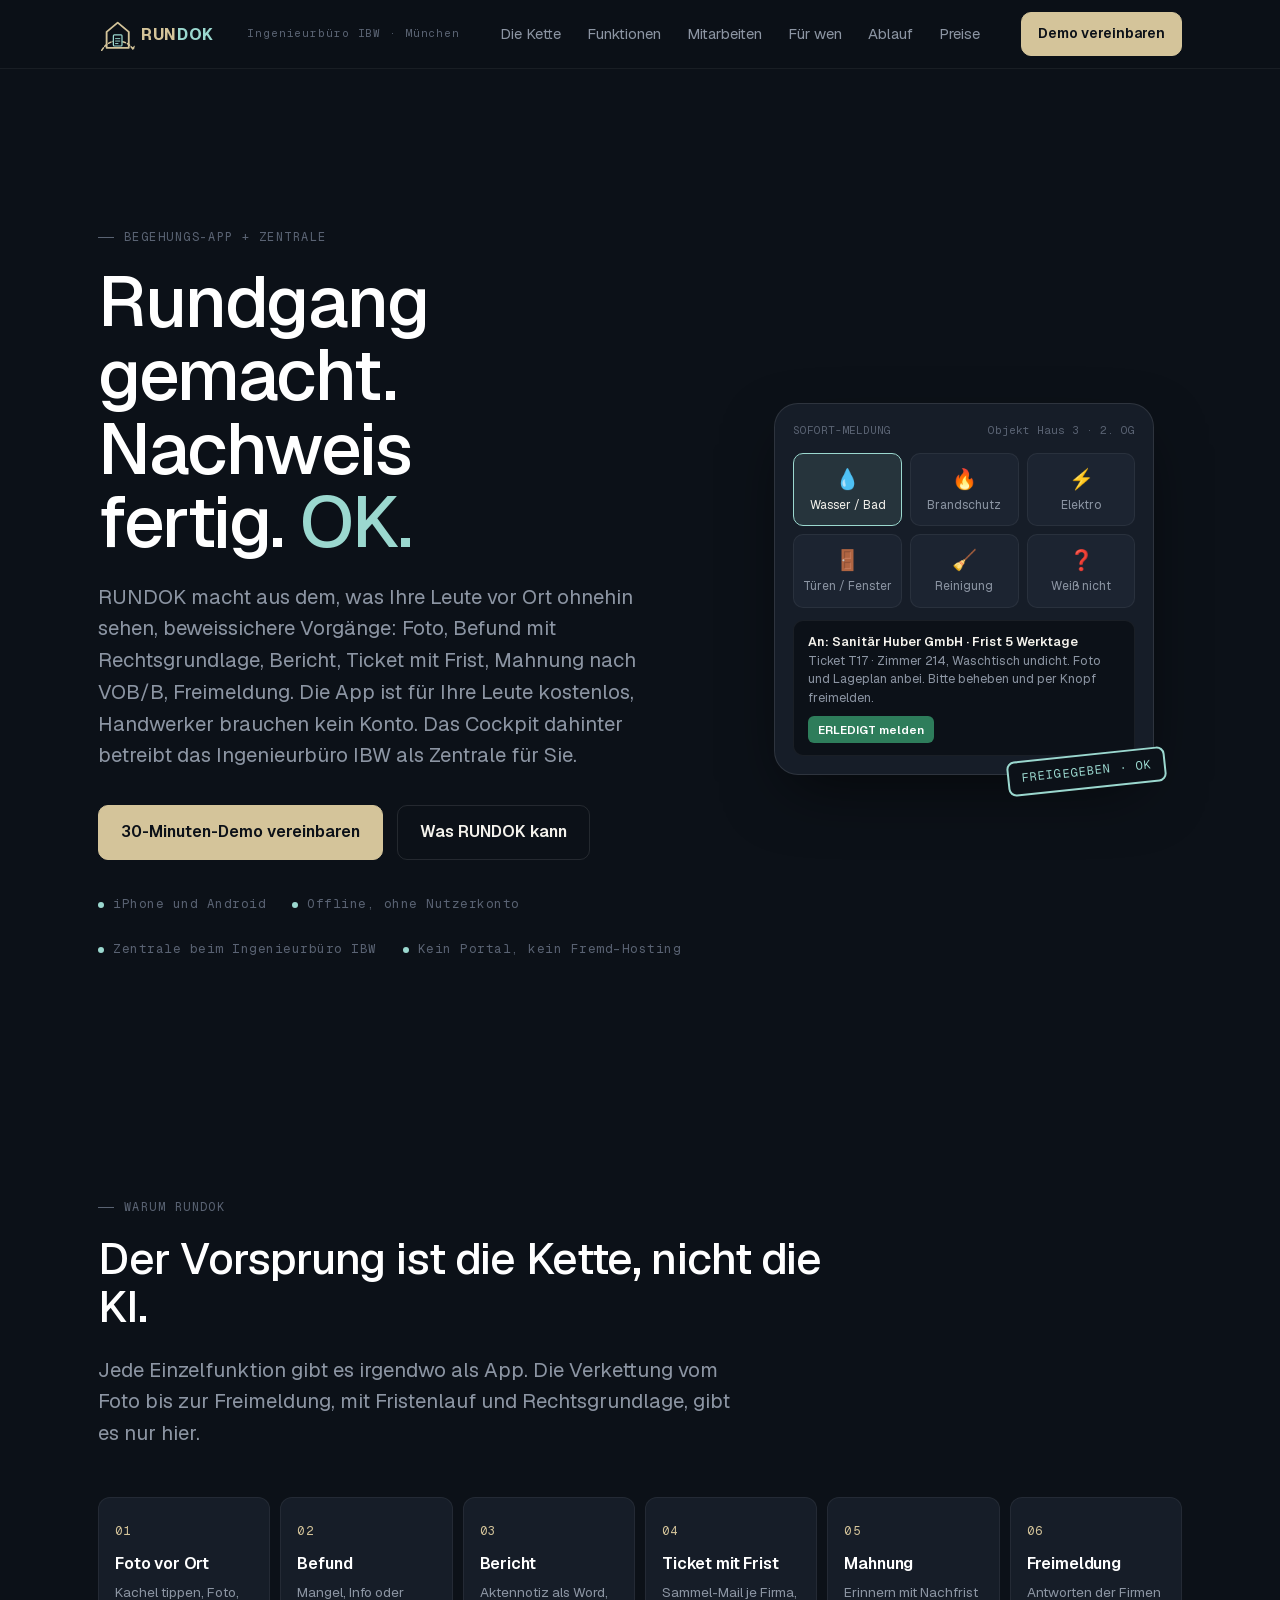
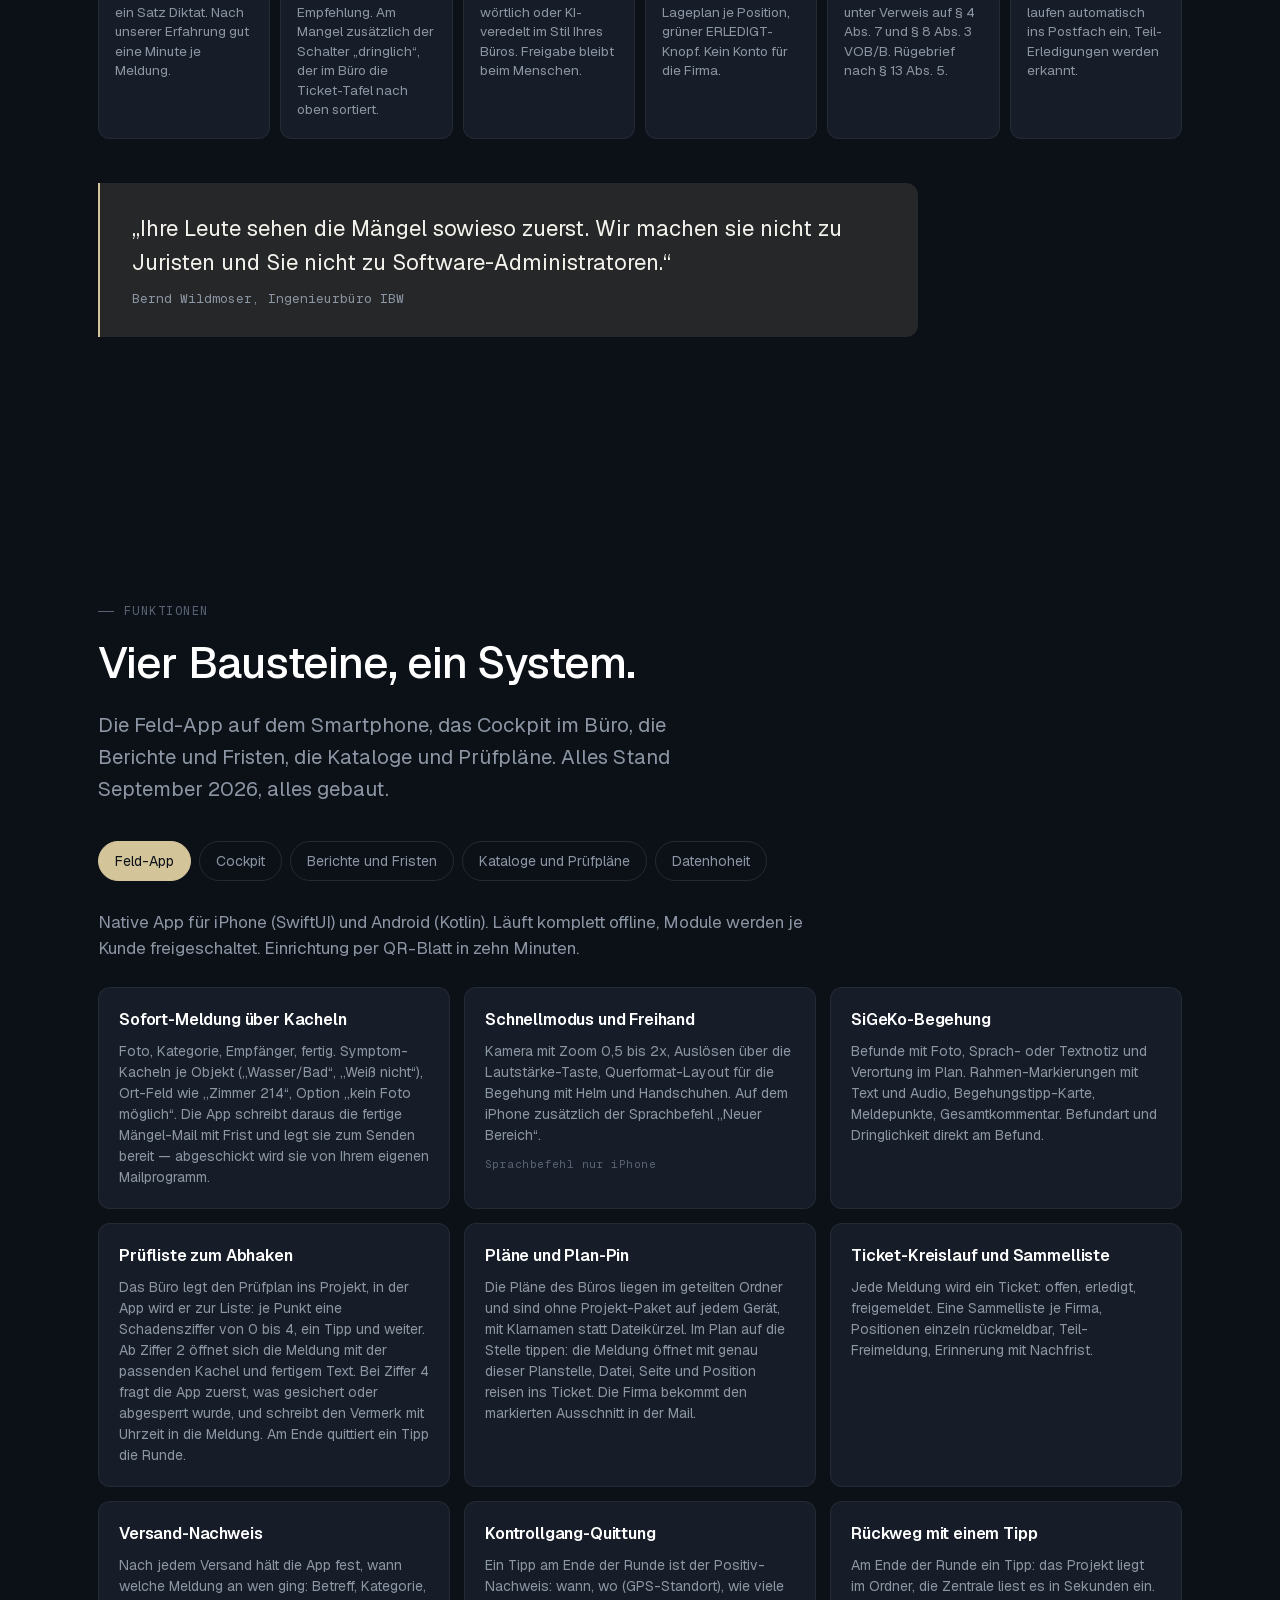
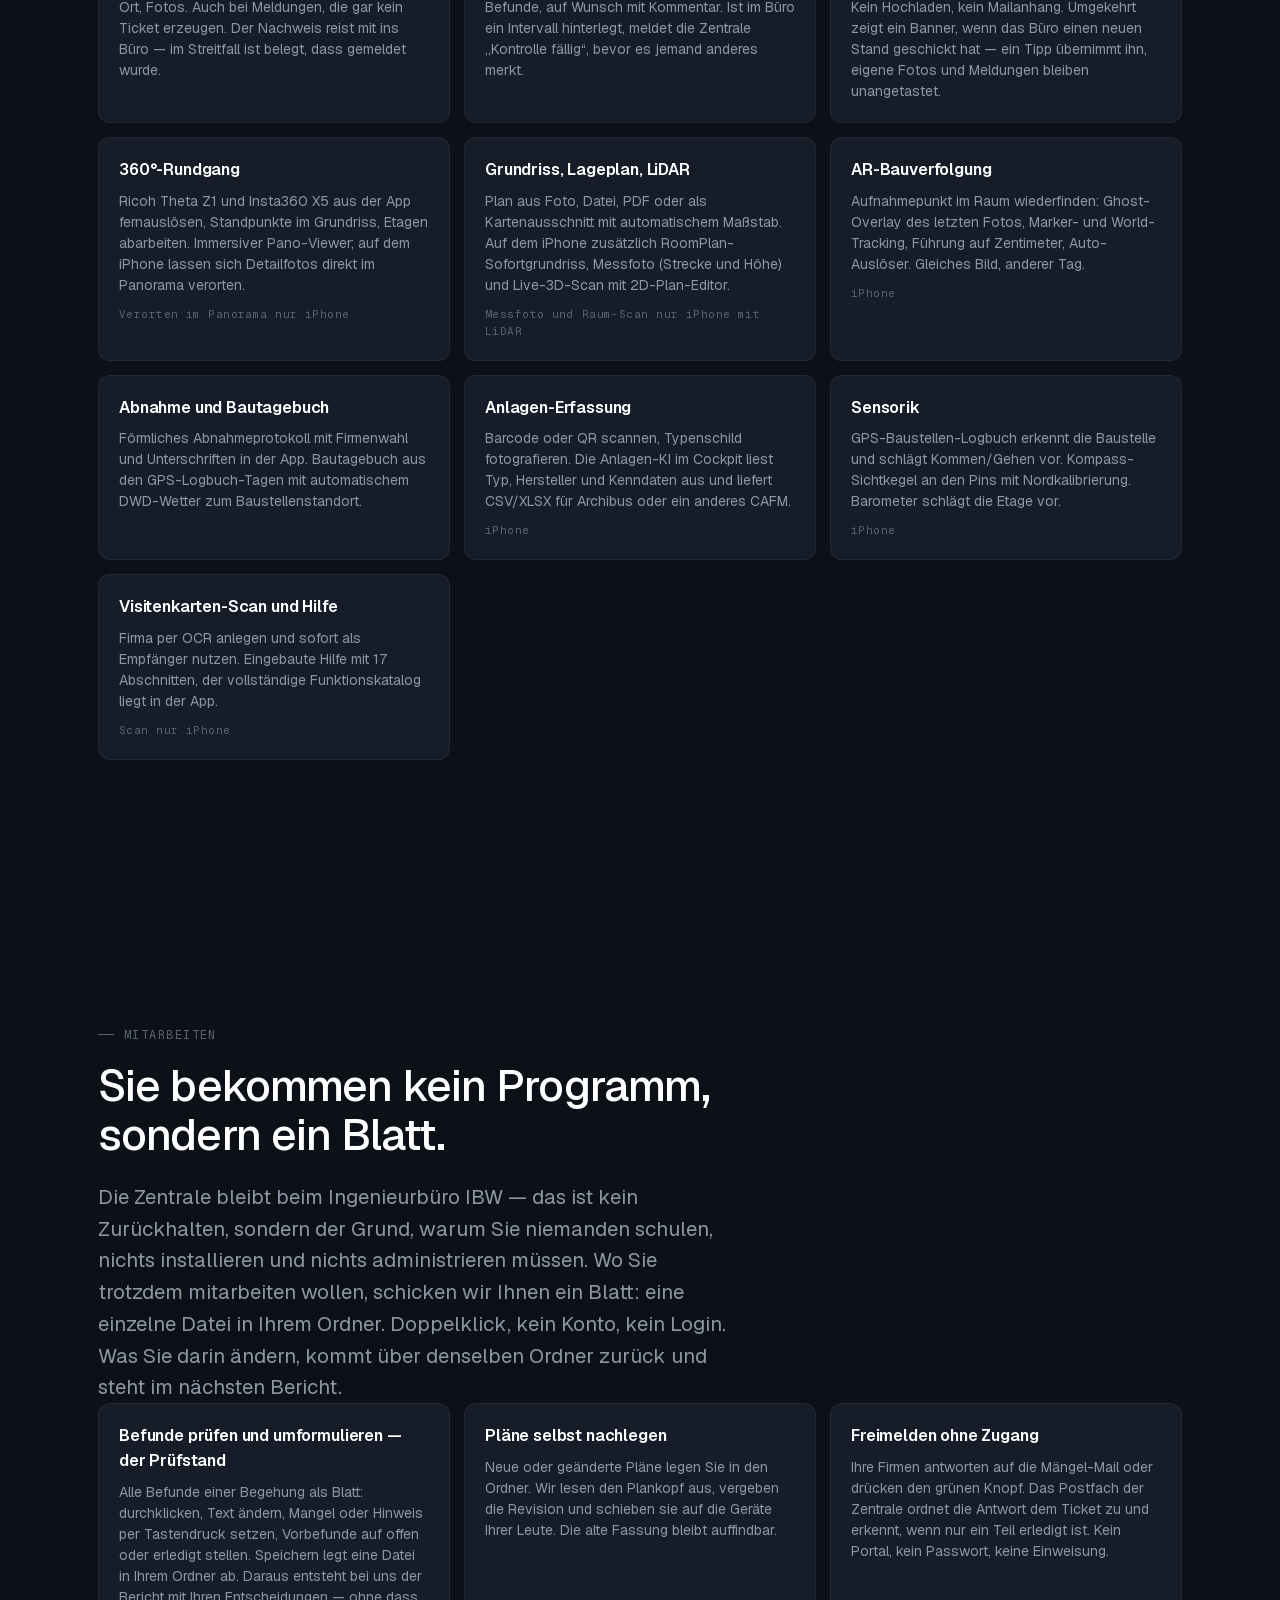
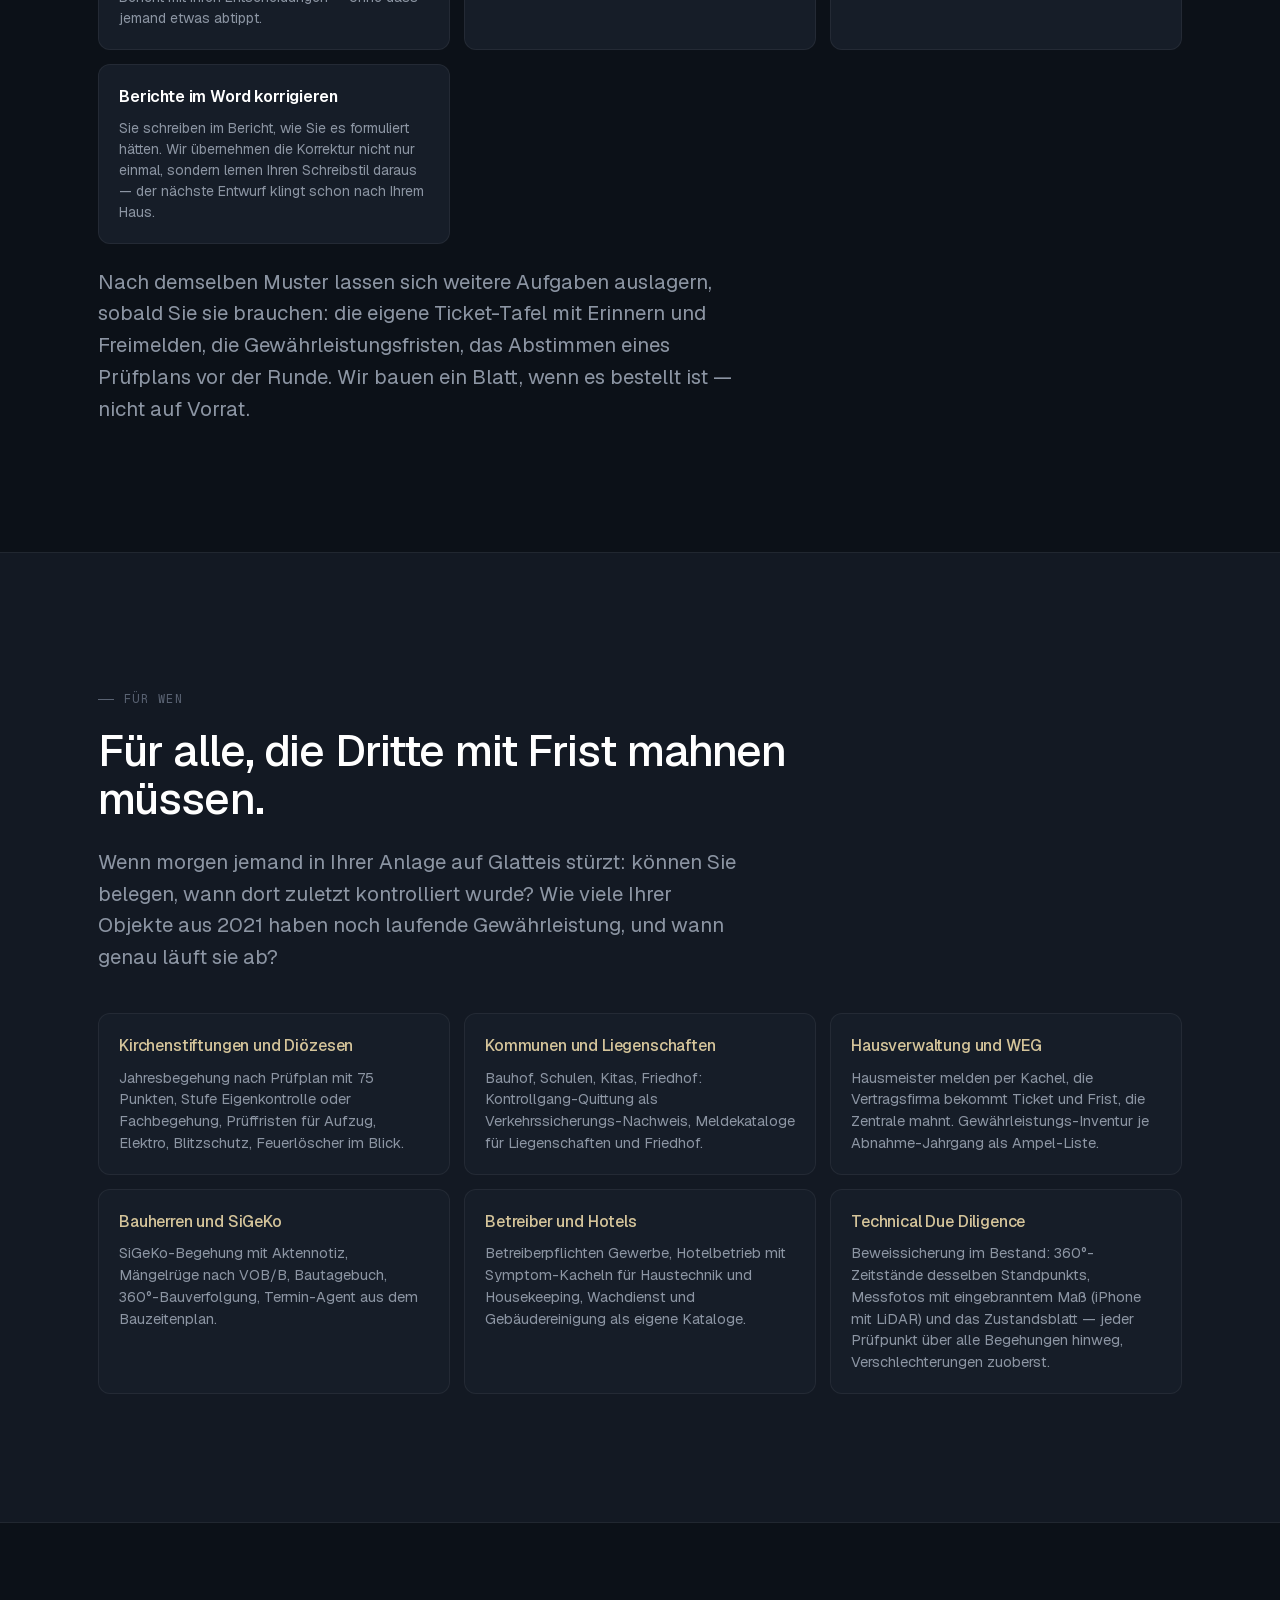
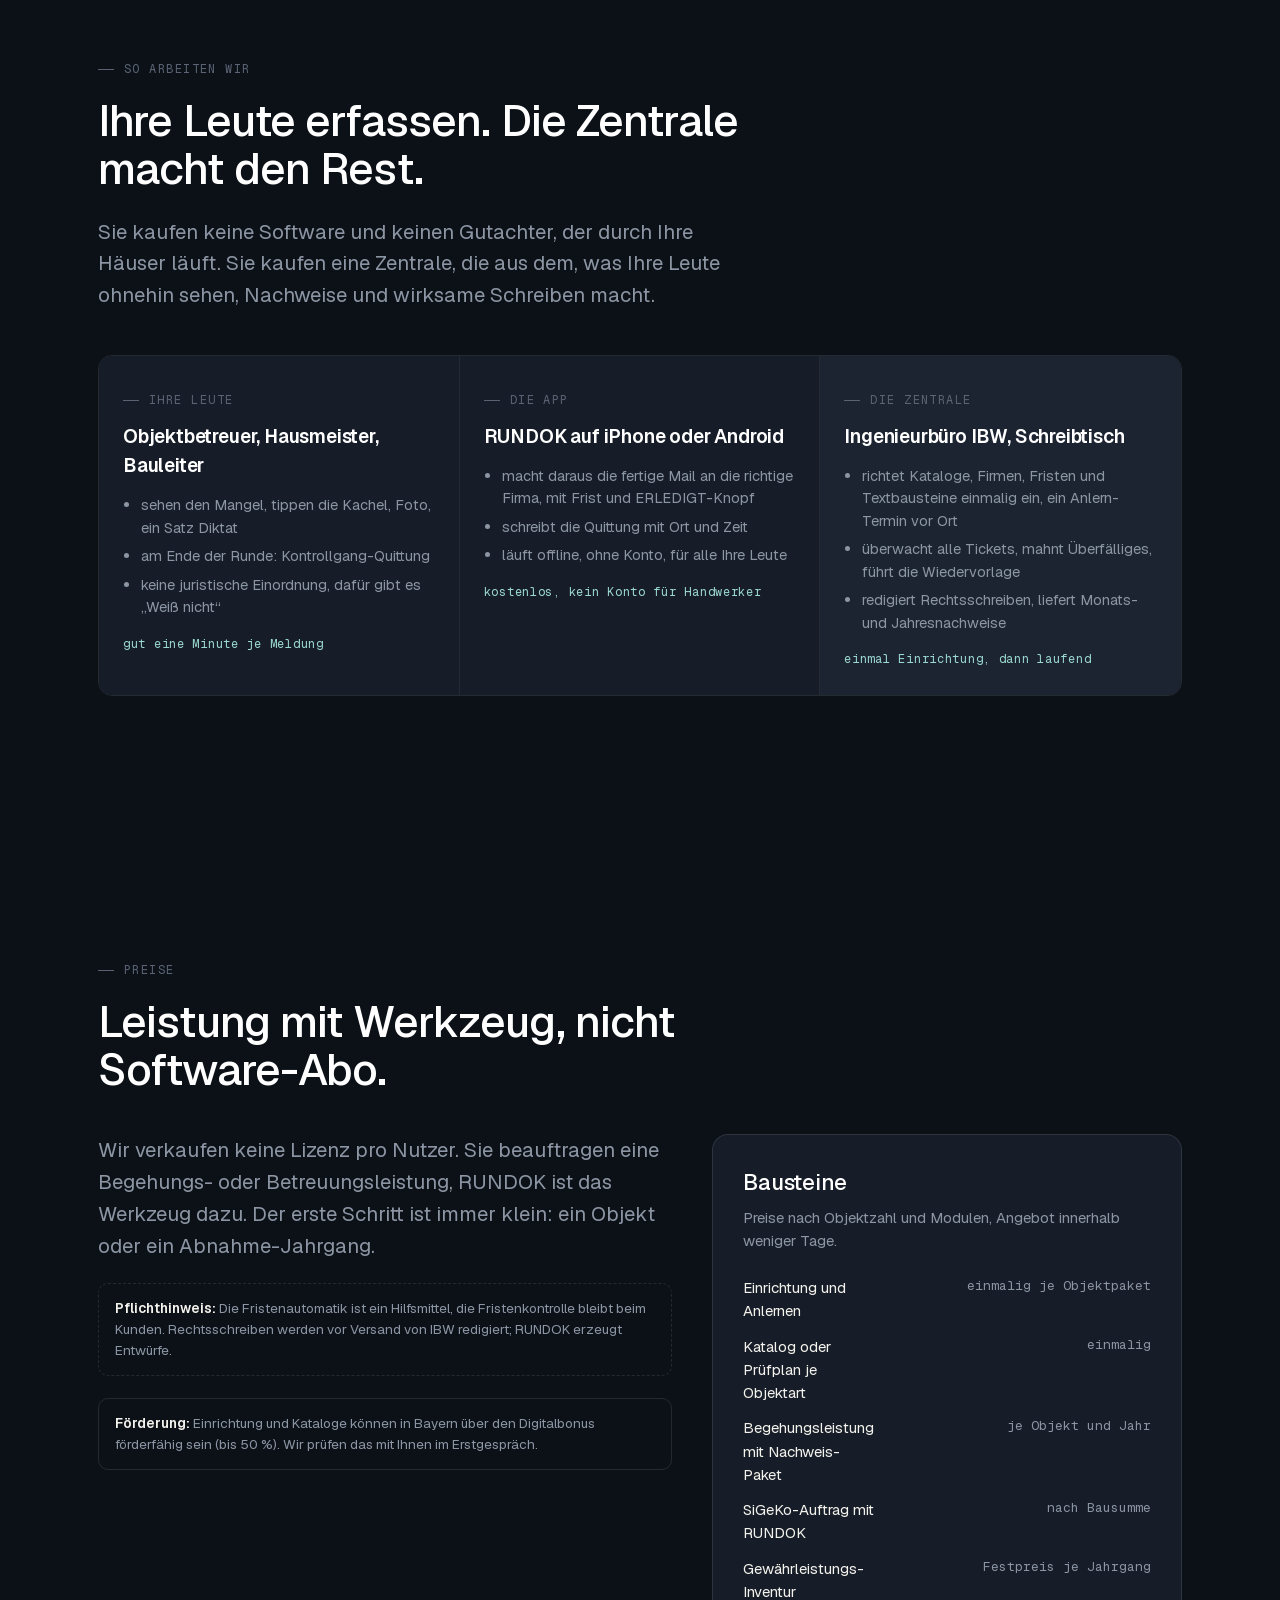
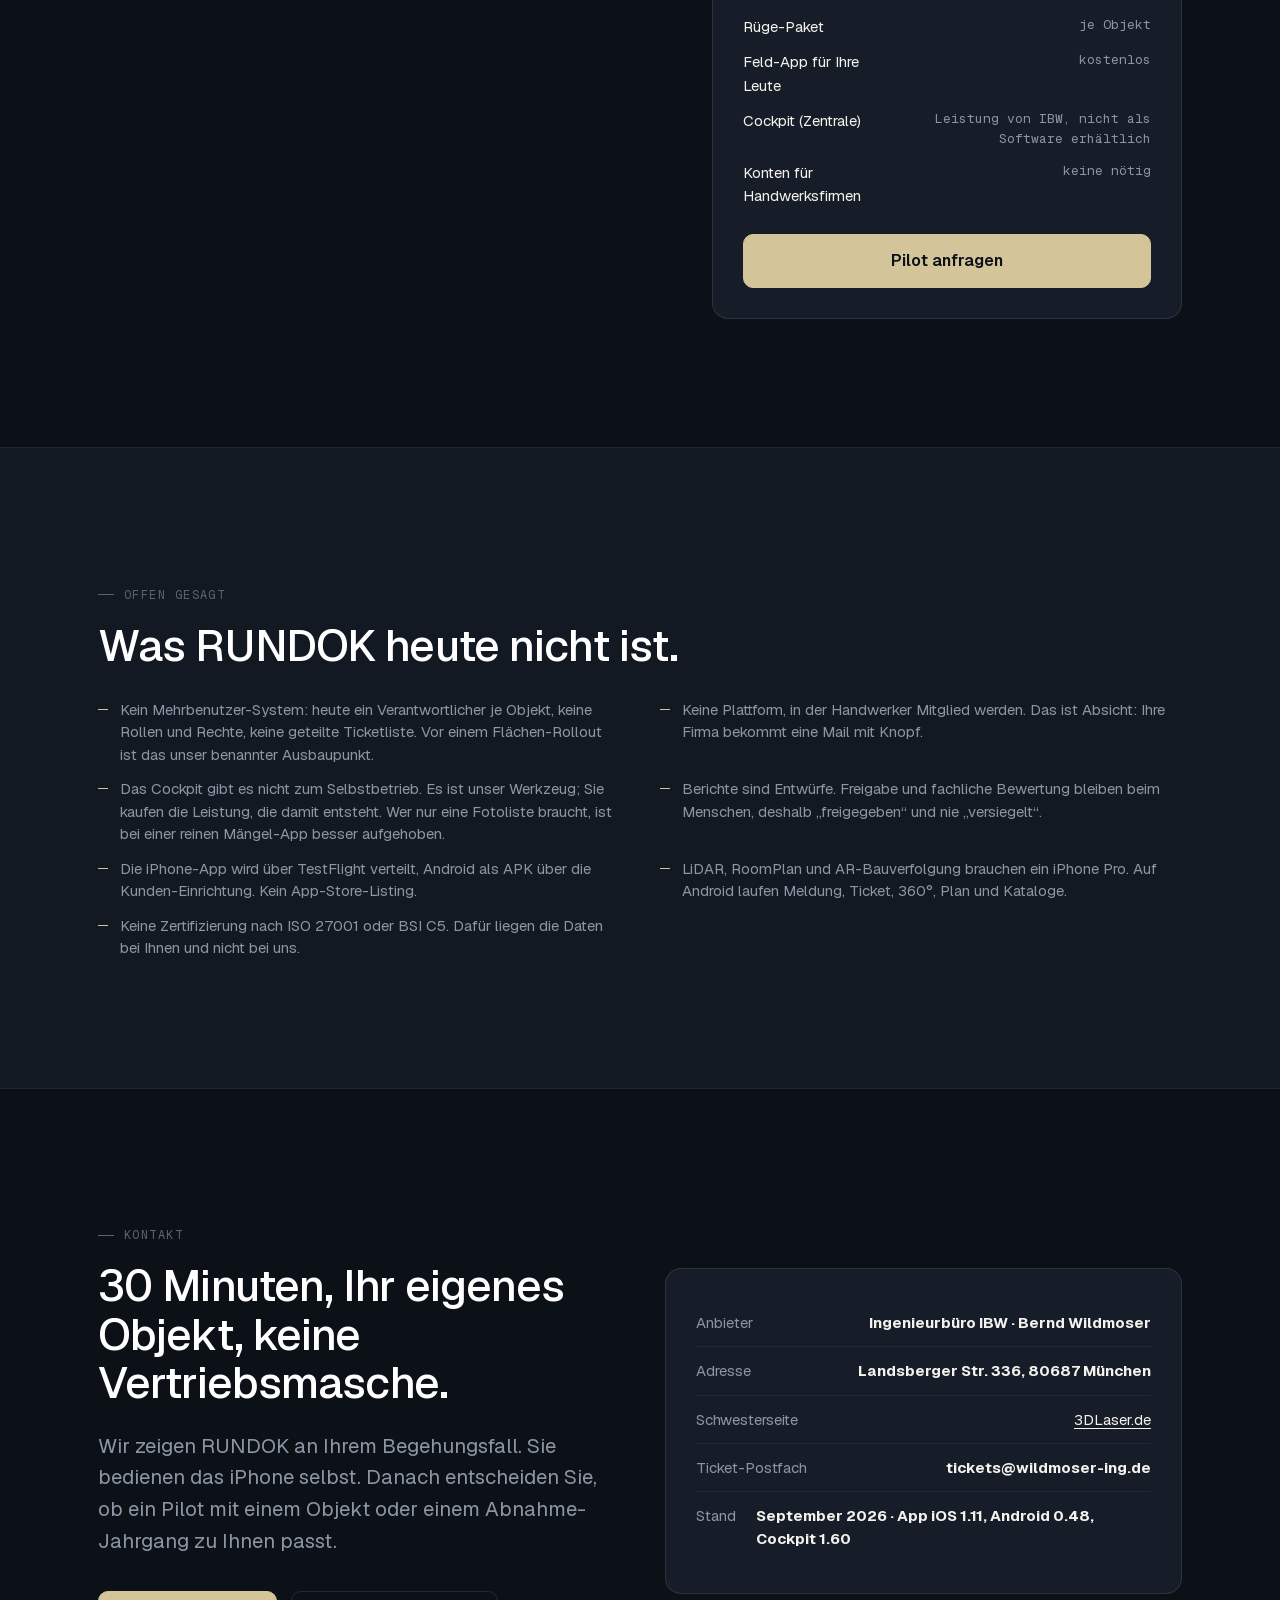
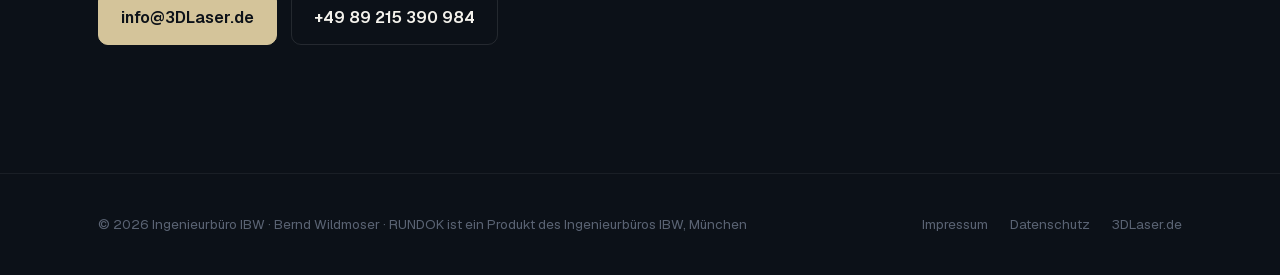
==== commit 7b37fb14: "Pruefstand-Kachel in den Abschnitt Mitarbeiten, Angebotsfrist entschaerft - Reiter "Cockpit": Kachel" ====
--- a/index.html
+++ b/index.html
@@ -278,7 +278,6 @@
         <div class="f"><h3>Grundriss und Messen</h3><p>Standpunkte und Pins auf dem Plan, Etagen, Georeferenzierung über zwei Passpunkte, Strecken und Flächen messen, Plan tauschen mit Übernahme aller Punkte. Lageplan aus OpenStreetMap mit automatischem Maßstab.</p></div>
         <div class="f"><h3>Zeitstände vergleichen</h3><p>360°-Panoramen zweier Termine gekoppelt nebeneinander, manuell oder automatisch ausgerichtet. Der Veränderungsbericht beschreibt, was sich zwischen A und B getan hat.</p></div>
         <div class="f"><h3>Zustandsblatt über die Jahre</h3><p>Jeder Prüfpunkt bekommt je Begehung eine Ziffer von 0 bis 4. Das Zustandsblatt stellt alle Punkte allen Runden gegenüber, farbig nach VDI 6200. Was sich seit der letzten Runde verschlechtert hat, steht oben. So sieht man nach drei Jahren, welcher Riss gewandert ist und welcher nicht.</p></div>
-        <div class="f"><h3>Prüfstand</h3><p>Befunde durchklicken, umformulieren, Befundart per Tastendruck setzen, Vorbefunde auf offen oder behoben. Der Rücklauf fließt direkt in den Bericht.</p></div>
         <div class="f"><h3>Ticket-Tafel und Postfach-Wächter</h3><p>Sammelkorb je Firma, Sammel-Mail mit Fristabfrage und Lageplan je Position. Der Wächter liest das Ticket-Postfach minütlich, ordnet Antworten zu, erkennt Teil-Erledigungen und parkt Unbekanntes.</p></div>
         <div class="f"><h3>Gewährleistungstafel</h3><p>Ampel über alle Objekte mit zwei Fristebenen (Nachunternehmer nach VOB, Erwerber nach BGB) und Warnung „Regresslücke“, wenn die eine Frist vor der anderen abläuft.</p></div>
         <div class="f"><h3>Termin-Agent</h3><p>Terminplan als .mpp importieren, Stichtag setzen. Daraus entstehen Prüf-Aufträge mit Frist, die mit dem Projekt auf die Geräte Ihrer Leute wandern: „überprüfen und melden“, ein Tipp, und die Meldung ist unterwegs. Die Übersicht bekommen Sie als PDF oder Mail.</p></div>
@@ -288,6 +287,7 @@
         <div class="f"><h3>Betrieb durch IBW</h3><p>Einrichtung, Pflege der Kataloge, Überwachung der Tickets und Freigabe der Berichte laufen bei uns. Sie brauchen weder Server noch Administrator, nur die App auf den Geräten Ihrer Leute.</p></div>
         <div class="f"><h3>Kontakte und Stammliste</h3><p>Firmen mit E-Mail je Objekt, Kundenstammdaten aus CSV oder von einer abfotografierten Liste. Alles liegt als Klartext-Datei bei uns und geht jederzeit als Export an Sie. Beim Auslesen eines Fotos läuft eine Texterkennung über einen externen KI-Dienst — wer das nicht will, gibt die Liste als CSV.</p></div>
       </div>
+      <p class="intro" style="margin-top:22px">Wo Sie mitreden wollen, geben wir die Zentrale nicht her, sondern erzeugen hier ein Blatt für Ihren Ordner: Befunde prüfen, Pläne nachlegen, freimelden, Berichte korrigieren. Wie das abläuft, steht unter <a href="#mitarbeiten">Mitarbeiten</a>.</p>
     </div>
 
     <div class="panel" id="tab-berichte">
@@ -351,7 +351,7 @@
     <h2>Sie bekommen kein Programm, sondern ein Blatt.</h2>
     <p class="lead">Die Zentrale bleibt beim Ingenieurbüro IBW — das ist kein Zurückhalten, sondern der Grund, warum Sie niemanden schulen, nichts installieren und nichts administrieren müssen. Wo Sie trotzdem mitarbeiten wollen, schicken wir Ihnen ein Blatt: eine einzelne Datei in Ihrem Ordner. Doppelklick, kein Konto, kein Login. Was Sie darin ändern, kommt über denselben Ordner zurück und steht im nächsten Bericht.</p>
     <div class="fgrid">
-      <div class="f"><h3>Befunde prüfen und umformulieren</h3><p>Alle Befunde einer Begehung als Blatt: durchklicken, Text ändern, Mangel oder Hinweis setzen, Vorbefunde auf erledigt stellen. Speichern legt eine Datei in Ihrem Ordner ab. Daraus entsteht bei uns der Bericht mit Ihren Entscheidungen — ohne dass jemand etwas abtippt.</p></div>
+      <div class="f"><h3>Befunde prüfen und umformulieren — der Prüfstand</h3><p>Alle Befunde einer Begehung als Blatt: durchklicken, Text ändern, Mangel oder Hinweis per Tastendruck setzen, Vorbefunde auf offen oder erledigt stellen. Speichern legt eine Datei in Ihrem Ordner ab. Daraus entsteht bei uns der Bericht mit Ihren Entscheidungen — ohne dass jemand etwas abtippt.</p></div>
       <div class="f"><h3>Pläne selbst nachlegen</h3><p>Neue oder geänderte Pläne legen Sie in den Ordner. Wir lesen den Plankopf aus, vergeben die Revision und schieben sie auf die Geräte Ihrer Leute. Die alte Fassung bleibt auffindbar.</p></div>
       <div class="f"><h3>Freimelden ohne Zugang</h3><p>Ihre Firmen antworten auf die Mängel-Mail oder drücken den grünen Knopf. Das Postfach der Zentrale ordnet die Antwort dem Ticket zu und erkennt, wenn nur ein Teil erledigt ist. Kein Portal, kein Passwort, keine Einweisung.</p></div>
       <div class="f"><h3>Berichte im Word korrigieren</h3><p>Sie schreiben im Bericht, wie Sie es formuliert hätten. Wir übernehmen die Korrektur nicht nur einmal, sondern lernen Ihren Schreibstil daraus — der nächste Entwurf klingt schon nach Ihrem Haus.</p></div>
@@ -428,7 +428,7 @@
       </div>
       <div class="price-card">
         <h3>Bausteine</h3>
-        <p class="sub">Preise nach Objektzahl und Modulen, Angebot binnen 48 Stunden.</p>
+        <p class="sub">Preise nach Objektzahl und Modulen, Angebot innerhalb weniger Tage.</p>
         <dl>
           <dt>Einrichtung und Anlernen</dt><dd>einmalig je Objektpaket</dd>
           <dt>Katalog oder Prüfplan je Objektart</dt><dd>einmalig</dd>
@@ -478,7 +478,7 @@
       <div class="line"><span>Adresse</span><b>Landsberger Str. 336, 80687 München</b></div>
       <div class="line"><span>Schwesterseite</span><a href="https://www.3DLaser.de" target="_blank" rel="noopener">3DLaser.de</a></div>
       <div class="line"><span>Ticket-Postfach</span><b>tickets@wildmoser-ing.de</b></div>
-      <div class="line"><span>Stand</span><b>September 2026 · App iOS 1.10, Android 0.43, Cockpit 1.56</b></div>
+      <div class="line"><span>Stand</span><b>September 2026 · App iOS 1.11, Android 0.48, Cockpit 1.60</b></div>
     </div>
   </div>
 </section>
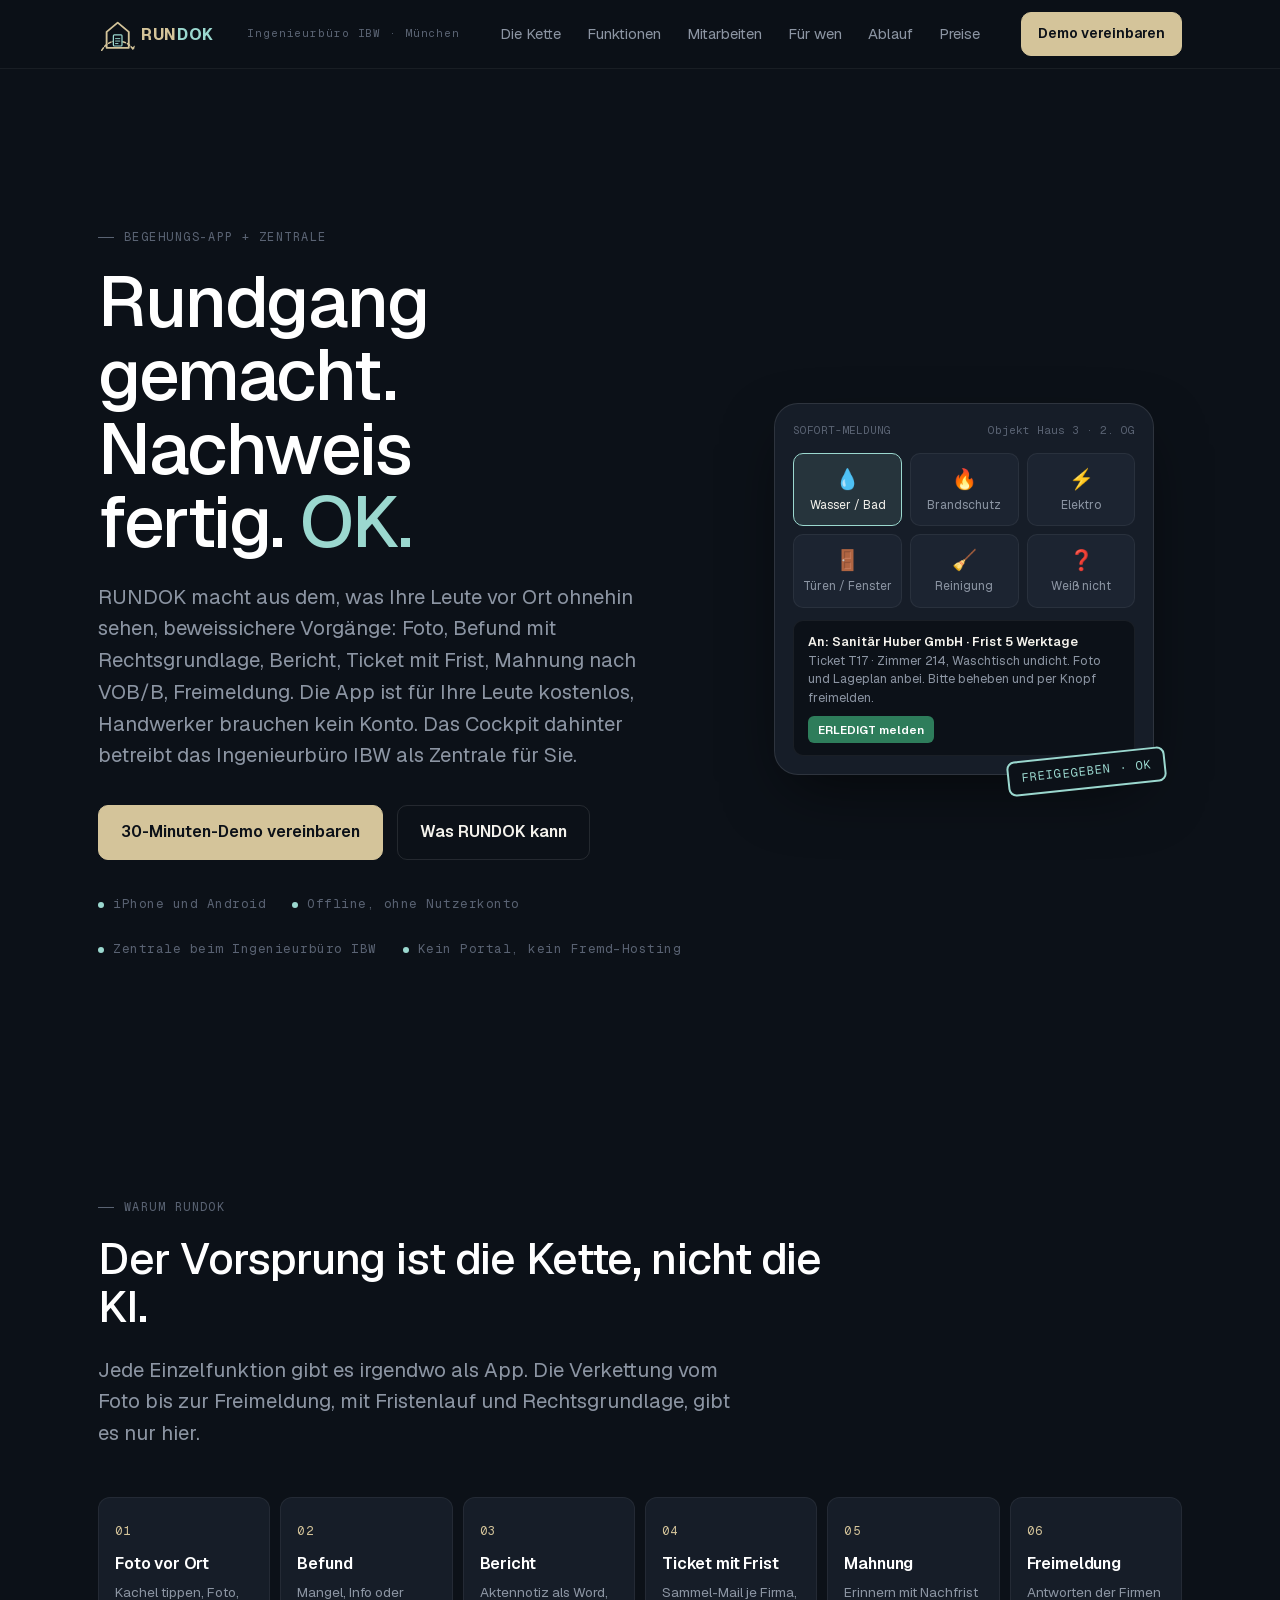
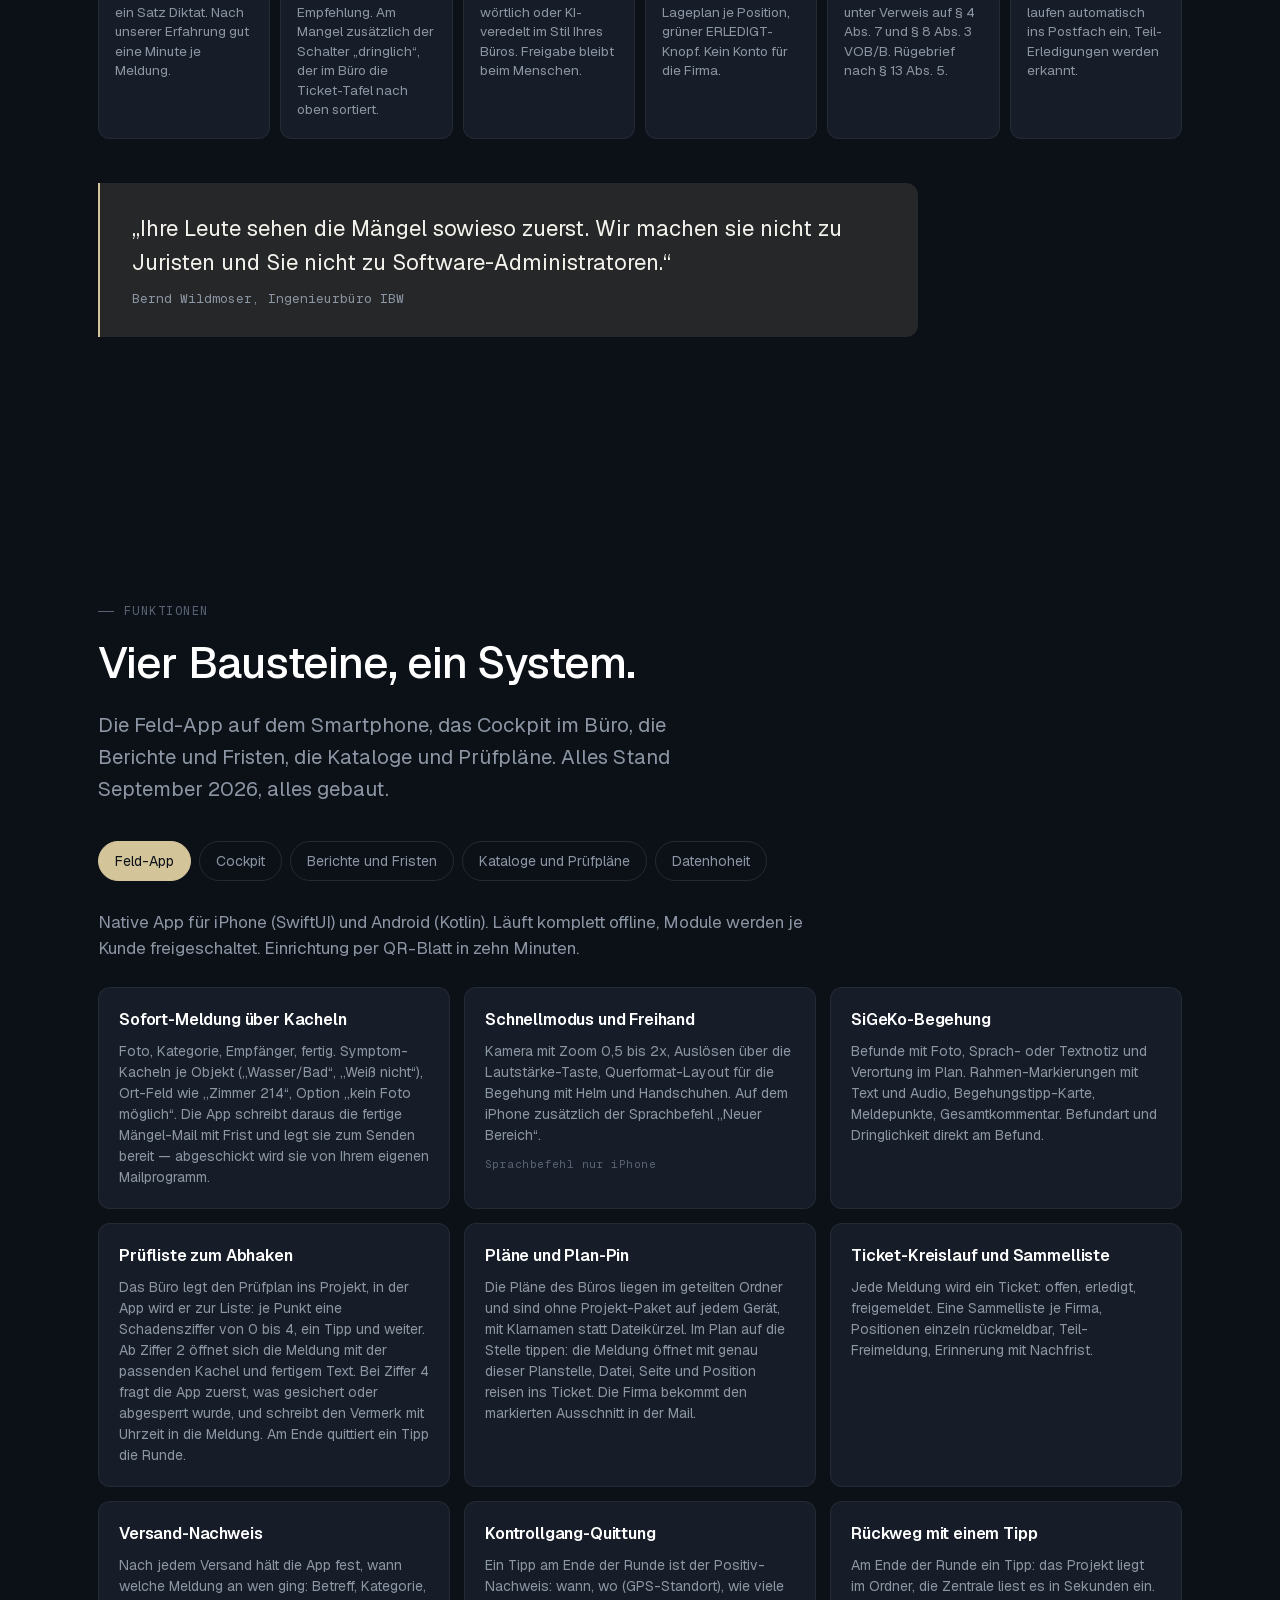
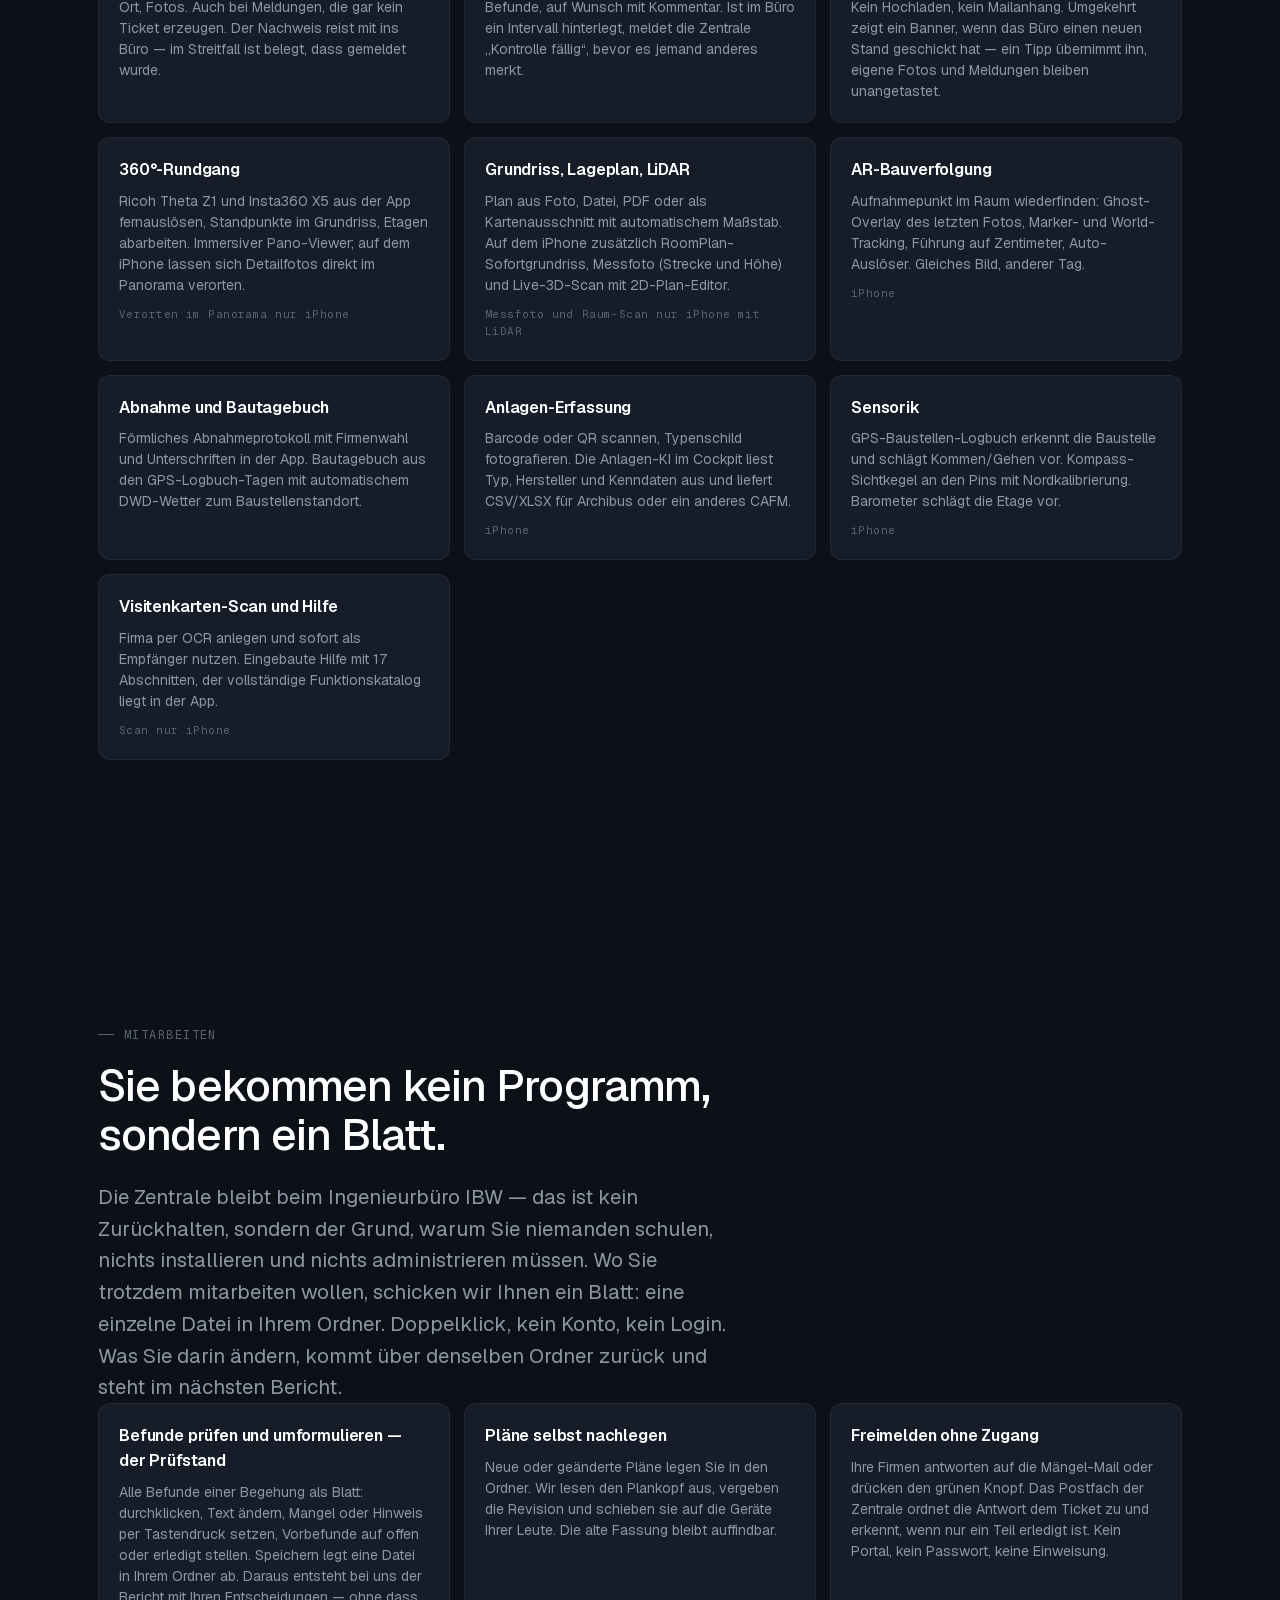
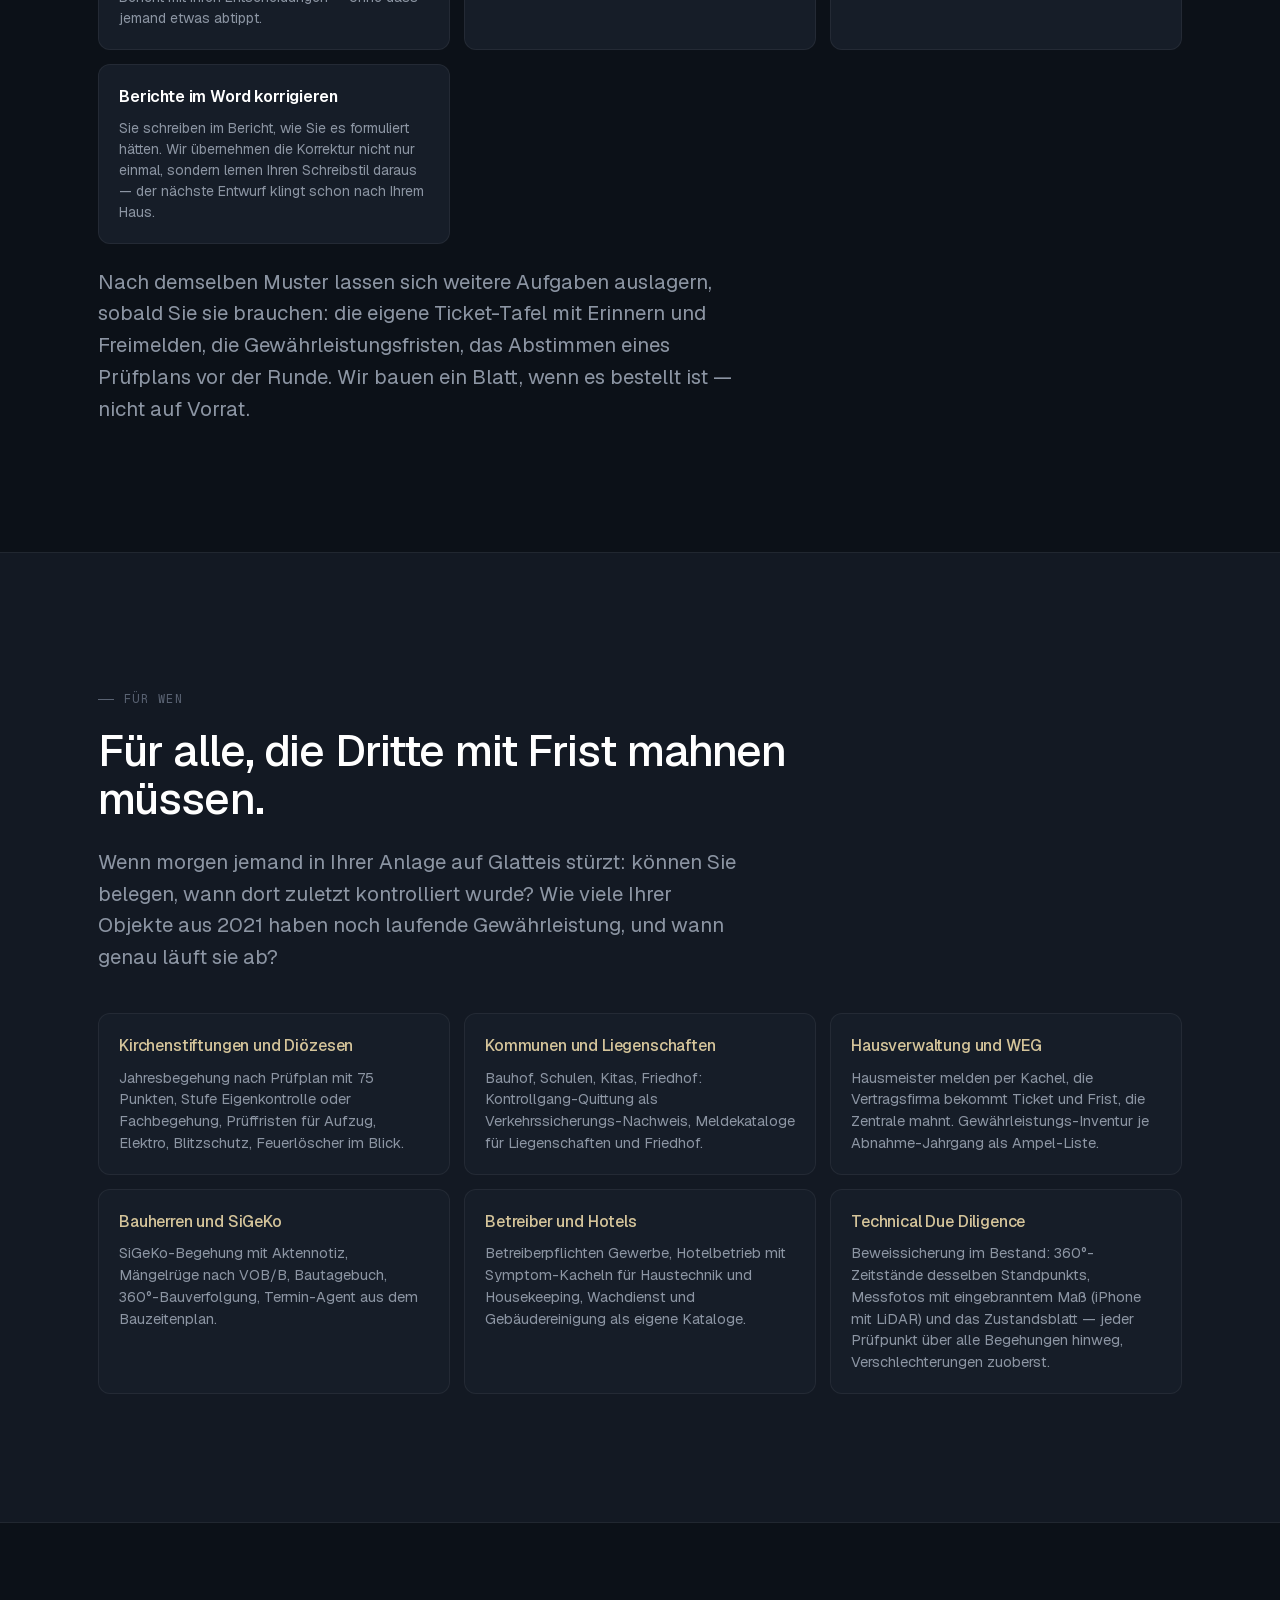
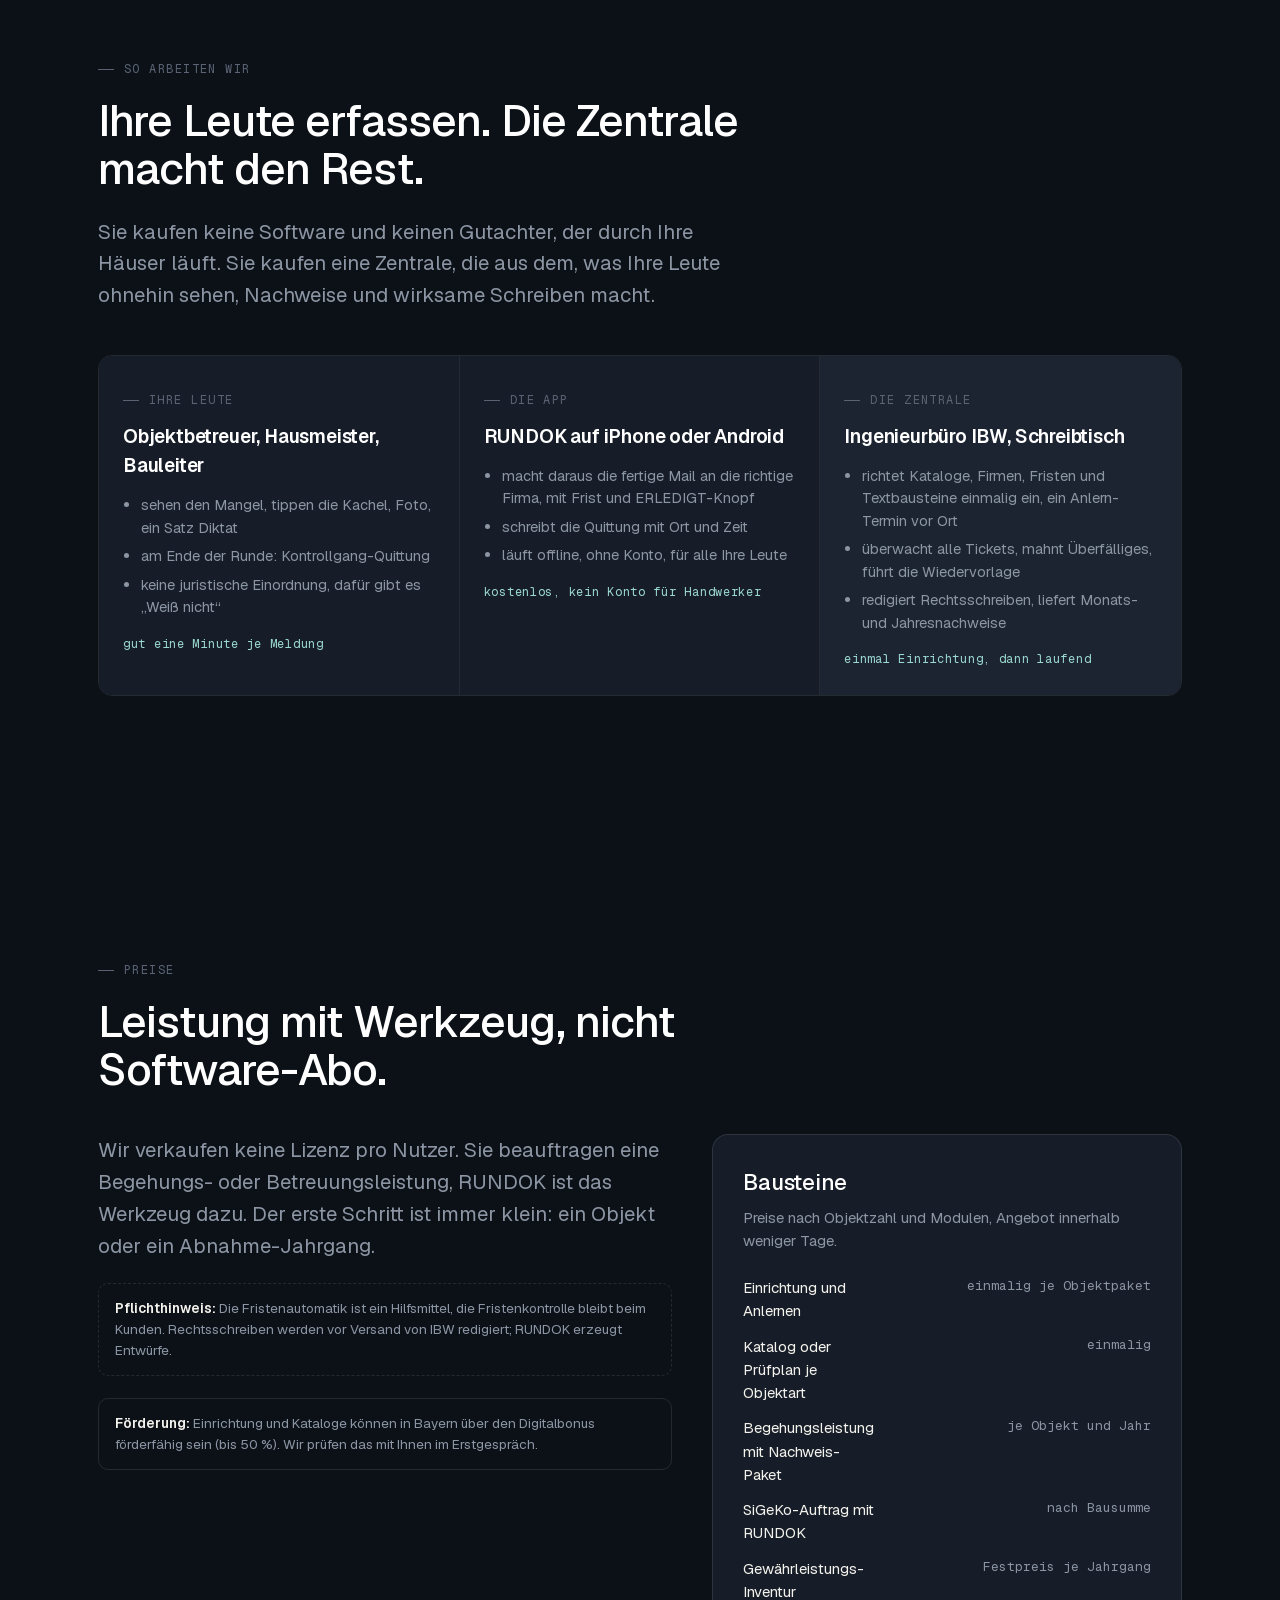
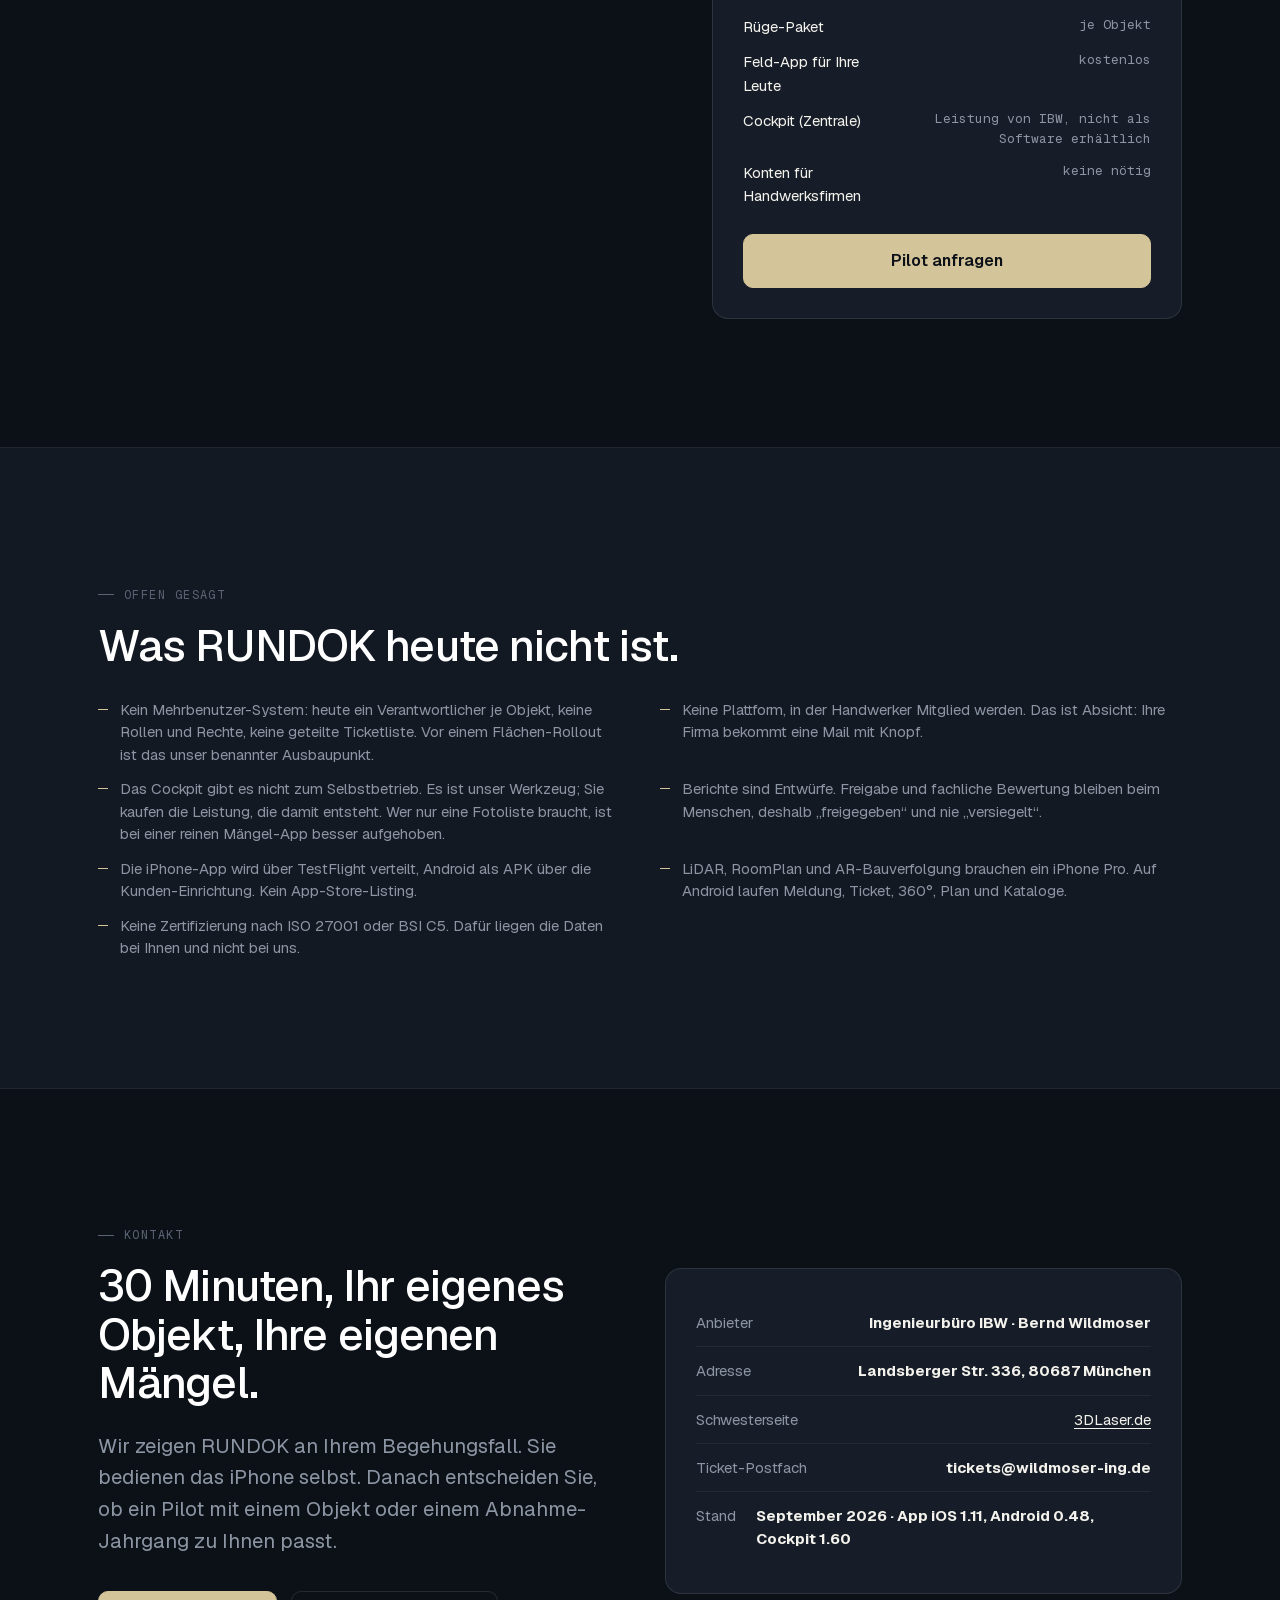
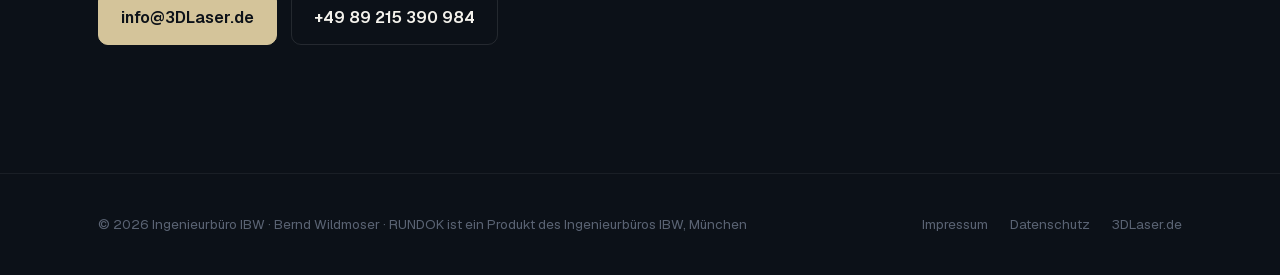
==== commit a527c16e: "Uebergabe an CoWork: Screenshot-Patch, Zahlen-Korrektur, interne Dateien gesperrt Website: - Kontakt" ====
--- a/index.html
+++ b/index.html
@@ -313,7 +313,7 @@
         <div class="num"><b>12</b><span>Branchenkataloge, u. a. Hotel, Wohnungswirtschaft, Kommune, Kirchenstiftung, Friedhof, Wachdienst, Gebäudereinigung, Betreiberpflichten</span></div>
         <div class="num"><b>191</b><span>Meldekacheln mit zuständiger Firma, Frist in Tagen und Textbausteinen, 164 davon mit Rechtsgrundlage</span></div>
         <div class="num"><b>6</b><span>Meldungstypen: Meldung, Mängelrüge, Rückbau, Kollision, Instandsetzung, Beanstandung</span></div>
-        <div class="num"><b>103</b><span>Prüfpunkte in zwei Prüfplan-Vorlagen: Kirchenstiftung Jahresbegehung (8 Bereiche, 64 Punkte) und Gewährleistungs-Schlussbegehung Wohnbau (9 Bereiche, 39 Punkte)</span></div>
+        <div class="num"><b>114</b><span>Prüfpunkte in zwei Prüfplan-Vorlagen: Kirchenstiftung Jahresbegehung (8 Bereiche, 75 Punkte) und Gewährleistungs-Schlussbegehung Wohnbau (9 Bereiche, 39 Punkte)</span></div>
       </div>
       <div class="fgrid" style="margin-top:32px">
         <div class="f"><h3>Prüfplan-Editor</h3><p>Wortlaut, Stufe E (Eigenkontrolle) oder F (Fachbegehung), Kachelzuordnung, Hinweis, Rechtsgrundlage mit Fassung und Link. Filter „nur ohne Rechtsgrundlage“, Ausmustern statt Löschen, Archiv.</p></div>
@@ -466,7 +466,7 @@
   <div class="wrap">
     <div>
       <div class="eyebrow">Kontakt</div>
-      <h2>30 Minuten, Ihr eigenes Objekt, keine Vertriebsmasche.</h2>
+      <h2>30 Minuten, Ihr eigenes Objekt, Ihre eigenen Mängel.</h2>
       <p class="lead">Wir zeigen RUNDOK an Ihrem Begehungsfall. Sie bedienen das iPhone selbst. Danach entscheiden Sie, ob ein Pilot mit einem Objekt oder einem Abnahme-Jahrgang zu Ihnen passt.</p>
       <div class="hero-cta">
         <a class="btn btn-primary" href="mailto:info@3DLaser.de?subject=RUNDOK%20Demo-Termin">info@3DLaser.de</a>
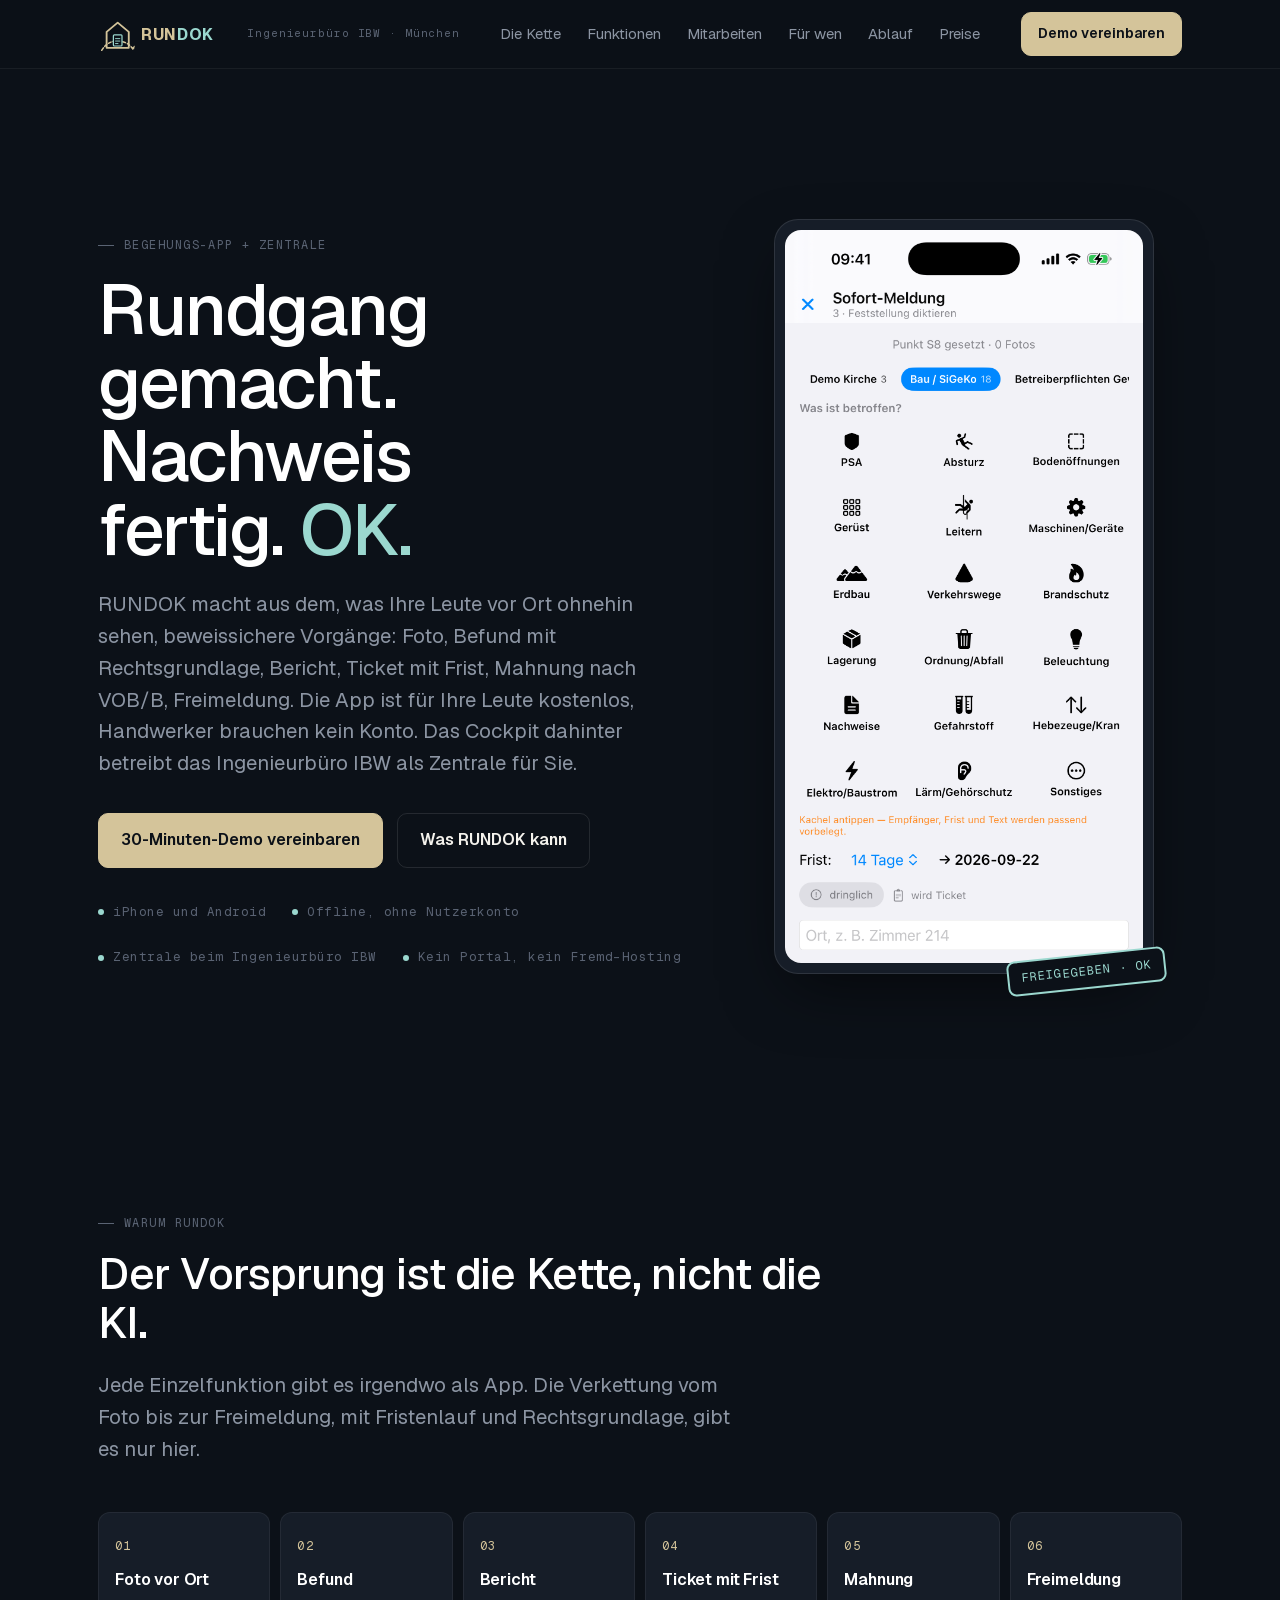
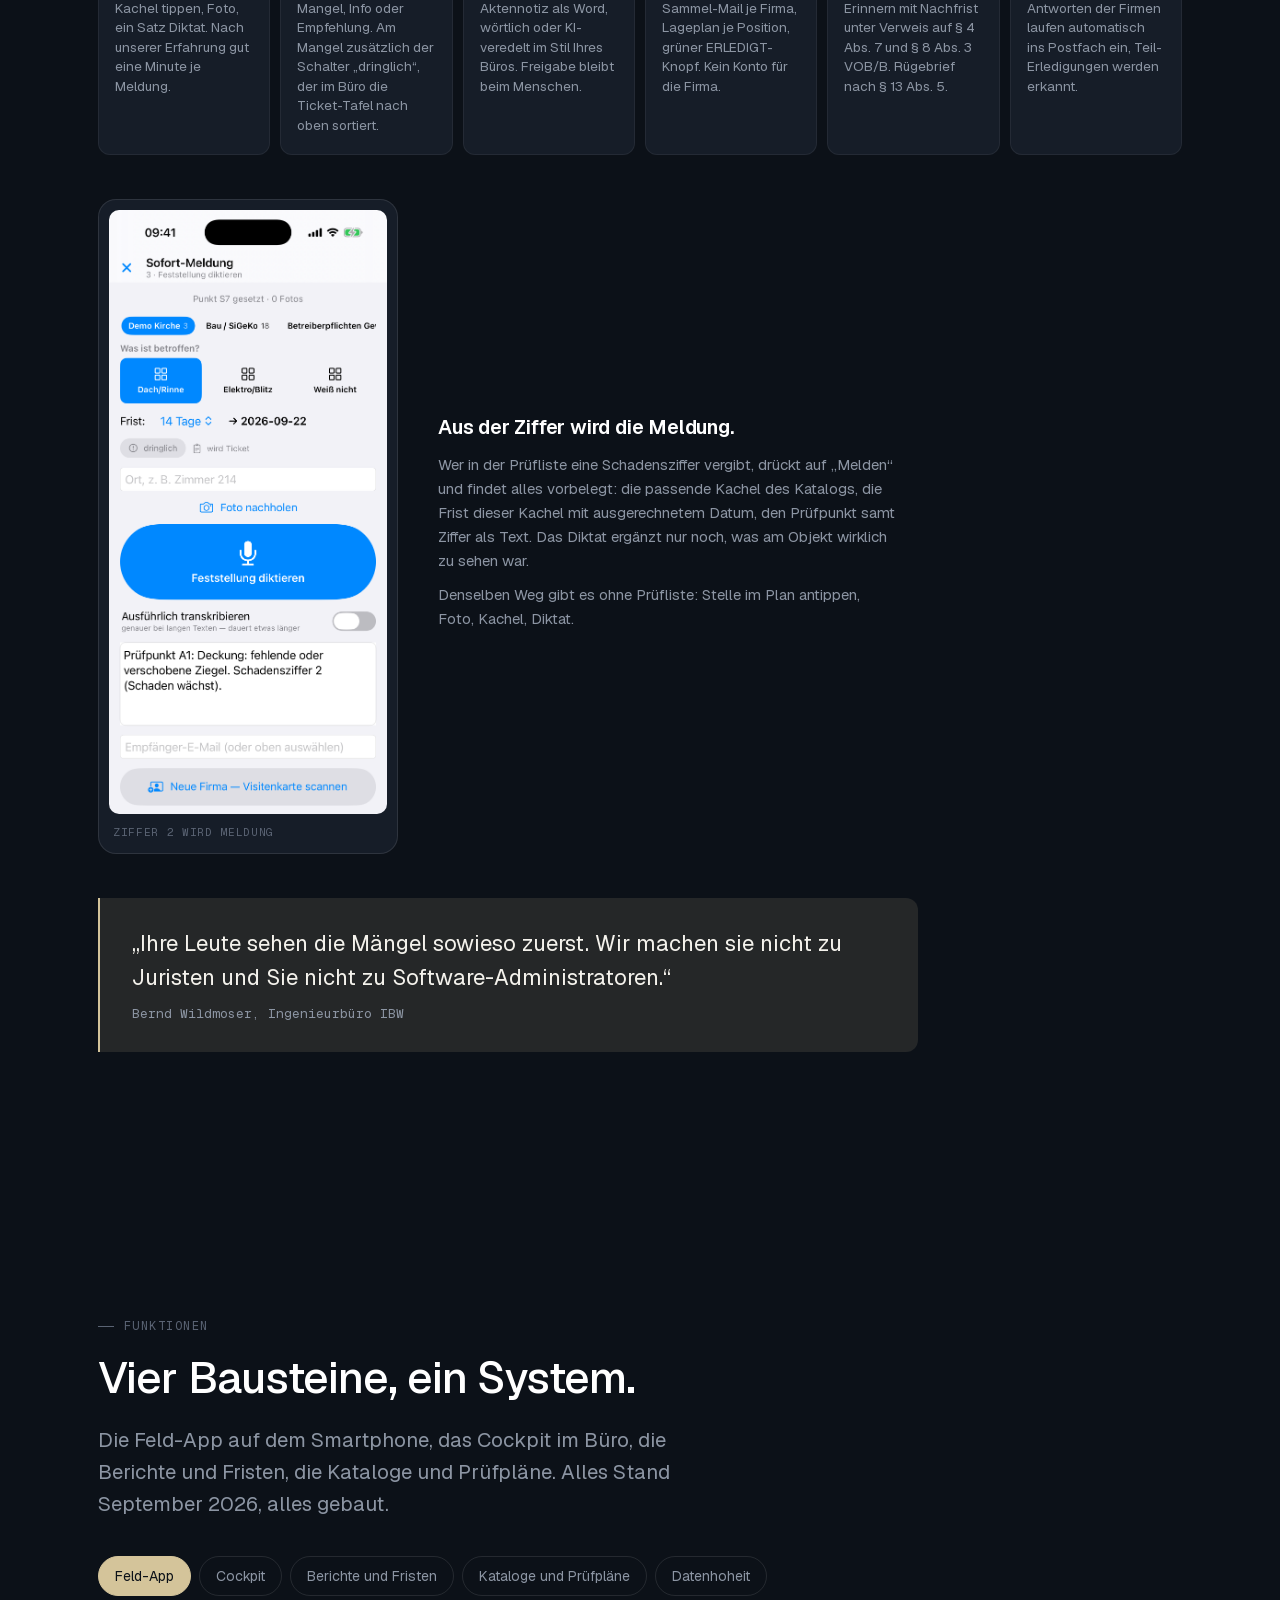
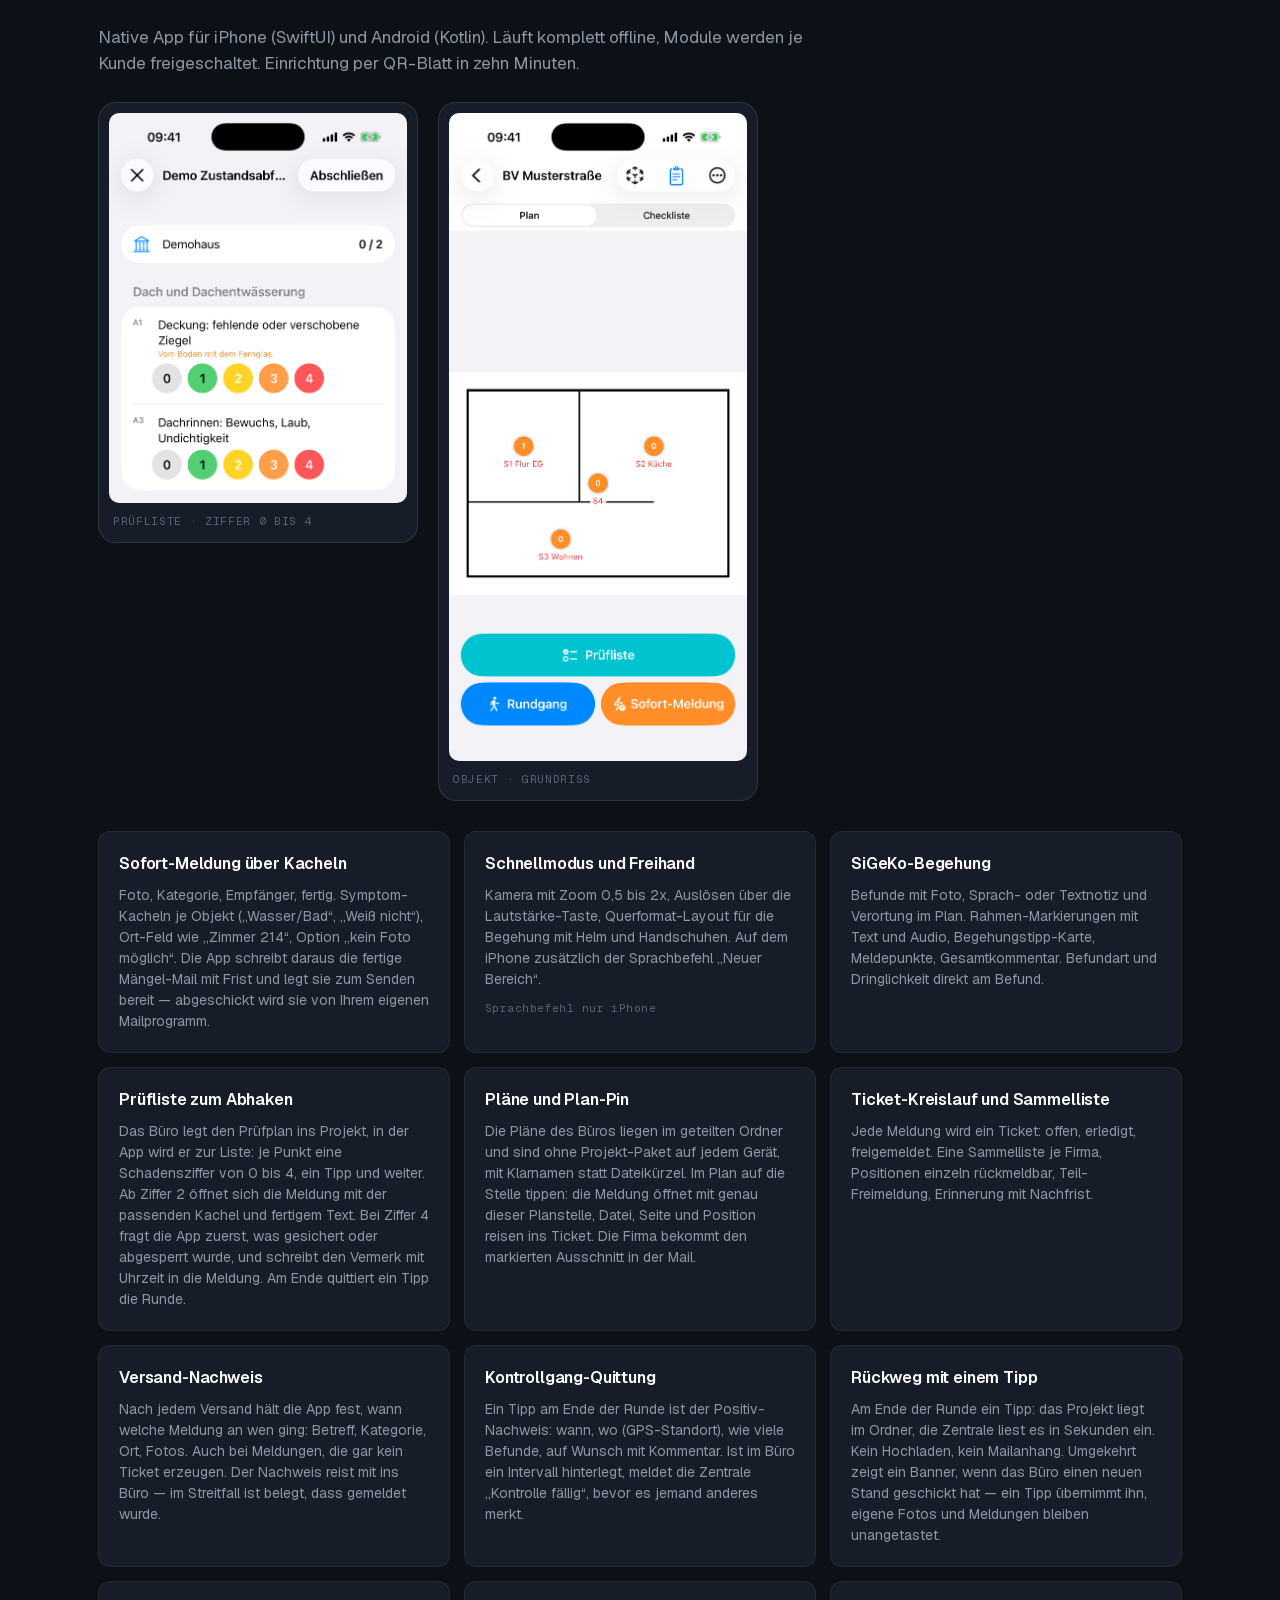
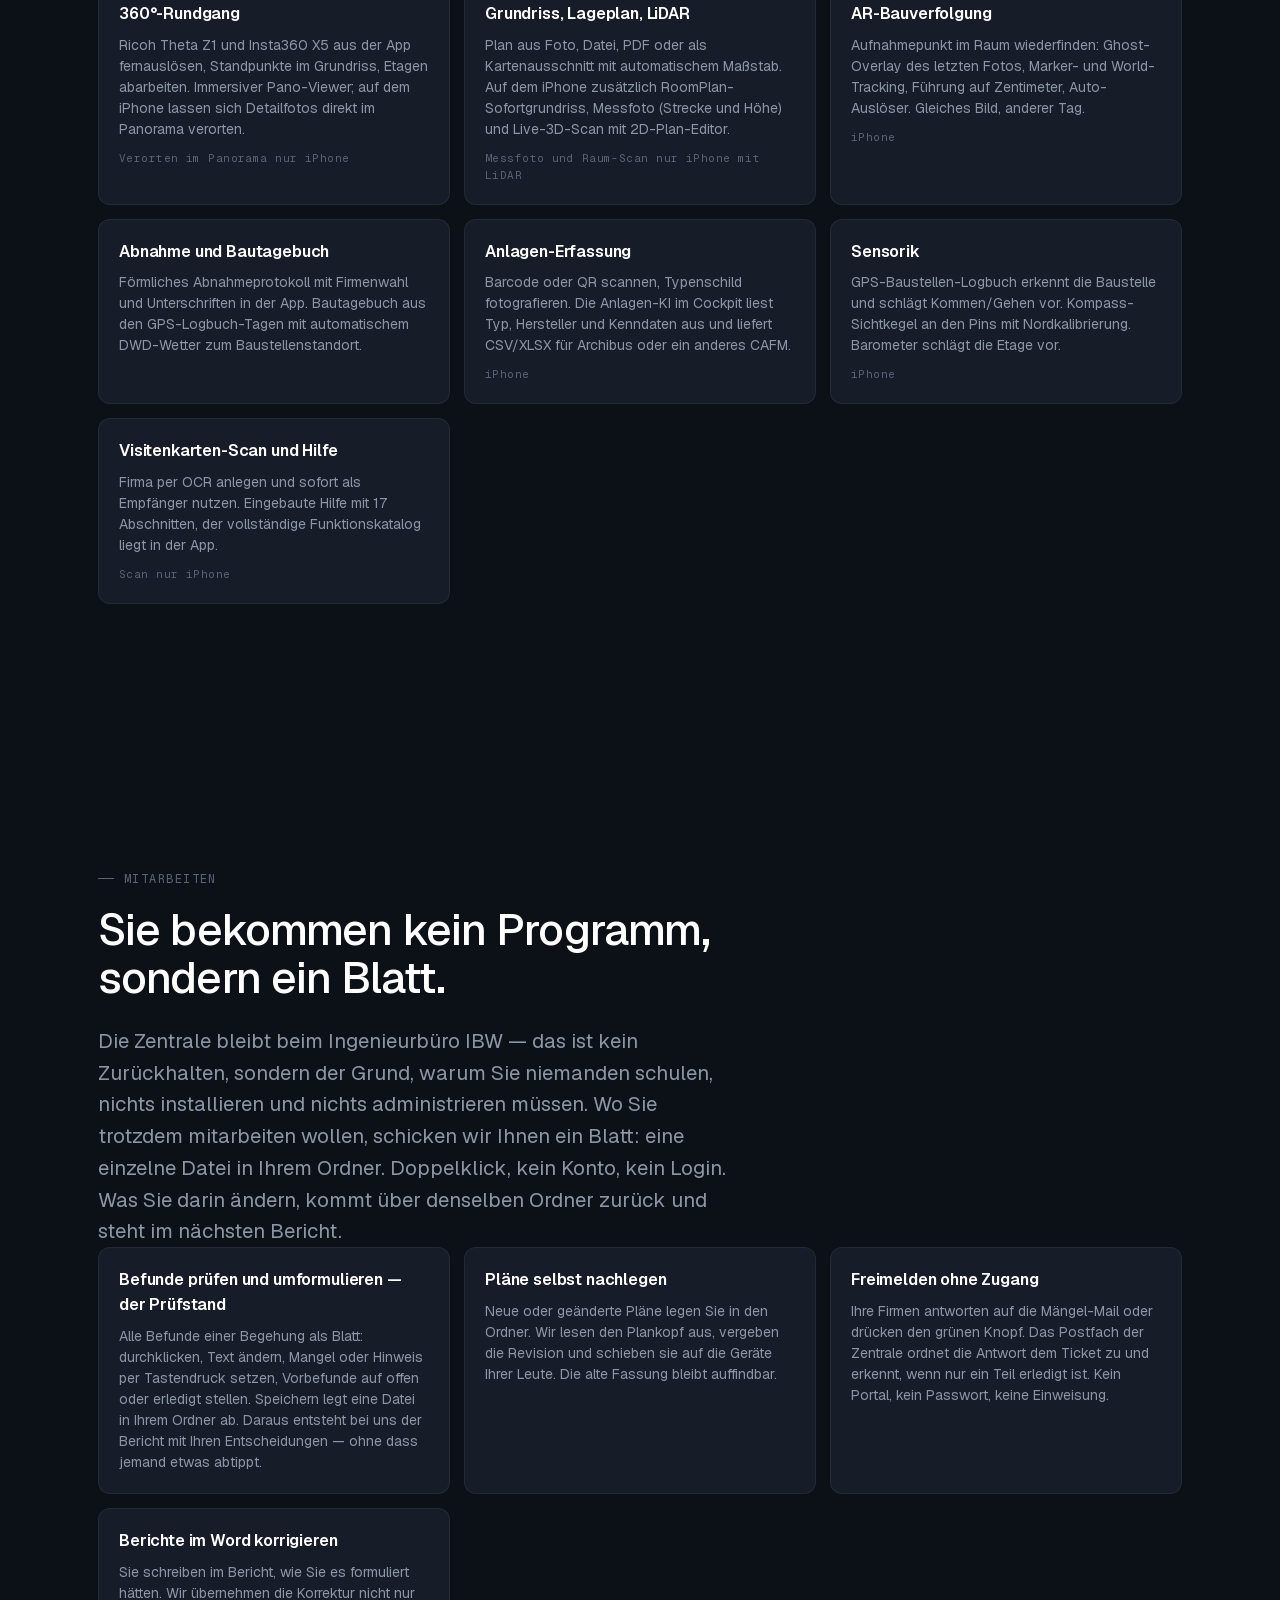
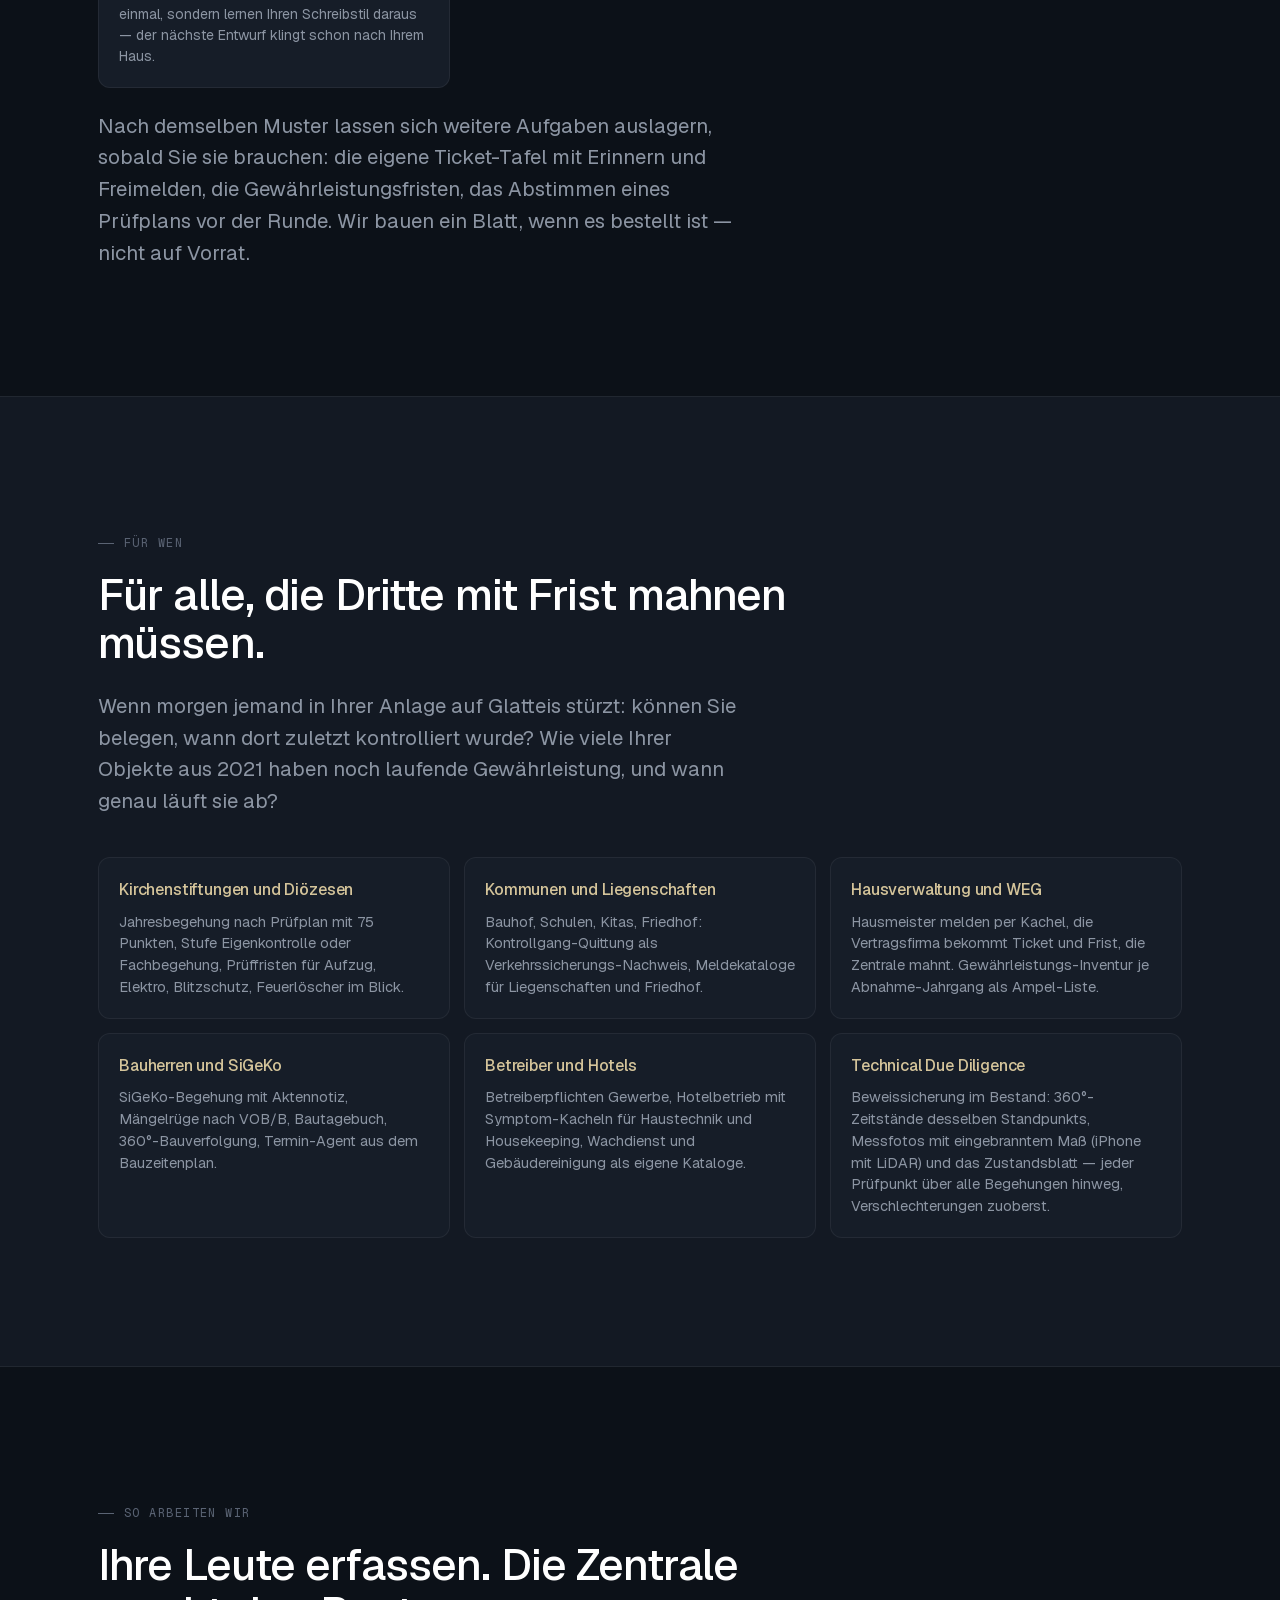
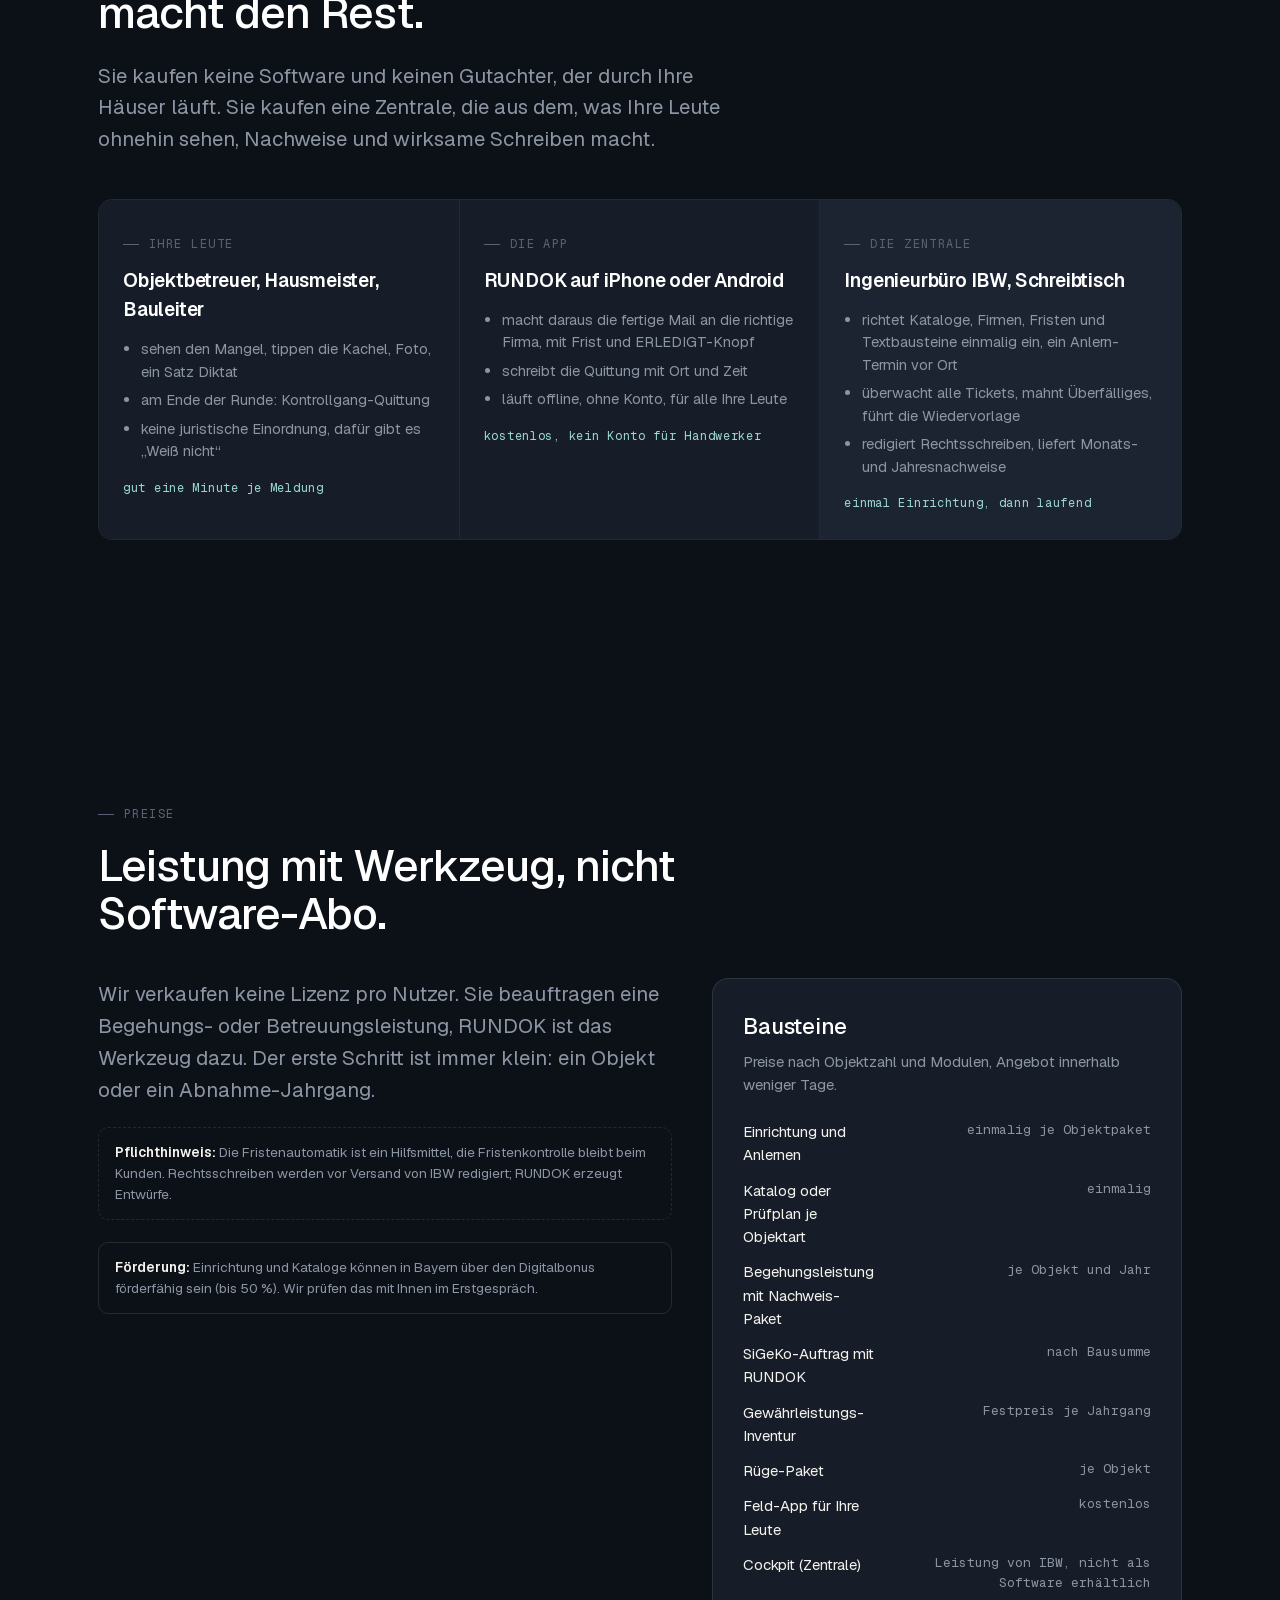
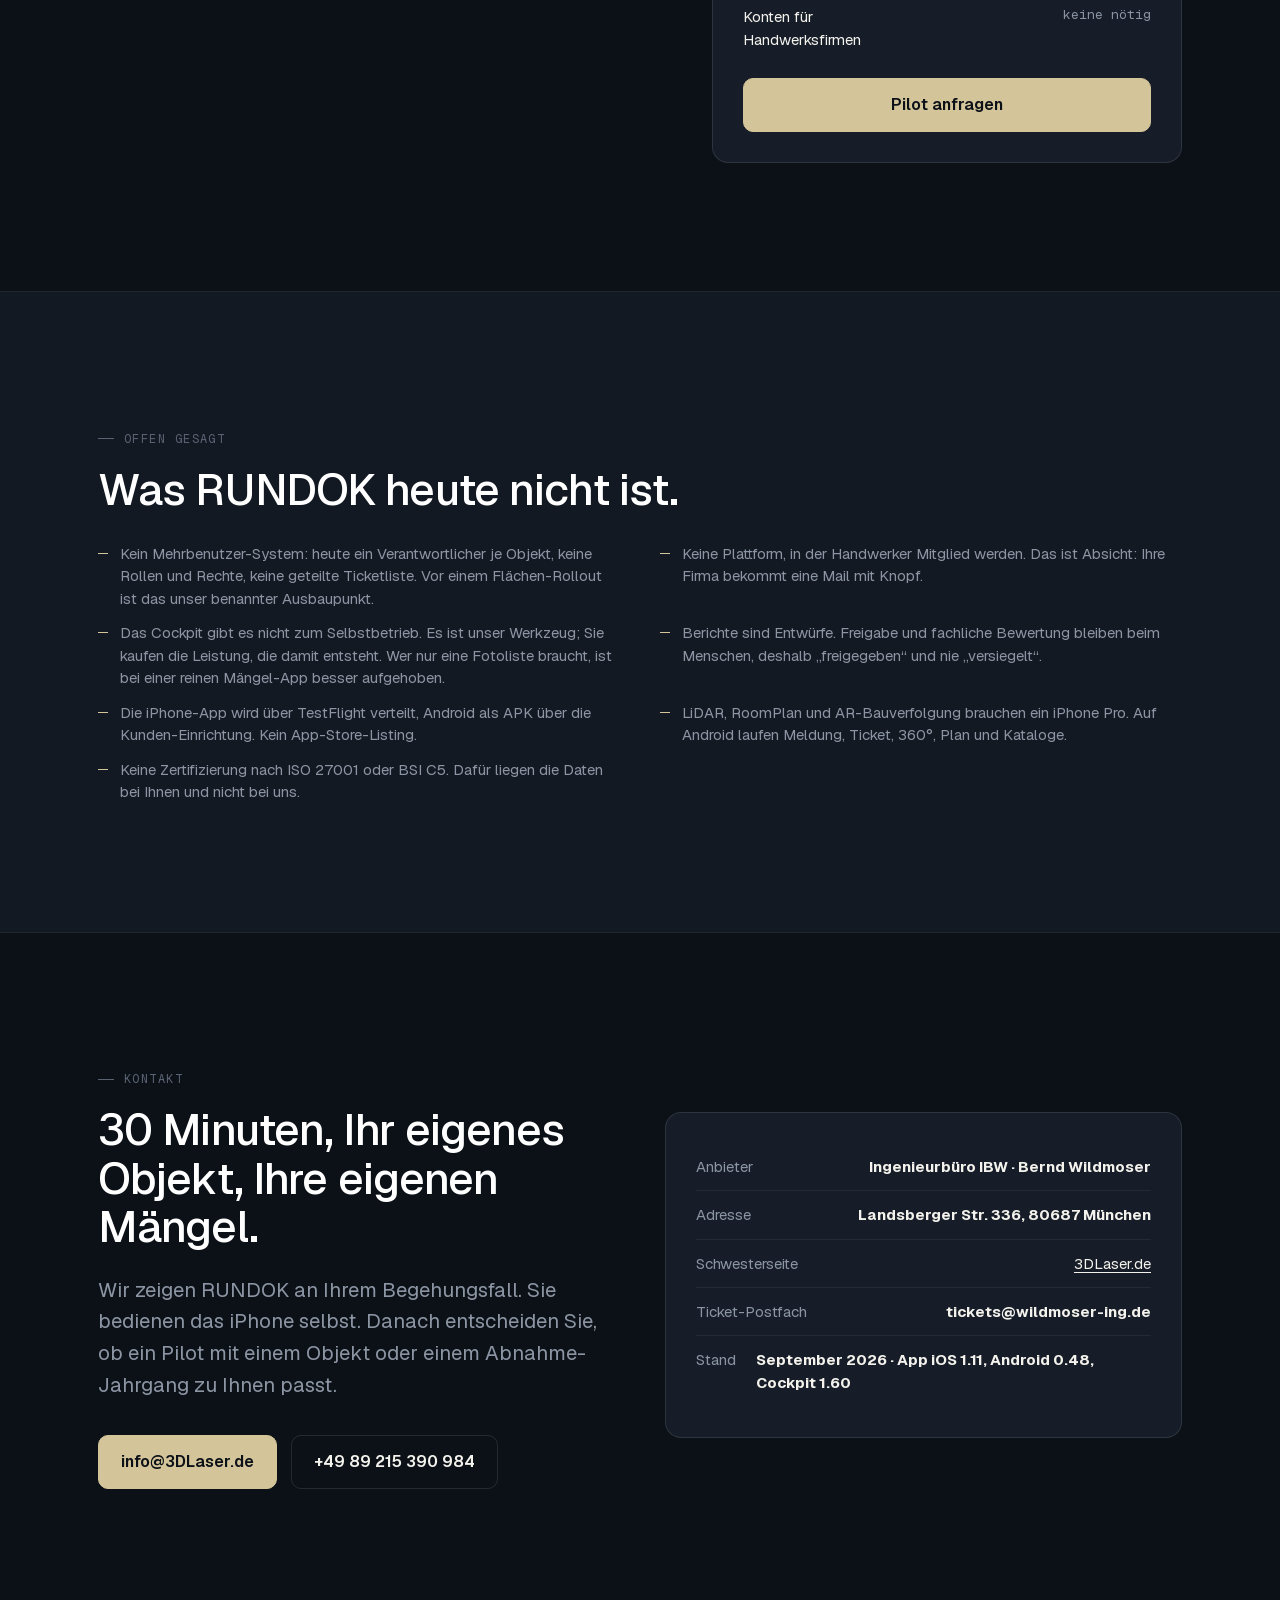
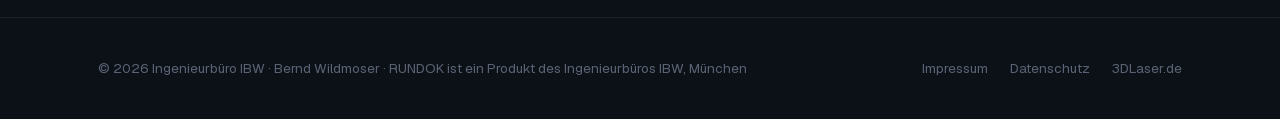
==== commit 723c98e3: "Screenshots eingebaut, HTTPS erzwungen, Seite hochladefertig - screens-einbau.patch angewendet und g" ====
--- a/index.html
+++ b/index.html
@@ -55,6 +55,19 @@
 @media(max-width:820px){.links{display:none}}
 .nav .btn{padding:10px 16px;font-size:14px}
 
+/* screenshots */
+.shot{margin:0;background:var(--surface);border:1px solid var(--border);border-radius:18px;padding:10px;overflow:hidden}
+.shot img{display:block;width:100%;height:auto;border-radius:10px;background:var(--bg)}
+.shot figcaption{font-family:var(--mono);font-size:11px;letter-spacing:.06em;color:var(--faint);padding:10px 4px 2px;text-transform:uppercase}
+.shot--kurz img{aspect-ratio:1206/1575;object-fit:cover;object-position:top}
+.shots{display:grid;grid-template-columns:repeat(2,minmax(0,320px));gap:20px;margin:0 0 30px;align-items:start}
+@media(max-width:720px){.shots{grid-template-columns:minmax(0,320px)}}
+.schau{display:grid;grid-template-columns:300px 1fr;gap:40px;align-items:center;margin-top:44px}
+.schau p{max-width:46ch}
+.schau h3{font-size:20px;margin:0 0 10px}
+.schau p{color:var(--muted);font-size:15px;line-height:1.6;margin:0 0 10px}
+@media(max-width:760px){.schau{grid-template-columns:1fr;gap:24px}.schau .shot{max-width:320px}}
+
 /* hero */
 .hero{padding:clamp(80px,12vw,150px) 0 clamp(60px,8vw,110px);overflow:hidden}
 .hero .wrap{display:grid;grid-template-columns:1.15fr .85fr;gap:60px;align-items:center}
@@ -64,14 +77,8 @@
 .hero-meta span::before{content:"";display:inline-block;width:6px;height:6px;border-radius:50%;background:var(--laser);margin-right:9px;vertical-align:middle}
 .phone{position:relative;margin:0 auto;width:min(100%,380px)}
 .phone .frame{background:var(--surface);border:1px solid var(--border);border-radius:24px;padding:18px;box-shadow:0 24px 64px -16px rgba(0,0,0,.6)}
-.phone .bar{display:flex;justify-content:space-between;font-family:var(--mono);font-size:11px;color:var(--faint);margin-bottom:14px}
-.tile-grid{display:grid;grid-template-columns:repeat(3,1fr);gap:8px}
-.tile{background:var(--surface-2);border:1px solid var(--border-faint);border-radius:10px;padding:12px 8px;text-align:center;font-size:12px;color:var(--muted);line-height:1.3}
-.tile b{display:block;font-size:20px;margin-bottom:6px}
-.tile.hot{border-color:var(--laser);color:var(--text);background:var(--laser-soft)}
-.mail{margin-top:12px;background:var(--bg);border:1px solid var(--border-faint);border-radius:10px;padding:12px 14px;font-size:12.5px;line-height:1.5;color:var(--muted)}
-.mail b{color:var(--text);font-weight:600}
-.mail .done{display:inline-block;margin-top:8px;padding:5px 10px;border-radius:6px;background:#2e7d5b;color:#fff;font-weight:600;font-size:11.5px}
+.phone .frame--shot{padding:10px}
+.phone .frame--shot img{display:block;width:100%;height:auto;border-radius:16px;aspect-ratio:1206/2470;object-fit:cover;object-position:top;background:var(--bg)}
 .phone .stamp{position:absolute;right:-12px;bottom:-14px;background:var(--bg);border:2px solid var(--laser);color:var(--laser);border-radius:8px;padding:6px 12px;font-family:var(--mono);font-size:12px;letter-spacing:.1em;transform:rotate(-6deg)}
 
 /* chain */
@@ -195,22 +202,10 @@
         <span>Kein Portal, kein Fremd-Hosting</span>
       </div>
     </div>
-    <div class="phone" aria-hidden="true">
-      <div class="frame">
-        <div class="bar"><span>SOFORT-MELDUNG</span><span>Objekt Haus 3 · 2. OG</span></div>
-        <div class="tile-grid">
-          <div class="tile hot"><b>💧</b>Wasser / Bad</div>
-          <div class="tile"><b>🔥</b>Brandschutz</div>
-          <div class="tile"><b>⚡</b>Elektro</div>
-          <div class="tile"><b>🚪</b>Türen / Fenster</div>
-          <div class="tile"><b>🧹</b>Reinigung</div>
-          <div class="tile"><b>❓</b>Weiß nicht</div>
-        </div>
-        <div class="mail">
-          <b>An: Sanitär Huber GmbH · Frist 5 Werktage</b><br>
-          Ticket T17 · Zimmer 214, Waschtisch undicht. Foto und Lageplan anbei. Bitte beheben und per Knopf freimelden.<br>
-          <span class="done">ERLEDIGT melden</span>
-        </div>
+    <div class="phone">
+      <div class="frame frame--shot">
+        <img src="screens/01-kacheln.png" width="1206" height="2622" fetchpriority="high"
+             alt="Sofort-Meldung in der App: 18 Symptom-Kacheln des Bau- und SiGeKo-Katalogs, darunter die Frist 14 Tage mit errechnetem Fälligkeitsdatum und die Schalter „dringlich“ und „wird Ticket“.">
       </div>
       <div class="stamp">FREIGEGEBEN · OK</div>
     </div>
@@ -230,6 +225,19 @@
       <div class="step"><h3>Mahnung</h3><p>Erinnern mit Nachfrist unter Verweis auf § 4 Abs. 7 und § 8 Abs. 3 VOB/B. Rügebrief nach § 13 Abs. 5.</p></div>
       <div class="step"><h3>Freimeldung</h3><p>Antworten der Firmen laufen automatisch ins Postfach ein, Teil-Erledigungen werden erkannt.</p></div>
     </div>
+    <div class="schau">
+      <figure class="shot">
+        <img src="screens/03-meldung.png" width="1206" height="2622" loading="lazy"
+             alt="Meldung aus der Prüfliste: die Kachel „Dach/Rinne“ ist vorgewählt, die Frist steht auf 14 Tagen mit Fälligkeitsdatum, im Textfeld steht bereits „Prüfpunkt A1: Deckung: fehlende oder verschobene Ziegel. Schadensziffer 2“.">
+        <figcaption>Ziffer 2 wird Meldung</figcaption>
+      </figure>
+      <div>
+        <h3>Aus der Ziffer wird die Meldung.</h3>
+        <p>Wer in der Prüfliste eine Schadensziffer vergibt, drückt auf „Melden“ und findet alles vorbelegt: die passende Kachel des Katalogs, die Frist dieser Kachel mit ausgerechnetem Datum, den Prüfpunkt samt Ziffer als Text. Das Diktat ergänzt nur noch, was am Objekt wirklich zu sehen war.</p>
+        <p>Denselben Weg gibt es ohne Prüfliste: Stelle im Plan antippen, Foto, Kachel, Diktat.</p>
+      </div>
+    </div>
+
     <div class="quote">„Ihre Leute sehen die Mängel sowieso zuerst. Wir machen sie nicht zu Juristen und Sie nicht zu Software-Administratoren.“<small>Bernd Wildmoser, Ingenieurbüro IBW</small></div>
   </div>
 </section>
@@ -250,6 +258,18 @@
 
     <div class="panel active" id="tab-app">
       <p class="intro">Native App für iPhone (SwiftUI) und Android (Kotlin). Läuft komplett offline, Module werden je Kunde freigeschaltet. Einrichtung per QR-Blatt in zehn Minuten.</p>
+      <div class="shots">
+        <figure class="shot shot--kurz">
+          <img src="screens/02-pruefliste.png" width="1206" height="2622" loading="lazy"
+               alt="Prüfliste am Objekt: Prüfpunkt A1 „Deckung: fehlende oder verschobene Ziegel“ mit dem Hinweis „Vom Boden mit dem Fernglas“, darunter die Schadensziffern 0 bis 4 in Ampelfarben.">
+          <figcaption>Prüfliste · Ziffer 0 bis 4</figcaption>
+        </figure>
+        <figure class="shot">
+          <img src="screens/05-projekt.png" width="1206" height="2622" loading="lazy"
+               alt="Projektansicht: Grundriss mit gesetzten Standpunkten S1 bis S4, darunter die Knöpfe Prüfliste, Rundgang und Sofort-Meldung.">
+          <figcaption>Objekt · Grundriss</figcaption>
+        </figure>
+      </div>
       <div class="fgrid">
         <div class="f"><h3>Sofort-Meldung über Kacheln</h3><p>Foto, Kategorie, Empfänger, fertig. Symptom-Kacheln je Objekt („Wasser/Bad“, „Weiß nicht“), Ort-Feld wie „Zimmer 214“, Option „kein Foto möglich“. Die App schreibt daraus die fertige Mängel-Mail mit Frist und legt sie zum Senden bereit — abgeschickt wird sie von Ihrem eigenen Mailprogramm.</p></div>
         <div class="f"><h3>Schnellmodus und Freihand</h3><p>Kamera mit Zoom 0,5 bis 2x, Auslösen über die Lautstärke-Taste, Querformat-Layout für die Begehung mit Helm und Handschuhen. Auf dem iPhone zusätzlich der Sprachbefehl „Neuer Bereich“.</p><div class="note">Sprachbefehl nur iPhone</div></div>
